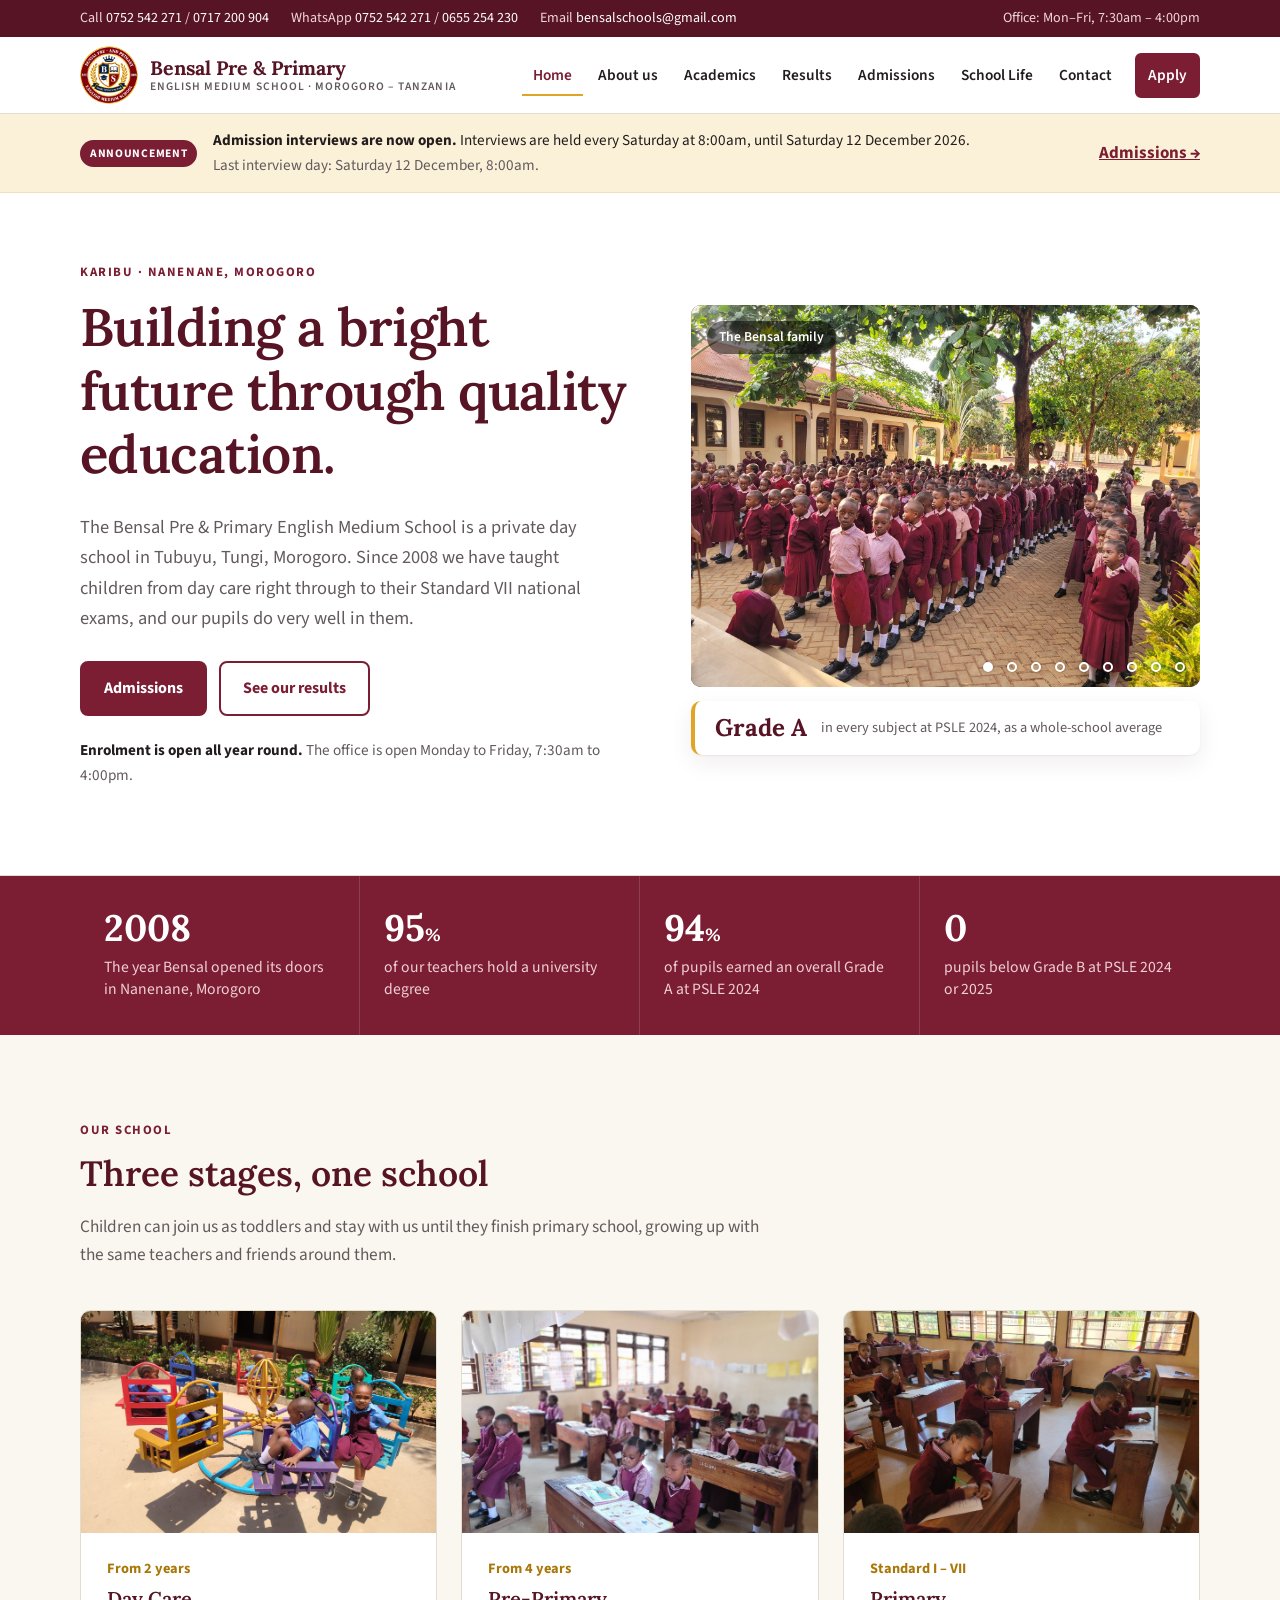
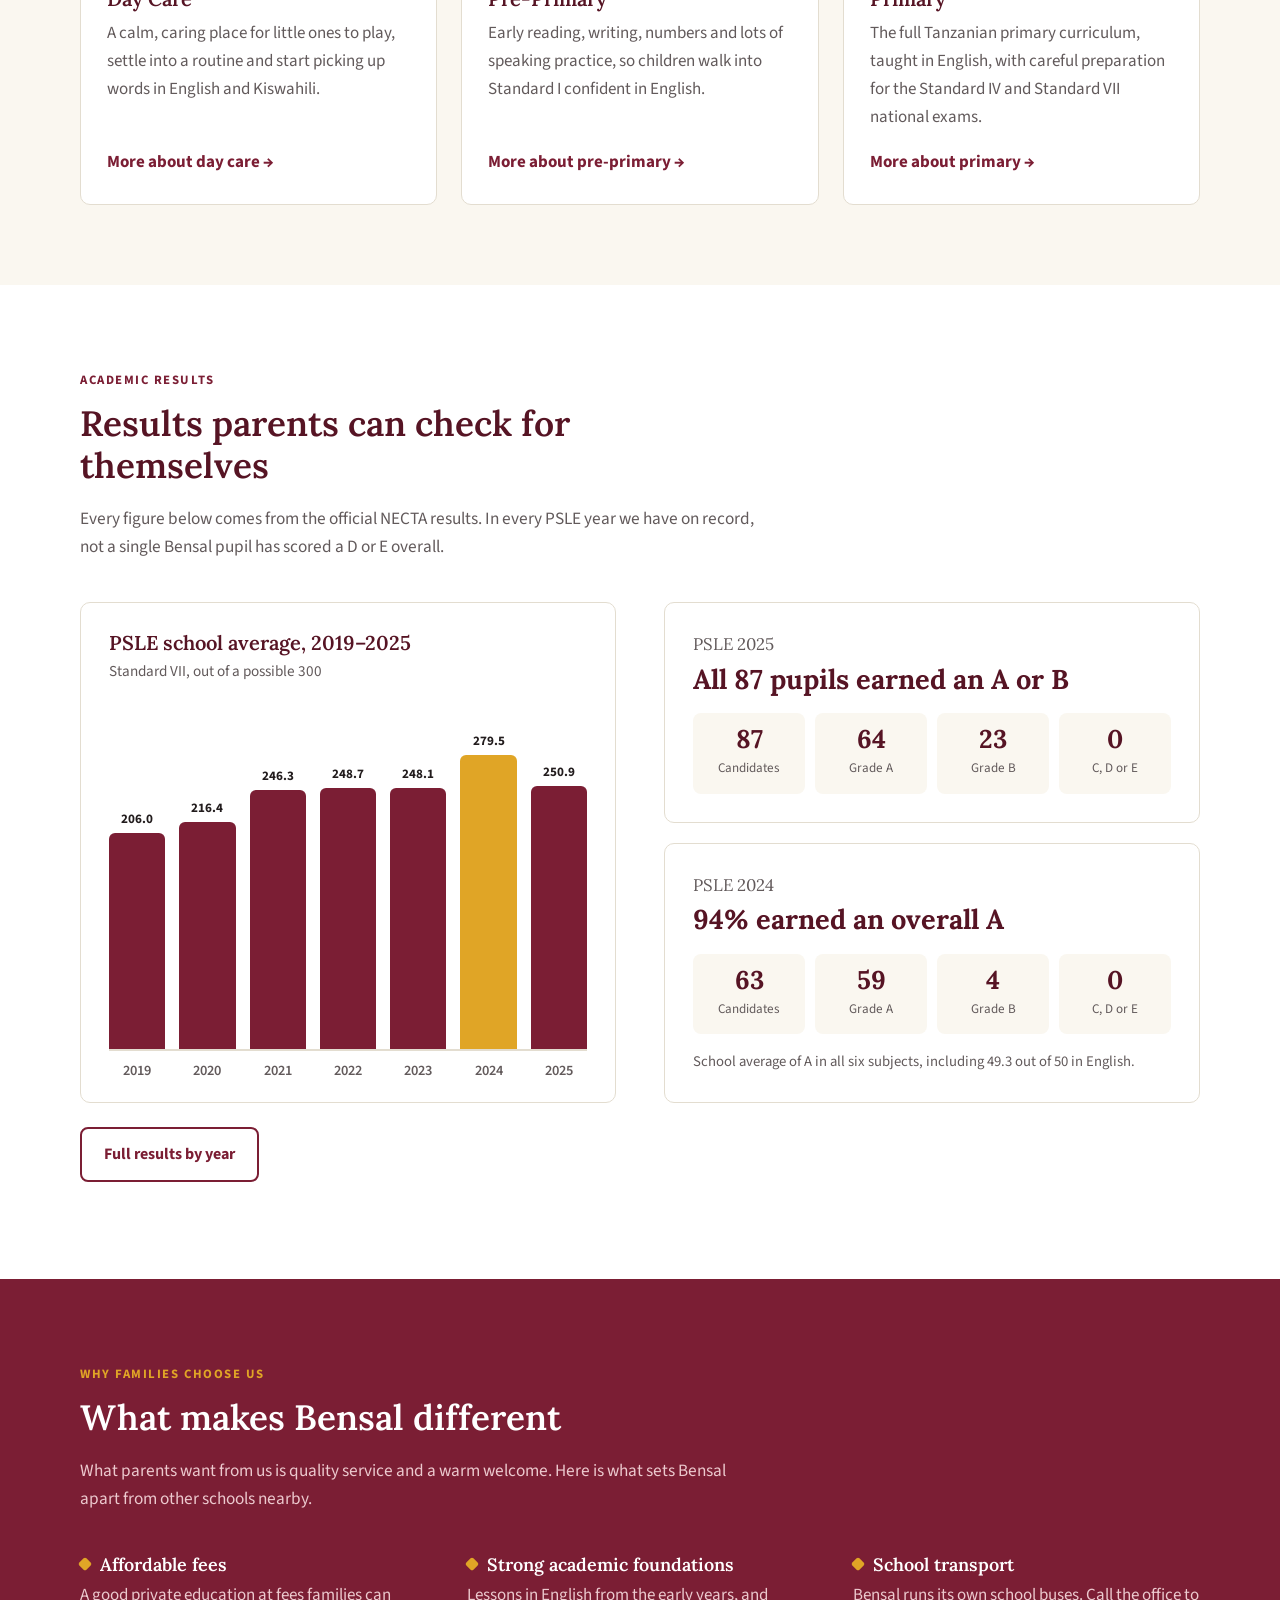
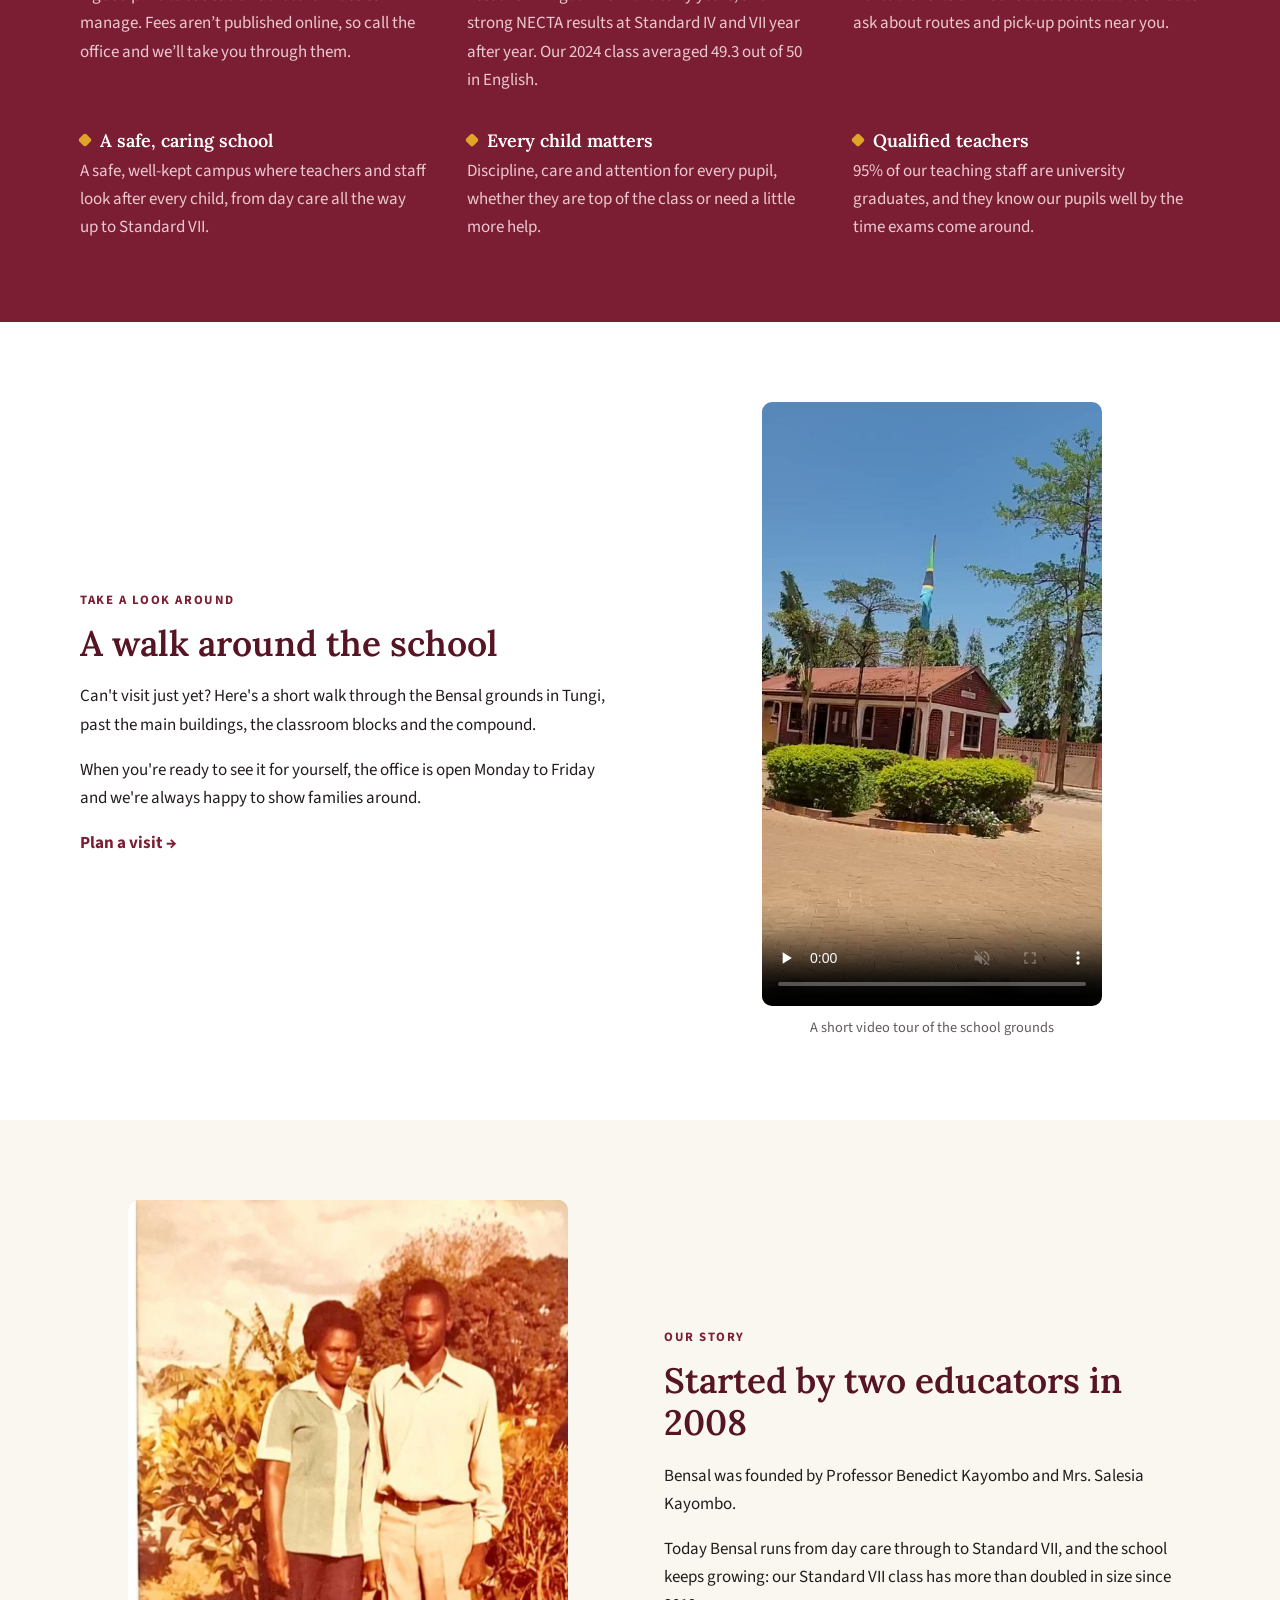
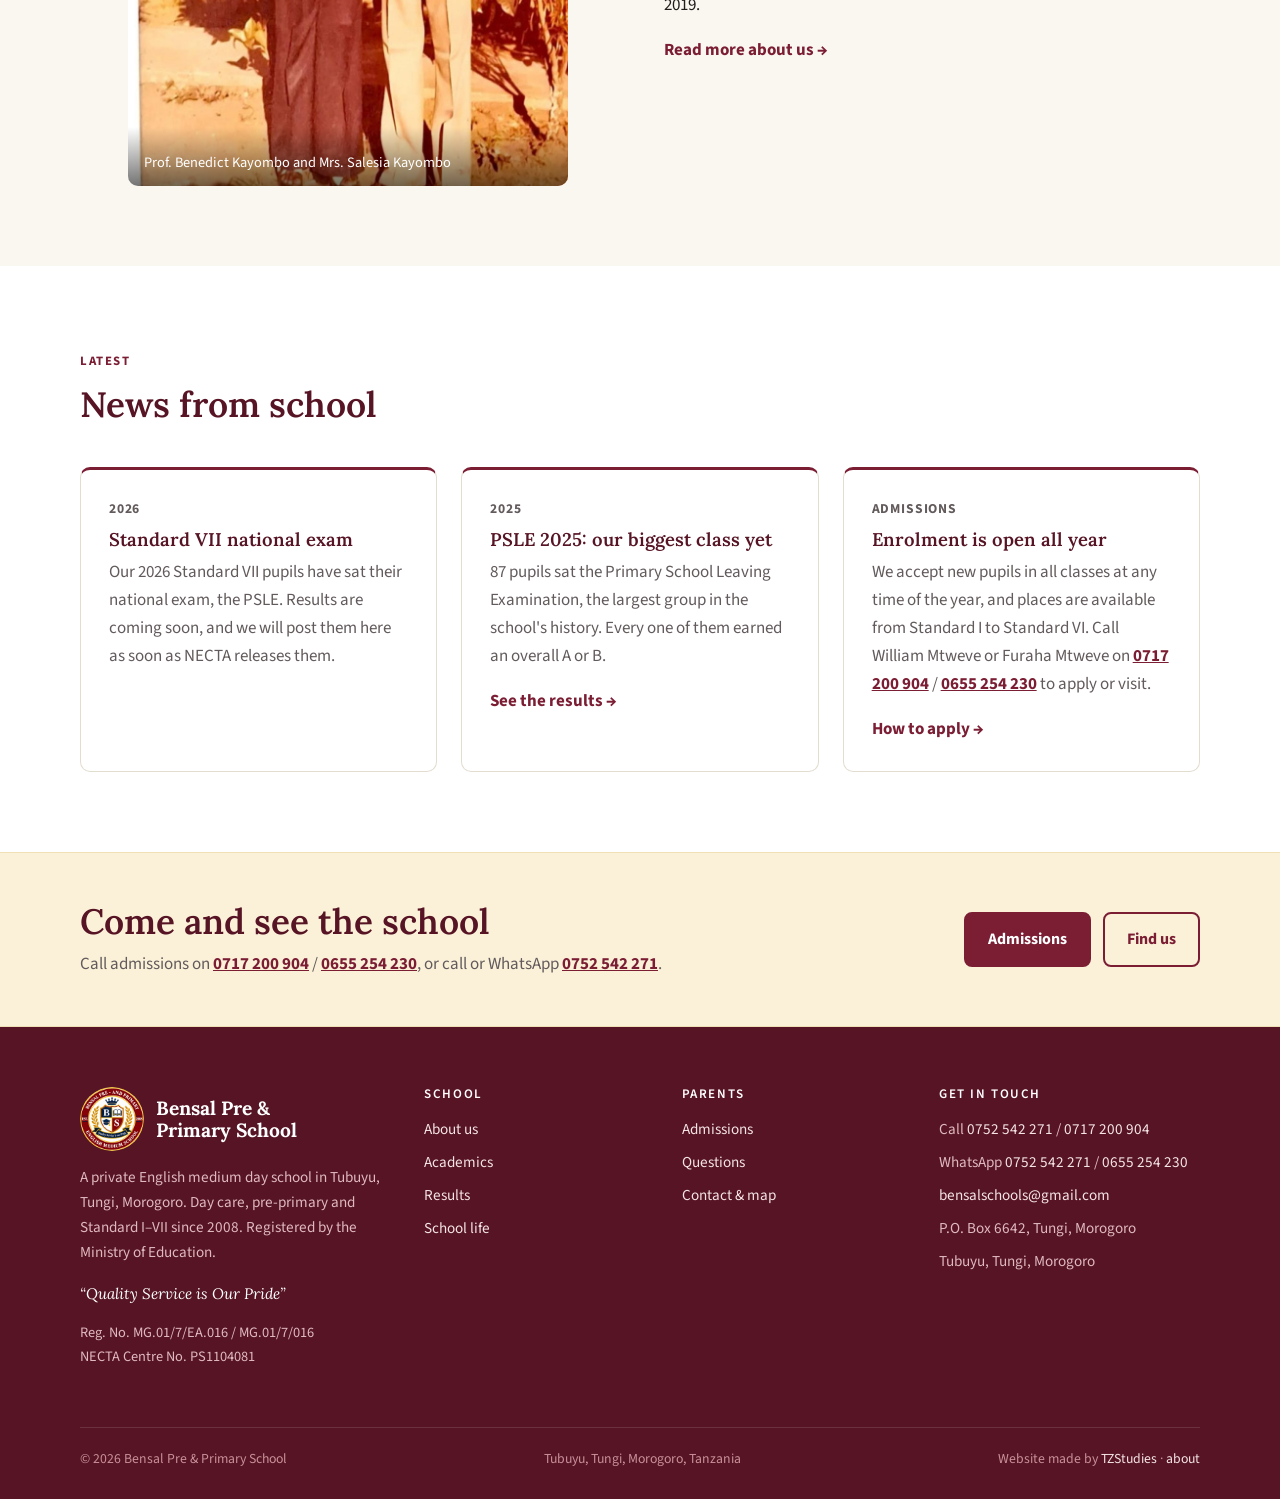
==== index.html @ 7d3d6ee6 "Announce Saturday admission interviews until 12 December 2026 Co-Authored-By: Claude Opus 5.5 <norep" ====
<!doctype html>
<html lang="en">
<head>
  <meta charset="utf-8">
  <meta name="viewport" content="width=device-width, initial-scale=1">
  <title>Bensal Pre &amp; Primary School | English Medium School in Tungi, Morogoro</title>
  <meta name="description" content="Bensal Pre & Primary School is a private English medium day school in Tungi, Morogoro, Tanzania. Day care from age 2, pre-primary and Standard I to VII. Founded 2008.">
  <link rel="icon" href="favicon.ico" sizes="any">
  <link rel="icon" href="images/favicon-32.png" type="image/png" sizes="32x32">
  <link rel="icon" href="images/favicon-192.png" type="image/png" sizes="192x192">
  <link rel="apple-touch-icon" href="images/apple-touch-icon.png">
  <meta name="theme-color" content="#7b1e34">
  <link rel="preconnect" href="https://fonts.googleapis.com">
  <link rel="preconnect" href="https://fonts.gstatic.com" crossorigin>
  <link href="https://fonts.googleapis.com/css2?family=Lora:wght@500;600;700&family=Source+Sans+3:wght@400;600;700&display=swap" rel="stylesheet">
  <link rel="stylesheet" href="css/style.css?v=20261102a">
</head>
<body>
<a class="skip-link" href="#main">Skip to content</a>

<div class="topbar">
  <div class="container">
    <div class="topbar-items">
      <span class="hide-sm">Call <a href="tel:+255752542271">0752 542 271</a> / <a href="tel:+255717200904">0717 200 904</a></span>
      <span class="topbar-phones"><span class="label">Call</span><a href="tel:+255752542271">0752 542 271</a><a href="tel:+255717200904">0717 200 904</a><a href="tel:+255655254230">0655 254 230</a></span>
      <span class="hide-sm">WhatsApp <a href="https://wa.me/255752542271">0752 542 271</a> / <a href="https://wa.me/255655254230">0655 254 230</a></span>
      <span class="hide-md">Email <a href="mailto:bensalschools@gmail.com">bensalschools@gmail.com</a></span>
    </div>
    <span class="hide-sm">Office: Mon&ndash;Fri, 7:30am &ndash; 4:00pm</span>
  </div>
</div>

<header class="site-header">
  <div class="container">
    <a class="brand" href="index.html">
      <img src="images/logo-small.png" alt="Bensal Pre and Primary English Medium School logo" width="180" height="180">
      <span class="brand-name">Bensal Pre &amp; Primary<span class="brand-sub">English Medium School &middot; Morogoro &ndash; Tanzania</span></span>
    </a>
    <button class="nav-toggle" aria-expanded="false" aria-controls="nav"><span class="nav-toggle-bars"></span><span class="nav-toggle-text">Menu</span></button>
    <nav class="main-nav" id="nav" aria-label="Main">
      <ul>
        <li><a href="index.html" aria-current="page">Home</a></li>
        <li><a href="about.html">About us</a></li>
        <li><a href="academics.html">Academics</a></li>
        <li><a href="results.html">Results</a></li>
        <li><a href="admissions.html">Admissions</a></li>
        <li><a href="school-life.html">School Life</a></li>
        <li><a href="contact.html">Contact</a></li>
        <li><a class="btn btn-sm" href="admissions.html#apply">Apply</a></li>
      </ul>
    </nav>
  </div>
</header>

<main id="main">

  <aside class="notice" data-until="2026-12-12" aria-label="Announcement">
    <div class="container notice-inner">
      <span class="notice-tag">Announcement</span>
      <p><strong>Admission interviews are now open.</strong> Interviews are held every Saturday at 8:00am, until Saturday 12 December 2026.<span class="notice-next"></span></p>
      <a class="notice-link" href="admissions.html">Admissions &rarr;</a>
    </div>
  </aside>

  <!-- Hero -->
  <section class="hero">
    <div class="container grid-2">
      <div>
        <span class="eyebrow">Karibu &middot; Nanenane, Morogoro</span>
        <h1>Building a bright future through quality education.</h1>
        <p class="lead">The Bensal Pre &amp; Primary English Medium School is a private day school in Tubuyu, Tungi, Morogoro. Since 2008 we have taught children from day care right through to their Standard VII national exams, and our pupils do very well in them.</p>
        <div class="btn-row">
          <a class="btn" href="admissions.html">Admissions</a>
          <a class="btn btn-outline" href="results.html">See our results</a>
        </div>
        <p class="hero-note"><strong>Enrolment is open all year round.</strong> The office is open Monday to Friday, 7:30am to 4:00pm.</p>
      </div>
      <div class="hero-media">
        <div class="slideshow" data-interval="5000" aria-label="Photos of Bensal school">
          <figure class="slide is-active"><img src="images/photos/assembly.jpg" alt="Bensal pupils in burgundy uniform lined up together in the school compound"><figcaption>The Bensal family</figcaption></figure>
          <figure class="slide"><img src="images/photos/school-building.jpg" alt="The main two-storey Bensal school building and its paved compound" loading="lazy"><figcaption>Our school in Tubuyu, Tungi</figcaption></figure>
          <figure class="slide"><img src="images/photos/exam-time.jpg" alt="Pupils writing at their desks during a test" loading="lazy"><figcaption>Exam time</figcaption></figure>
          <figure class="slide"><img src="images/photos/library-choosing.jpg" alt="A young pupil reaching up to choose a book from the school bookshelves" loading="lazy"><figcaption>Choosing a book</figcaption></figure>
          <figure class="slide"><img src="images/photos/assembly-2.jpg" alt="Rows of pupils lined up in the shaded school compound" loading="lazy"><figcaption>Lined up and ready</figcaption></figure>
          <figure class="slide"><img src="images/photos/class-young.jpg" alt="Young pupils reading at their desks" loading="lazy"><figcaption>Reading time</figcaption></figure>
          <figure class="slide"><img src="images/photos/pupils-lineup.jpg" alt="A row of Bensal pupils in uniform standing in front of the two-storey classroom block" loading="lazy"><figcaption>Our pupils</figcaption></figure>
          <figure class="slide"><img src="images/photos/play-ball.jpg" alt="Pupils playing together in the shade at break time" loading="lazy"><figcaption>Break time</figcaption></figure>
          <figure class="slide"><img src="images/photos/campus-flag.jpg" alt="The Bensal administration block with the Tanzanian flag" loading="lazy"><figcaption>Our school in Tungi</figcaption></figure>
        </div>
        <div class="hero-badge">
          <div class="big">Grade A</div>
          <span>in every subject at PSLE 2024, as a whole-school average</span>
        </div>
      </div>
    </div>
  </section>

  <!-- Key numbers -->
  <section class="stats" aria-label="Bensal at a glance">
    <div class="container grid-4">
      <div class="stat"><div class="num">2008</div><div class="label">The year Bensal opened its doors in Nanenane, Morogoro</div></div>
      <div class="stat"><div class="num">95<small>%</small></div><div class="label">of our teachers hold a university degree</div></div>
      <div class="stat"><div class="num">94<small>%</small></div><div class="label">of pupils earned an overall Grade A at PSLE 2024</div></div>
      <div class="stat"><div class="num">0</div><div class="label">pupils below Grade B at PSLE 2024 or 2025</div></div>
    </div>
  </section>

  <!-- Stages -->
  <section class="section">
    <div class="container">
      <div class="section-head">
        <span class="eyebrow">Our school</span>
        <h2>Three stages, one school</h2>
        <p>Children can join us as toddlers and stay with us until they finish primary school, growing up with the same teachers and friends around them.</p>
      </div>
      <div class="grid-3">
        <article class="card stage reveal">
          <figure class="photo" data-label="Day care photo"><img src="images/photos/daycare.jpg" alt="Day care children in uniform riding the merry-go-round" loading="lazy"></figure>
          <div class="stage-body">
            <div class="stage-age">From 2 years</div>
            <h3>Day Care</h3>
            <p>A calm, caring place for little ones to play, settle into a routine and start picking up words in English and Kiswahili.</p>
            <a class="card-link" href="academics.html#day-care">More about day care &rarr;</a>
          </div>
        </article>
        <article class="card stage reveal">
          <figure class="photo"><img src="images/photos/class-young.jpg" alt="Young pupils reading at their desks" loading="lazy"></figure>
          <div class="stage-body">
            <div class="stage-age">From 4 years</div>
            <h3>Pre-Primary</h3>
            <p>Early reading, writing, numbers and lots of speaking practice, so children walk into Standard I confident in English.</p>
            <a class="card-link" href="academics.html#pre-primary">More about pre-primary &rarr;</a>
          </div>
        </article>
        <article class="card stage reveal">
          <figure class="photo"><img src="images/photos/exam-time.jpg" alt="Primary pupils writing at their desks" loading="lazy"></figure>
          <div class="stage-body">
            <div class="stage-age">Standard I &ndash; VII</div>
            <h3>Primary</h3>
            <p>The full Tanzanian primary curriculum, taught in English, with careful preparation for the Standard IV and Standard VII national exams.</p>
            <a class="card-link" href="academics.html#primary">More about primary &rarr;</a>
          </div>
        </article>
      </div>
    </div>
  </section>

  <!-- Results -->
  <section class="section section-white">
    <div class="container">
      <div class="section-head">
        <span class="eyebrow">Academic results</span>
        <h2>Results parents can check for themselves</h2>
        <p>Every figure below comes from the official NECTA results. In every PSLE year we have on record, not a single Bensal pupil has scored a D or E overall.</p>
      </div>

      <div class="grid-2" style="align-items: stretch;">
        <div class="chart">
          <h3>PSLE school average, 2019&ndash;2025</h3>
          <p class="sub">Standard VII, out of a possible 300</p>
          <div class="bars">
            <div class="bar"><div class="bar-fill" data-h="68.7"><span class="bar-val">206.0</span></div></div>
            <div class="bar"><div class="bar-fill" data-h="72.1"><span class="bar-val">216.4</span></div></div>
            <div class="bar"><div class="bar-fill" data-h="82.1"><span class="bar-val">246.3</span></div></div>
            <div class="bar"><div class="bar-fill" data-h="82.9"><span class="bar-val">248.7</span></div></div>
            <div class="bar"><div class="bar-fill" data-h="82.7"><span class="bar-val">248.1</span></div></div>
            <div class="bar best"><div class="bar-fill" data-h="93.2"><span class="bar-val">279.5</span></div></div>
            <div class="bar"><div class="bar-fill" data-h="83.6"><span class="bar-val">250.9</span></div></div>
          </div>
          <div class="bar-labels"><span>2019</span><span>2020</span><span>2021</span><span>2022</span><span>2023</span><span>2024</span><span>2025</span></div>
        </div>

        <div style="display: grid; gap: 20px;">
          <div class="result-card">
            <div class="year">PSLE 2025</div>
            <div class="headline">All 87 pupils earned an A or B</div>
            <div class="result-row">
              <div><b>87</b><span>Candidates</span></div>
              <div><b>64</b><span>Grade A</span></div>
              <div><b>23</b><span>Grade B</span></div>
              <div><b>0</b><span>C, D or E</span></div>
            </div>
          </div>
          <div class="result-card">
            <div class="year">PSLE 2024</div>
            <div class="headline">94% earned an overall A</div>
            <div class="result-row">
              <div><b>63</b><span>Candidates</span></div>
              <div><b>59</b><span>Grade A</span></div>
              <div><b>4</b><span>Grade B</span></div>
              <div><b>0</b><span>C, D or E</span></div>
            </div>
            <p class="foot">School average of A in all six subjects, including 49.3 out of 50 in English.</p>
          </div>
        </div>
      </div>
      <p class="mt-2"><a class="btn btn-outline" href="results.html">Full results by year</a></p>
    </div>
  </section>

  <!-- Why Bensal -->
  <section class="section section-brand">
    <div class="container">
      <div class="section-head">
        <span class="eyebrow">Why families choose us</span>
        <h2>What makes Bensal different</h2>
        <p>What parents want from us is quality service and a warm welcome. Here is what sets Bensal apart from other schools nearby.</p>
      </div>
      <div class="features">
        <div class="feature">
          <h3>Affordable fees</h3>
          <p>A good private education at fees families can manage. Fees aren&rsquo;t published online, so call the office and we&rsquo;ll take you through them.</p>
        </div>
        <div class="feature">
          <h3>Strong academic foundations</h3>
          <p>Lessons in English from the early years, and strong NECTA results at Standard IV and VII year after year. Our 2024 class averaged 49.3 out of 50 in English.</p>
        </div>
        <div class="feature">
          <h3>School transport</h3>
          <p>Bensal runs its own school buses. Call the office to ask about routes and pick-up points near you.</p>
        </div>
        <div class="feature">
          <h3>A safe, caring school</h3>
          <p>A safe, well-kept campus where teachers and staff look after every child, from day care all the way up to Standard VII.</p>
        </div>
        <div class="feature">
          <h3>Every child matters</h3>
          <p>Discipline, care and attention for every pupil, whether they are top of the class or need a little more help.</p>
        </div>
        <div class="feature">
          <h3>Qualified teachers</h3>
          <p>95% of our teaching staff are university graduates, and they know our pupils well by the time exams come around.</p>
        </div>
      </div>
    </div>
  </section>

  <!-- Video tour -->
  <section class="section section-white">
    <div class="container grid-2">
      <div>
        <span class="eyebrow">Take a look around</span>
        <h2>A walk around the school</h2>
        <p>Can't visit just yet? Here's a short walk through the Bensal grounds in Tungi, past the main buildings, the classroom blocks and the compound.</p>
        <p>When you're ready to see it for yourself, the office is open Monday to Friday and we're always happy to show families around.</p>
        <a class="card-link" href="contact.html">Plan a visit &rarr;</a>
      </div>
      <figure class="video-frame">
        <video controls muted preload="none" playsinline poster="videos/campus-tour-poster.jpg">
          <source src="videos/campus-tour.mp4" type="video/mp4">
        </video>
        <figcaption>A short video tour of the school grounds</figcaption>
      </figure>
    </div>
  </section>

  <!-- Founders -->
  <section class="section">
    <div class="container grid-2">
      <figure class="photo portrait">
        <img src="images/photos/founders.jpg" alt="Prof. Benedict Kayombo and Mrs. Salesia Kayombo, founders of Bensal" loading="lazy">
        <figcaption>Prof. Benedict Kayombo and Mrs. Salesia Kayombo</figcaption>
      </figure>
      <div>
        <span class="eyebrow">Our story</span>
        <h2>Started by two educators in 2008</h2>
        <p>Bensal was founded by Professor Benedict Kayombo and Mrs. Salesia Kayombo.</p>
        <p>Today Bensal runs from day care through to Standard VII, and the school keeps growing: our Standard VII class has more than doubled in size since 2019.</p>
        <a class="card-link" href="about.html">Read more about us &rarr;</a>
      </div>
    </div>
  </section>

  <!-- Latest -->
  <section class="section section-white">
    <div class="container">
      <div class="section-head">
        <span class="eyebrow">Latest</span>
        <h2>News from school</h2>
      </div>
      <div class="grid-3">
        <article class="card news-item">
          <div class="date">2026</div>
          <h3>Standard VII national exam</h3>
          <p>Our 2026 Standard VII pupils have sat their national exam, the PSLE. Results are coming soon, and we will post them here as soon as NECTA releases them.</p>
        </article>
        <article class="card news-item">
          <div class="date">2025</div>
          <h3>PSLE 2025: our biggest class yet</h3>
          <p>87 pupils sat the Primary School Leaving Examination, the largest group in the school's history. Every one of them earned an overall A or B.</p>
          <a class="card-link" href="results.html">See the results &rarr;</a>
        </article>
        <article class="card news-item">
          <div class="date">Admissions</div>
          <h3>Enrolment is open all year</h3>
          <p>We accept new pupils in all classes at any time of the year, and places are available from Standard I to Standard VI. Call William Mtweve or Furaha Mtweve on <a href="tel:+255717200904"><strong>0717 200 904</strong></a> / <a href="tel:+255655254230"><strong>0655 254 230</strong></a> to apply or visit.</p>
          <a class="card-link" href="admissions.html">How to apply &rarr;</a>
        </article>
      </div>
    </div>
  </section>

  <!-- CTA -->
  <section class="cta-band">
    <div class="container">
      <div>
        <h2>Come and see the school</h2>
        <p>Call admissions on <a href="tel:+255717200904"><strong>0717 200 904</strong></a> / <a href="tel:+255655254230"><strong>0655 254 230</strong></a>, or call or WhatsApp <a href="tel:+255752542271"><strong>0752 542 271</strong></a>.</p>
      </div>
      <div class="btn-row">
        <a class="btn" href="admissions.html">Admissions</a>
        <a class="btn btn-outline" href="contact.html">Find us</a>
      </div>
    </div>
  </section>

</main>

<footer class="site-footer">
  <div class="container">
    <div class="footer-grid">
      <div>
        <div class="footer-brand"><img src="images/logo-small.png" alt="Bensal Pre and Primary English Medium School logo" width="180" height="180"><span>Bensal Pre &amp;<br>Primary School</span></div>
        <p>A private English medium day school in Tubuyu, Tungi, Morogoro. Day care, pre-primary and Standard I&ndash;VII since 2008. Registered by the Ministry of Education.</p>
        <p class="footer-motto">&ldquo;Quality Service is Our Pride&rdquo;</p>
        <p class="small">Reg. No. MG.01/7/EA.016 / MG.01/7/016<br>NECTA Centre No. PS1104081</p>
      </div>
      <div>
        <h4>School</h4>
        <ul>
          <li><a href="about.html">About us</a></li>
          <li><a href="academics.html">Academics</a></li>
          <li><a href="results.html">Results</a></li>
          <li><a href="school-life.html">School life</a></li>
        </ul>
      </div>
      <div>
        <h4>Parents</h4>
        <ul>
          <li><a href="admissions.html">Admissions</a></li>
          <li><a href="admissions.html#faq">Questions</a></li>
          <li><a href="contact.html">Contact &amp; map</a></li>
        </ul>
      </div>
      <div>
        <h4>Get in touch</h4>
        <ul>
          <li>Call <a href="tel:+255752542271">0752 542 271</a> / <a href="tel:+255717200904">0717 200 904</a></li>
          <li>WhatsApp <a href="https://wa.me/255752542271">0752 542 271</a> / <a href="https://wa.me/255655254230">0655 254 230</a></li>
          <li><a href="mailto:bensalschools@gmail.com">bensalschools@gmail.com</a></li>
          <li>P.O. Box 6642, Tungi, Morogoro</li>
          <li>Tubuyu, Tungi, Morogoro</li>
        </ul>
      </div>
    </div>
    <div class="footer-bottom">
      <span>&copy; <span id="year">2026</span> Bensal Pre &amp; Primary School</span>
      <span>Tubuyu, Tungi, Morogoro, Tanzania</span>
      <span class="footer-credit">Website made by <a href="https://mytzstudies.com" target="_blank" rel="noopener">TZStudies</a> &middot; <a href="about.html#website">about</a></span>
    </div>
  </div>
</footer>

<script src="js/main.js?v=20261102a"></script>
</body>
</html>
---- css/style.css ----
/* Bensal Pre & Primary School — main stylesheet */

:root {
  --brand: #7b1e34;      /* burgundy, matched to the school sweaters */
  --brand-dark: #561424;
  --brand-soft: #f6e8ec;
  --gold: #e0a526;
  --gold-soft: #fbf1d9;
  --cream: #faf7f0;
  --white: #ffffff;
  --ink: #221c1d;
  --muted: #625a5b;
  --line: #e3ddd0;
  --radius: 10px;
  --shadow: 0 1px 2px rgba(60, 10, 18, .06), 0 8px 24px rgba(60, 10, 18, .07);
  --max: 1160px;
  --serif: "Lora", Georgia, "Times New Roman", serif;
  --sans: "Source Sans 3", "Segoe UI", Roboto, Helvetica, Arial, sans-serif;
}

*, *::before, *::after { box-sizing: border-box; }

html { scroll-behavior: smooth; }

body {
  margin: 0;
  font-family: var(--sans);
  font-size: 17px;
  line-height: 1.65;
  color: var(--ink);
  background: var(--cream);
  -webkit-font-smoothing: antialiased;
}

img { max-width: 100%; display: block; }

a { color: var(--brand); }
a:hover { color: var(--brand-dark); }

h1, h2, h3, h4 {
  font-family: var(--serif);
  color: var(--brand-dark);
  line-height: 1.2;
  margin: 0 0 .5em;
  font-weight: 600;
}
h1 { font-size: clamp(2.1rem, 4.6vw, 3.3rem); letter-spacing: -.01em; }
h2 { font-size: clamp(1.6rem, 3vw, 2.2rem); }
h3 { font-size: 1.25rem; }
p { margin: 0 0 1em; }

.container {
  width: 100%;
  max-width: var(--max);
  margin: 0 auto;
  padding: 0 20px;
}

.skip-link {
  position: absolute; left: -999px; top: 0;
  background: var(--gold); color: var(--ink); padding: 8px 14px; z-index: 100;
}
.skip-link:focus { left: 12px; top: 12px; }

/* ---------- Top bar ---------- */
.topbar {
  background: var(--brand-dark);
  color: #f0d6da;
  font-size: .88rem;
}
.topbar .container {
  display: flex; justify-content: space-between; align-items: center;
  gap: 16px; padding-top: 7px; padding-bottom: 7px;
}
.topbar a { color: #fff; text-decoration: none; }
.topbar a:hover { text-decoration: underline; color: #fff; }
.topbar-items { display: flex; gap: 22px; flex-wrap: wrap; }
@media (max-width: 1000px) { .topbar .hide-md { display: none; } }
/* On phones the top bar shows just the three phone numbers, evenly spaced */
.topbar-phones { display: none; }
@media (max-width: 560px) {
  .topbar .container { justify-content: center; }
  .topbar-items { justify-content: center; width: 100%; }
  .topbar-phones { display: flex; flex-wrap: wrap; justify-content: center; align-items: center; column-gap: 10px; row-gap: 2px; }
  .topbar-phones a { font-weight: 600; white-space: nowrap; }
  .topbar-phones a + a::before { content: "|"; color: #c99099; margin-right: 10px; font-weight: 400; }
}
@media (max-width: 400px) {
  .topbar { font-size: .8rem; }
  .topbar-phones { column-gap: 7px; }
  .topbar-phones a + a::before { margin-right: 7px; }
}
@media (max-width: 350px) { .topbar-phones .label { display: none; } }

/* ---------- Header / nav ---------- */
.site-header {
  background: var(--white);
  border-bottom: 1px solid var(--line);
  position: sticky; top: 0; z-index: 50;
}
.site-header .container {
  display: flex; align-items: center; justify-content: space-between;
  gap: 20px; min-height: 76px;
}
.brand {
  display: flex; align-items: center; gap: 12px;
  text-decoration: none; color: var(--brand-dark);
}
.brand img { width: 58px; height: 58px; border-radius: 50%; }
.brand-name {
  font-family: var(--serif); font-weight: 700; font-size: 1.22rem; line-height: 1.1;
}
.brand-sub {
  display: block; font-family: var(--sans); font-weight: 600;
  font-size: .72rem; letter-spacing: .09em; text-transform: uppercase; color: var(--muted);
  margin-top: 3px;
}

.main-nav ul {
  list-style: none; margin: 0; padding: 0;
  display: flex; align-items: center; gap: 4px;
}
.main-nav a {
  display: block; padding: 8px 11px; border-radius: 6px;
  text-decoration: none; color: var(--ink); font-weight: 600; font-size: .96rem;
}
.main-nav a:hover { background: var(--brand-soft); color: var(--brand-dark); }
.main-nav a[aria-current="page"] { color: var(--brand); box-shadow: inset 0 -2px 0 var(--gold); border-radius: 0; }
.main-nav .btn { margin-left: 8px; }
.main-nav a.btn:hover { background: var(--brand-dark); color: #fff; }

.nav-toggle {
  display: none;
  background: none; border: 1px solid var(--line); border-radius: 8px;
  padding: 9px 11px; cursor: pointer; color: var(--brand-dark);
  font: 600 .95rem var(--sans);
  align-items: center; gap: 8px;
}
.nav-toggle-bars, .nav-toggle-bars::before, .nav-toggle-bars::after {
  display: block; width: 18px; height: 2px; background: currentColor; border-radius: 2px;
  position: relative; content: "";
}
.nav-toggle-bars::before { position: absolute; top: -6px; }
.nav-toggle-bars::after { position: absolute; top: 6px; }

@media (max-width: 480px) {
  .site-header .container { min-height: 66px; gap: 10px; }
  .brand { gap: 9px; }
  .brand img { width: 46px; height: 46px; }
  .brand-name { font-size: 1.04rem; white-space: nowrap; }
  .brand-sub { font-size: .6rem; letter-spacing: .07em; }
  .nav-toggle { padding: 10px; min-width: 46px; min-height: 46px; justify-content: center; align-items: center; }
  .nav-toggle-text { display: none; }
}

@media (max-width: 1040px) {
  .nav-toggle { display: inline-flex; align-items: center; min-height: 44px; }
  .main-nav {
    position: absolute; left: 0; right: 0; top: 100%;
    background: var(--white); border-bottom: 1px solid var(--line);
    box-shadow: 0 12px 24px rgba(0,0,0,.08);
    display: none;
  }
  .main-nav.open { display: block; }
  .main-nav ul { flex-direction: column; align-items: stretch; padding: 10px 20px 20px; gap: 2px; }
  .main-nav a { padding: 12px 10px; font-size: 1.02rem; }
  .main-nav a[aria-current="page"] { box-shadow: inset 3px 0 0 var(--gold); background: var(--brand-soft); }
  .main-nav .btn { margin: 10px 0 0; text-align: center; }
}

/* ---------- Buttons ---------- */
.btn {
  display: inline-block;
  background: var(--brand); color: #fff !important;
  padding: 12px 22px; border-radius: 8px;
  font-weight: 700; text-decoration: none; font-size: 1rem;
  border: 2px solid var(--brand);
  transition: background .15s, border-color .15s;
}
.btn:hover { background: var(--brand-dark); border-color: var(--brand-dark); }
.btn-gold { background: var(--gold); border-color: var(--gold); color: var(--ink) !important; }
.btn-gold:hover { background: #c98f17; border-color: #c98f17; }
.btn-outline { background: transparent; color: var(--brand) !important; }
.btn-outline:hover { background: var(--brand); color: #fff !important; }
.btn-light { background: transparent; border-color: rgba(255,255,255,.6); }
.btn-light:hover { background: rgba(255,255,255,.12); border-color: #fff; }
.btn-sm { padding: 8px 16px; font-size: .93rem; }
.btn-row { display: flex; flex-wrap: wrap; gap: 12px; }

/* ---------- Sections ---------- */
.section { padding: 80px 0; }
.section-tight { padding: 56px 0; }
.section-white { background: var(--white); }
.section-brand { background: var(--brand); color: #f5e4e6; }
.section-brand h2, .section-brand h3 { color: #fff; }

.eyebrow {
  display: inline-block;
  font-size: .8rem; font-weight: 700; letter-spacing: .12em; text-transform: uppercase;
  color: var(--brand); margin-bottom: 12px;
}
.section-brand .eyebrow { color: var(--gold); }

.section-head { max-width: 680px; margin-bottom: 40px; }
.section-head p { color: var(--muted); font-size: 1.08rem; }
.section-head-center { margin-left: auto; margin-right: auto; text-align: center; }
.section-head-center .value-chips { justify-content: center; }
.section-brand .section-head p { color: #ecc9ce; }
.center { text-align: center; margin-left: auto; margin-right: auto; }

.lead { font-size: 1.15rem; color: var(--muted); }

.grid-2 { display: grid; grid-template-columns: repeat(2, 1fr); gap: 48px; align-items: center; }
.grid-3 { display: grid; grid-template-columns: repeat(3, 1fr); gap: 24px; }
.grid-4 { display: grid; grid-template-columns: repeat(4, 1fr); gap: 20px; }
@media (max-width: 900px) {
  .grid-2 { grid-template-columns: 1fr; gap: 32px; }
  .grid-3 { grid-template-columns: 1fr; }
  .grid-4 { grid-template-columns: repeat(2, 1fr); }
}
@media (max-width: 520px) {
  .grid-4 { grid-template-columns: 1fr; }
  .section { padding: 60px 0; }
}

/* ---------- Cards ---------- */
.card {
  background: var(--white);
  border: 1px solid var(--line);
  border-radius: var(--radius);
  padding: 28px;
}
.card h3 { margin-bottom: .4em; }
.card p:last-child { margin-bottom: 0; }
.card .tag {
  display: inline-block; background: var(--gold-soft); color: #7a5608;
  font-size: .8rem; font-weight: 700; padding: 3px 10px; border-radius: 99px; margin-bottom: 14px;
}
.card-link { font-weight: 700; text-decoration: none; }
.card-link:hover { text-decoration: underline; }

/* ---------- Photos (placeholder until real images are added) ---------- */
.photo {
  margin: 0;
  position: relative;
  border-radius: var(--radius);
  overflow: hidden;
  background-color: #f0e2e6;
  background-image:
    repeating-linear-gradient(135deg, rgba(123,30,52,.06) 0 12px, transparent 12px 24px);
  aspect-ratio: 4 / 3;
}
.photo.tall { aspect-ratio: 4 / 5; }
.photo.wide { aspect-ratio: 16 / 9; }
.photo.portrait { aspect-ratio: 3 / 4; max-width: 440px; width: 100%; margin: 0 auto; }
.photo.portrait img { object-position: center 20%; }
/* Full photo at its own shape, never cropped (used for wide group photos) */
.photo.full { aspect-ratio: auto; background: none; }
.photo.full img { height: auto; display: block; }
.photo.full figcaption { position: static; background: none; color: var(--muted); padding: 10px 2px 0; }

/* ---------- Home slideshow (auto-advances, see main.js) ---------- */
.slideshow {
  position: relative; overflow: hidden;
  border-radius: var(--radius); background: #2a1415;
  aspect-ratio: 4 / 3;
}
.slide {
  position: absolute; inset: 0; margin: 0;
  opacity: 0; transition: opacity 1.1s ease;
}
.slide.is-active { opacity: 1; z-index: 1; }
/* The whole photo is always shown (nobody gets cut off at the edges).
   Any leftover space is filled with a blurred copy of the same photo. */
.slide::before {
  content: ""; position: absolute; inset: -30px;
  background: var(--bg) center / cover no-repeat;
  filter: blur(22px) brightness(.75);
  transform: scale(1.08); transition: transform 6s ease-out;
}
.slide.is-active::before { transform: scale(1); }
.slide img { position: relative; width: 100%; height: 100%; object-fit: contain; }
.slide figcaption {
  position: absolute; top: 16px; left: 16px;
  background: rgba(0,0,0,.5); color: #fff; font-size: .85rem; font-weight: 600;
  padding: 5px 12px; border-radius: 99px;
}
.slide-dots {
  position: absolute; right: 8px; bottom: 6px; z-index: 2;
  display: flex; gap: 0;
}
/* The button is a comfortable finger-sized target; the dot inside stays small */
.slide-dots button {
  width: 24px; height: 28px; padding: 0; cursor: pointer;
  border: 0; background: none; display: grid; place-items: center;
}
.slide-dots button::before {
  content: ""; width: 10px; height: 10px; border-radius: 50%;
  border: 2px solid #fff; box-sizing: border-box; box-shadow: 0 0 3px rgba(0,0,0,.35);
}
.slide-dots button[aria-current="true"]::before { background: #fff; }

/* ---------- Videos (portrait phone clips) ---------- */
.video-frame { margin: 0 auto; max-width: 340px; width: 100%; }
.video-frame video {
  display: block; width: 100%; aspect-ratio: 9 / 16; object-fit: cover;
  border-radius: var(--radius); background: #000;
}
.video-frame figcaption { margin-top: 10px; font-size: .9rem; color: var(--muted); text-align: center; }
/* two clips in one player (School Life); wide clips get a wider frame */
.video-playlist.wide { max-width: 100%; }
.video-playlist.wide video { aspect-ratio: 16 / 9; }
.clip-list { display: flex; flex-wrap: wrap; justify-content: center; gap: 8px; margin-top: 12px; }
.clip-list button {
  font: inherit; font-size: .88rem; font-weight: 600; cursor: pointer;
  padding: 7px 14px; border-radius: 99px; border: 1px solid var(--line);
  background: var(--white); color: var(--brand);
}
.clip-list button[aria-current="true"] { background: var(--brand); border-color: var(--brand); color: #fff; }

/* sports photos (School Life) */
.sports-grid { display: grid; grid-template-columns: repeat(3, 1fr); gap: 16px; }
.sports-grid .photo { aspect-ratio: 4 / 3; }
.sports-grid .sports-wide { grid-column: span 2; grid-row: span 2; aspect-ratio: auto; }
@media (max-width: 760px) {
  .sports-grid { grid-template-columns: 1fr; }
  .sports-grid .sports-wide { grid-column: auto; grid-row: auto; aspect-ratio: 4 / 3; }
}

/* website credit (About page) */
.credit { display: grid; grid-template-columns: 220px minmax(0, 560px); justify-content: center; align-items: center; gap: 40px; }
.credit h2 { margin-bottom: 12px; }
.credit .btn-row { margin-top: 6px; }
.credit-video { max-width: 220px; }
@media (max-width: 760px) {
  .credit { grid-template-columns: 1fr; gap: 24px; }
  .credit-video { max-width: 200px; }
}
.photo img { width: 100%; height: 100%; object-fit: cover; position: relative; z-index: 1; }
.photo::after {
  content: attr(data-label);
  position: absolute; left: 50%; top: 50%; transform: translate(-50%, -50%);
  font-size: .85rem; font-weight: 600; color: var(--brand);
  background: rgba(255,255,255,.75); padding: 6px 12px; border-radius: 99px;
  white-space: nowrap;
}
.photo figcaption {
  position: absolute; left: 0; right: 0; bottom: 0; z-index: 2;
  padding: 24px 16px 12px; font-size: .9rem; color: #fff;
  background: linear-gradient(transparent, rgba(0,0,0,.55));
}

/* ---------- Home hero ---------- */
/* announcement strip (Home, Admissions) */
.notice { background: var(--gold-soft); border-bottom: 1px solid #f0e0b5; }
.notice-inner { display: flex; flex-wrap: wrap; align-items: center; gap: 8px 16px; padding-top: 14px; padding-bottom: 14px; }
.notice-tag {
  background: var(--brand); color: #fff; font-size: .72rem; font-weight: 700;
  letter-spacing: .06em; text-transform: uppercase; padding: 4px 10px; border-radius: 99px;
}
.notice p { margin: 0; flex: 1 1 320px; font-size: .95rem; color: var(--ink); }
.notice-next { display: block; color: var(--muted); }
.notice-link { font-weight: 700; color: var(--brand); white-space: nowrap; }

.hero { background: var(--white); padding: 64px 0 72px; border-bottom: 1px solid var(--line); }
.hero .grid-2 { grid-template-columns: 1.05fr .95fr; }
.hero p.lead { max-width: 540px; margin-bottom: 28px; }
.hero-note { margin-top: 22px; font-size: .95rem; color: var(--muted); }
.hero-note strong { color: var(--ink); }
.hero-media { position: relative; }
/* Sits under the slideshow, never on top of a photo */
.hero-badge {
  display: flex; align-items: center; gap: 14px; margin-top: 14px;
  background: var(--white); border-radius: var(--radius); box-shadow: var(--shadow);
  padding: 14px 20px; border-left: 4px solid var(--gold);
}
.hero-badge .big { font-family: var(--serif); font-size: 1.5rem; font-weight: 700; color: var(--brand-dark); line-height: 1.1; }
.hero-badge .big { flex: none; }
.hero-badge span { display: block; font-size: .9rem; color: var(--muted); }
@media (max-width: 900px) {
  .hero .grid-2 { grid-template-columns: 1fr; }
}

/* ---------- Stat strip ---------- */
.stats { background: var(--brand); color: #fff; }
.stats .grid-4 { gap: 0; }
.stat { padding: 34px 24px; border-right: 1px solid rgba(255,255,255,.14); }
.stat:last-child { border-right: 0; }
.stat .num { font-family: var(--serif); font-size: 2.3rem; font-weight: 700; line-height: 1; color: #fff; }
.stat .num small { font-size: 1.1rem; font-weight: 600; }
.stat .label { margin-top: 10px; color: #f0cfd4; font-size: .98rem; line-height: 1.4; }
@media (max-width: 900px) {
  .stat:nth-child(2) { border-right: 0; }
  .stat:nth-child(-n+2) { border-bottom: 1px solid rgba(255,255,255,.14); }
}
@media (max-width: 520px) {
  .stat { border-right: 0; border-bottom: 1px solid rgba(255,255,255,.14); padding: 24px 4px; }
  .stat:last-child { border-bottom: 0; }
}

/* ---------- Stage cards ---------- */
.stage { display: flex; flex-direction: column; padding: 0; overflow: hidden; }
.stage .photo { border-radius: 0; aspect-ratio: 16 / 10; }
.stage-body { padding: 24px 26px 28px; flex: 1; display: flex; flex-direction: column; }
.stage-body p { color: var(--muted); }
.stage-age { font-weight: 700; color: var(--gold); color: #a87708; font-size: .9rem; margin-bottom: 6px; }
.stage-body .card-link { margin-top: auto; }

/* ---------- Feature list ---------- */
.features { display: grid; grid-template-columns: repeat(3, 1fr); gap: 36px 40px; }
.feature h3 { font-size: 1.12rem; margin-bottom: .35em; display: flex; align-items: center; gap: 10px; }
.feature h3::before {
  content: ""; width: 10px; height: 10px; border-radius: 2px; background: var(--gold); flex: none;
  transform: rotate(45deg);
}
.feature p { color: var(--muted); margin: 0; }
.section-brand .feature p { color: #ecc9ce; }
@media (max-width: 900px) { .features { grid-template-columns: 1fr 1fr; } }
@media (max-width: 600px) { .features { grid-template-columns: 1fr; } }

/* ---------- Results ---------- */
.result-card { background: var(--white); border: 1px solid var(--line); border-radius: var(--radius); padding: 28px; }
.result-card .year { font-family: var(--serif); font-size: 1.05rem; color: var(--muted); }
.result-card .headline { font-family: var(--serif); font-size: 1.7rem; font-weight: 700; color: var(--brand-dark); margin: 4px 0 18px; line-height: 1.2; }
.result-row { display: grid; grid-template-columns: repeat(4, 1fr); gap: 10px; text-align: center; }
.result-row div { background: var(--cream); border-radius: 8px; padding: 12px 6px; }
.result-row b { display: block; font-family: var(--serif); font-size: 1.6rem; color: var(--brand-dark); line-height: 1.1; }
.result-row span { font-size: .82rem; color: var(--muted); }
.result-card .foot { margin-top: 16px; font-size: .92rem; color: var(--muted); margin-bottom: 0; }

/* Bar chart */
.chart {
  background: var(--white); border: 1px solid var(--line); border-radius: var(--radius); padding: 28px 28px 20px;
  display: flex; flex-direction: column;
}
.chart h3 { margin-bottom: 4px; }
.chart .sub { color: var(--muted); font-size: .95rem; margin-bottom: 22px; }
.bars {
  display: flex; align-items: stretch; gap: 14px;
  flex: 1; min-height: 240px; padding-top: 28px;
  border-bottom: 2px solid var(--line);
  position: relative;
}
.bar { flex: 1; display: flex; flex-direction: column; align-items: center; justify-content: flex-end; }
.bar-fill {
  width: 100%; max-width: 70px; background: var(--brand); border-radius: 6px 6px 0 0;
  height: 0; transition: height 1s cubic-bezier(.2,.7,.2,1);
  position: relative;
}
.bar.best .bar-fill { background: var(--gold); }
.bar-val {
  position: absolute; top: -24px; left: 50%; transform: translateX(-50%);
  font-size: .82rem; font-weight: 700; color: var(--ink); white-space: nowrap;
  opacity: 0; transition: opacity .4s .6s;
}
.chart.in .bar-val { opacity: 1; }
.bar-labels { display: flex; gap: 14px; margin-top: 8px; }
.bar-labels span { flex: 1; text-align: center; font-size: .9rem; font-weight: 600; color: var(--muted); }

/* Stacked grade bars */
.stack-list { display: grid; gap: 12px; }
.stack-item { display: grid; grid-template-columns: 52px 1fr 70px; align-items: center; gap: 12px; font-size: .92rem; }
.stack-item .yr { font-weight: 700; }
.stack-item .n { color: var(--muted); text-align: right; }
.stack { display: flex; height: 26px; border-radius: 5px; overflow: hidden; background: var(--cream); }
.stack span {
  display: flex; align-items: center; justify-content: center;
  color: #fff; font-size: .78rem; font-weight: 700; width: 0;
  transition: width 1s cubic-bezier(.2,.7,.2,1);
  white-space: nowrap; overflow: hidden;
}
.stack .a { background: var(--brand); }
.stack .b { background: #c56b78; }
.stack .c { background: var(--gold); color: var(--ink); }
.legend { display: flex; gap: 18px; flex-wrap: wrap; font-size: .88rem; color: var(--muted); margin-top: 16px; }
.legend i { display: inline-block; width: 12px; height: 12px; border-radius: 3px; margin-right: 6px; vertical-align: -1px; }

/* ---------- Tables ---------- */
.table-wrap { overflow-x: auto; border: 1px solid var(--line); border-radius: var(--radius); background: var(--white); }
table { width: 100%; border-collapse: collapse; font-size: .96rem; }
th, td { padding: 13px 16px; text-align: left; border-bottom: 1px solid var(--line); }
th { background: var(--brand-soft); color: var(--brand-dark); font-weight: 700; white-space: nowrap; }
tbody tr:last-child td { border-bottom: 0; }
td.num, th.num { text-align: right; font-variant-numeric: tabular-nums; }
.grade {
  display: inline-block; min-width: 26px; text-align: center;
  padding: 1px 8px; border-radius: 4px; font-weight: 700; font-size: .85rem;
  background: var(--brand-soft); color: var(--brand-dark);
}
.grade.b { background: #fbf0f1; color: #8a3a46; }
.table-note { font-size: .9rem; color: var(--muted); margin-top: 12px; }

/* ---------- Inner page hero ---------- */
.page-hero {
  background: var(--brand);
  background-image: radial-gradient(circle at 85% 20%, rgba(255,255,255,.08), transparent 45%);
  color: #f5e1e4; padding: 64px 0 60px;
}
.page-hero h1 { color: #fff; margin-bottom: .3em; }
.page-hero p { max-width: 640px; font-size: 1.12rem; margin: 0; color: #f0cfd4; }
.crumbs { font-size: .88rem; margin-bottom: 14px; color: #e2b1b9; }
.crumbs a { color: #fff; text-decoration: none; }
.crumbs a:hover { text-decoration: underline; }

/* ---------- Prose ---------- */
.prose { max-width: 720px; }
.prose p { font-size: 1.06rem; }
.prose h2 { margin-top: 1.4em; }
.prose h2:first-child { margin-top: 0; }

.facts { border: 1px solid var(--line); border-radius: var(--radius); background: var(--white); overflow: hidden; }
.facts dl { margin: 0; }
.facts div { display: grid; grid-template-columns: 170px 1fr; gap: 16px; padding: 14px 22px; border-bottom: 1px solid var(--line); }
.facts div:last-child { border-bottom: 0; }
.facts dt { font-weight: 700; color: var(--brand-dark); }
.facts dd { margin: 0; color: var(--ink); }
@media (max-width: 560px) { .facts div { grid-template-columns: 1fr; gap: 2px; } }

/* "Ben" + "Sal" name story on the About page */


/* ---------- Enrolment dates (Admissions) ---------- */
.enrol-banner {
  display: flex; align-items: center; justify-content: space-between; gap: 20px; flex-wrap: wrap;
  background: var(--brand); color: #fff; border-radius: var(--radius);
  padding: 26px 30px; margin-bottom: 48px; border-left: 6px solid var(--gold);
}
.enrol-banner .eyebrow { color: #f6d9a0; }
.enrol-banner h2 { color: #fff; margin: 4px 0 6px; }
.enrol-banner p { margin: 0; color: rgba(255,255,255,.9); }
.enrol-banner .btn { background: #fff; border-color: #fff; color: var(--brand) !important; }
.enrol-banner .btn:hover { background: var(--gold); border-color: var(--gold); color: var(--ink) !important; }

/* ---------- Mission, vision, values (About) ---------- */
.mvv { display: grid; grid-template-columns: 1fr 1fr; gap: 24px; }
.mvv-values { grid-column: 1 / -1; }
.mvv-card h3 { margin-top: 14px; }
.mvv-card p:last-of-type { margin-bottom: 0; }
.mvv-icon {
  display: grid; place-items: center; width: 52px; height: 52px; border-radius: 50%;
  background: var(--brand); color: #fff;
}
.mvv-icon svg { width: 28px; height: 28px; fill: none; stroke: currentColor; stroke-width: 1.8; stroke-linejoin: round; }
.mvv-icon svg .fill { fill: currentColor; }
.value-chips { list-style: none; padding: 0; margin: 18px 0 0; display: flex; flex-wrap: wrap; gap: 8px; }
.value-chips li {
  background: var(--brand-soft); color: var(--brand-dark); font-weight: 700; font-size: .92rem;
  padding: 7px 14px; border-radius: 99px; border: 1px solid #e9cdd5;
}
.grid-cards { align-items: stretch; gap: 24px; }
@media (max-width: 760px) { .mvv { grid-template-columns: 1fr; gap: 16px; } }


.logo-display { background: var(--white); border: 1px solid var(--line); border-radius: var(--radius); padding: 28px; }
.logo-display img { width: 100%; max-width: 300px; height: auto; margin: 0 auto; }
@media (max-width: 560px) { .logo-display { padding: 18px; } .logo-display img { max-width: 180px; } }

.quote {
  border-left: 4px solid var(--gold); padding: 6px 0 6px 22px; margin: 28px 0;
  font-family: var(--serif); font-size: 1.25rem; color: var(--brand-dark); font-style: italic;
}

/* ---------- Steps ---------- */
.steps { counter-reset: step; display: grid; gap: 18px; list-style: none; padding: 0; margin: 0; }
.steps li {
  counter-increment: step; position: relative;
  background: var(--white); border: 1px solid var(--line); border-radius: var(--radius);
  padding: 22px 24px 22px 80px;
}
.steps li::before {
  content: counter(step);
  position: absolute; left: 22px; top: 20px;
  width: 40px; height: 40px; border-radius: 50%;
  background: var(--brand); color: #fff; font-family: var(--serif); font-weight: 700; font-size: 1.15rem;
  display: flex; align-items: center; justify-content: center;
}
.steps h3 { font-size: 1.12rem; margin-bottom: .25em; }
.steps p { margin: 0; color: var(--muted); }
.steps .step-btn { margin-top: 12px; }

/* ---------- FAQ ---------- */
.faq details { background: var(--white); border: 1px solid var(--line); border-radius: var(--radius); margin-bottom: 10px; }
.faq summary {
  cursor: pointer; padding: 18px 54px 18px 22px; font-weight: 700; color: var(--brand-dark);
  list-style: none; position: relative;
}
.faq summary::-webkit-details-marker { display: none; }
.faq summary::after {
  content: "+"; position: absolute; right: 22px; top: 50%; transform: translateY(-50%);
  font-size: 1.5rem; font-weight: 400; color: var(--brand);
}
.faq details[open] summary::after { content: "\2013"; }
.faq details p { padding: 0 22px 18px; margin: 0; color: var(--muted); }

/* ---------- Contact ---------- */
.contact-card { display: flex; flex-direction: column; gap: 4px; }
.contact-card .role { font-size: .82rem; font-weight: 700; letter-spacing: .08em; text-transform: uppercase; color: #a87708; }
.contact-card .name { font-family: var(--serif); font-size: 1.25rem; font-weight: 600; color: var(--brand-dark); }
.contact-card .phone { font-size: 1.15rem; font-weight: 700; text-decoration: none; margin-top: 6px; overflow-wrap: anywhere; }
.contact-grid { display: grid; grid-template-columns: repeat(3, minmax(0, 360px)); justify-content: center; gap: 20px; }
.contact-grid .contact-card { padding: 24px; }
.contact-grid-2 { grid-template-columns: repeat(2, minmax(0, 360px)); }
.contact-grid .contact-card .phone { font-size: 1.02rem; }
.contact-person { display: flex; flex-direction: column; align-items: flex-start; }
.contact-person + .contact-person { margin-top: 18px; padding-top: 18px; border-top: 1px dashed var(--line); }
.contact-line { display: flex; flex-wrap: wrap; align-items: baseline; column-gap: 10px; }
.contact-line .phone { margin-top: 0; white-space: nowrap; }
.contact-person .btn { margin-top: 10px; }
@media (max-width: 900px) {
  .contact-grid, .contact-grid-2 { grid-template-columns: minmax(0, 480px); }
}
.contact-card .btn { margin-top: 14px; align-self: flex-start; }

.map { border: 1px solid var(--line); border-radius: var(--radius); overflow: hidden; background: var(--brand-soft); }
.map iframe { width: 100%; height: 420px; border: 0; display: block; }

.hours { list-style: none; padding: 0; margin: 0; }
.hours li { display: flex; justify-content: space-between; padding: 10px 0; border-bottom: 1px dashed var(--line); }
.hours li:last-child { border-bottom: 0; }

/* ---------- CTA band ---------- */
.cta-band { background: var(--gold-soft); border-top: 1px solid #f0e0b5; border-bottom: 1px solid #f0e0b5; }
.cta-band .container { display: flex; align-items: center; justify-content: space-between; gap: 28px; flex-wrap: wrap; padding-top: 48px; padding-bottom: 48px; }
.cta-band h2 { margin-bottom: .2em; }
.cta-band p { margin: 0; color: var(--muted); }

/* ---------- News ---------- */
.news-item { border-top: 3px solid var(--brand); }
.news-item .date { font-size: .85rem; font-weight: 700; color: var(--muted); text-transform: uppercase; letter-spacing: .06em; }
.news-item h3 { margin-top: 8px; font-size: 1.15rem; }
.news-item p { color: var(--muted); }

/* ---------- Gallery ---------- */
/* Photos keep their own shape (tall or wide), so nothing is cropped */
.gallery { columns: 3 240px; column-gap: 14px; }
.gallery .photo { aspect-ratio: auto; margin: 0 0 14px; break-inside: avoid; background: none; }
.gallery .photo img { height: auto; display: block; }
.gallery .photo.span-all { column-span: all; }
@media (max-width: 560px) { .gallery { columns: 2; column-gap: 10px; } .gallery .photo { margin-bottom: 10px; } }

/* ---------- Organisation chart (About page) ---------- */
.org { --org-line: #c9a9ab; text-align: center; }
.org-box {
  display: inline-block; background: var(--white); border: 1px solid var(--line);
  border-radius: 10px; padding: 12px 18px; min-width: 210px; max-width: 100%;
  box-shadow: 0 1px 2px rgba(0,0,0,.04);
}
.org-box .title { display: block; font-size: .78rem; font-weight: 700; color: var(--brand); text-transform: uppercase; letter-spacing: .05em; }
.org-box .who { display: block; font-family: "Lora", Georgia, serif; font-weight: 600; font-size: 1.05rem; margin-top: 2px; }
.org-box.top { background: var(--brand); border-color: var(--brand); color: #fff; }
.org-box.top .title { color: #f6d9a0; }
.org-box.role { padding: 9px 16px; min-width: 0; }
.org-box.role .title { color: var(--ink); text-transform: none; letter-spacing: 0; font-size: .95rem; font-weight: 600; }
.org-line { width: 2px; height: 22px; background: var(--org-line); margin: 0 auto; }
.org-depts { --gap: 18px; display: grid; grid-template-columns: repeat(3, 1fr); gap: var(--gap); position: relative; padding-top: 22px; }
.org-depts::before { /* the bar joining the three departments, from the middle of the first to the middle of the last */
  content: ""; position: absolute; top: 0;
  left: calc((100% - 2 * var(--gap)) / 6); right: calc((100% - 2 * var(--gap)) / 6);
  height: 2px; background: var(--org-line);
}
.org-dept { position: relative; display: flex; flex-direction: column; align-items: center; }
.org-dept::before { content: ""; position: absolute; top: -22px; left: 50%; width: 2px; height: 22px; background: var(--org-line); }
.org-dept .org-box { width: 100%; }
.org-dept .org-box.role { width: auto; }
.org-masters { display: flex; flex-wrap: wrap; justify-content: center; gap: 8px; }
.org-dept-name { font-size: .8rem; font-weight: 700; color: var(--muted); text-transform: uppercase; letter-spacing: .08em; margin-bottom: 8px; }
/* Phones and tablets: the same tree as on a laptop, just more compact */
@media (max-width: 860px) {
  .org-depts { --gap: 8px; }
  .org-box { min-width: 0; padding: 8px 6px; border-radius: 8px; }
  .org-box .title { font-size: .62rem; letter-spacing: .02em; }
  .org-box .who { font-size: .82rem; line-height: 1.25; }
  .org > .org-box { min-width: 200px; padding: 10px 16px; }
  .org > .org-box .title { font-size: .7rem; }
  .org > .org-box .who { font-size: .95rem; }
  .org-box.role { padding: 7px 6px; }
  .org-box.role .title { font-size: .76rem; line-height: 1.2; }
  .org-dept .org-box.role { width: 100%; }
  .org-dept-name { font-size: .62rem; letter-spacing: .04em; margin-bottom: 6px; }
  .org-masters { flex-direction: column; gap: 6px; width: 100%; }
  .org-line { height: 16px; }
}

/* ---------- Notice box ---------- */
.note {
  background: var(--white); border: 1px solid var(--line); border-left: 4px solid var(--brand);
  border-radius: 8px; padding: 16px 20px; font-size: .96rem; color: var(--muted);
}
.note strong { color: var(--ink); }

/* ---------- Footer ---------- */
.site-footer { background: var(--brand-dark); color: #e0b9bf; font-size: .95rem; }
.site-footer .container { padding-top: 60px; padding-bottom: 28px; }
.footer-grid { display: grid; grid-template-columns: 1.4fr 1fr 1fr 1.2fr; gap: 40px; }
.site-footer h4 { color: #fff; font-family: var(--sans); font-size: .82rem; letter-spacing: .12em; text-transform: uppercase; margin-bottom: 14px; }
.site-footer ul { list-style: none; padding: 0; margin: 0; }
.site-footer li { margin-bottom: 8px; }
.site-footer a { color: #f5e4e6; text-decoration: none; }
.site-footer a:hover { color: #fff; text-decoration: underline; }
.footer-brand { display: flex; align-items: center; gap: 12px; margin-bottom: 14px; }
.footer-brand img { width: 64px; height: 64px; border-radius: 50%; }
.footer-motto { font-family: var(--serif); font-style: italic; color: #fff; }
.footer-brand span { font-family: var(--serif); font-size: 1.2rem; font-weight: 700; color: #fff; line-height: 1.15; }
.footer-bottom {
  border-top: 1px solid rgba(255,255,255,.12); margin-top: 44px; padding-top: 20px;
  display: flex; justify-content: space-between; flex-wrap: wrap; gap: 10px; font-size: .86rem; color: #c99099;
}
@media (max-width: 900px) { .footer-grid { grid-template-columns: 1fr 1fr; } }
@media (max-width: 560px) {
  .footer-grid { grid-template-columns: 1fr; gap: 28px; }
  .topbar .hide-sm { display: none; }
}

/* ---------- Utilities ---------- */
.mt-0 { margin-top: 0; }
.mt-2 { margin-top: 24px; }
.mt-3 { margin-top: 40px; }
.muted { color: var(--muted); }
.small { font-size: .9rem; }

.reveal { opacity: 0; transform: translateY(14px); transition: opacity .6s ease, transform .6s ease; }
.reveal.in { opacity: 1; transform: none; }
@media (prefers-reduced-motion: reduce) {
  .reveal { opacity: 1; transform: none; transition: none; }
  .slide, .slide::before { transition: none; transform: none; }
  .bar-fill, .stack span { transition: none; }
}
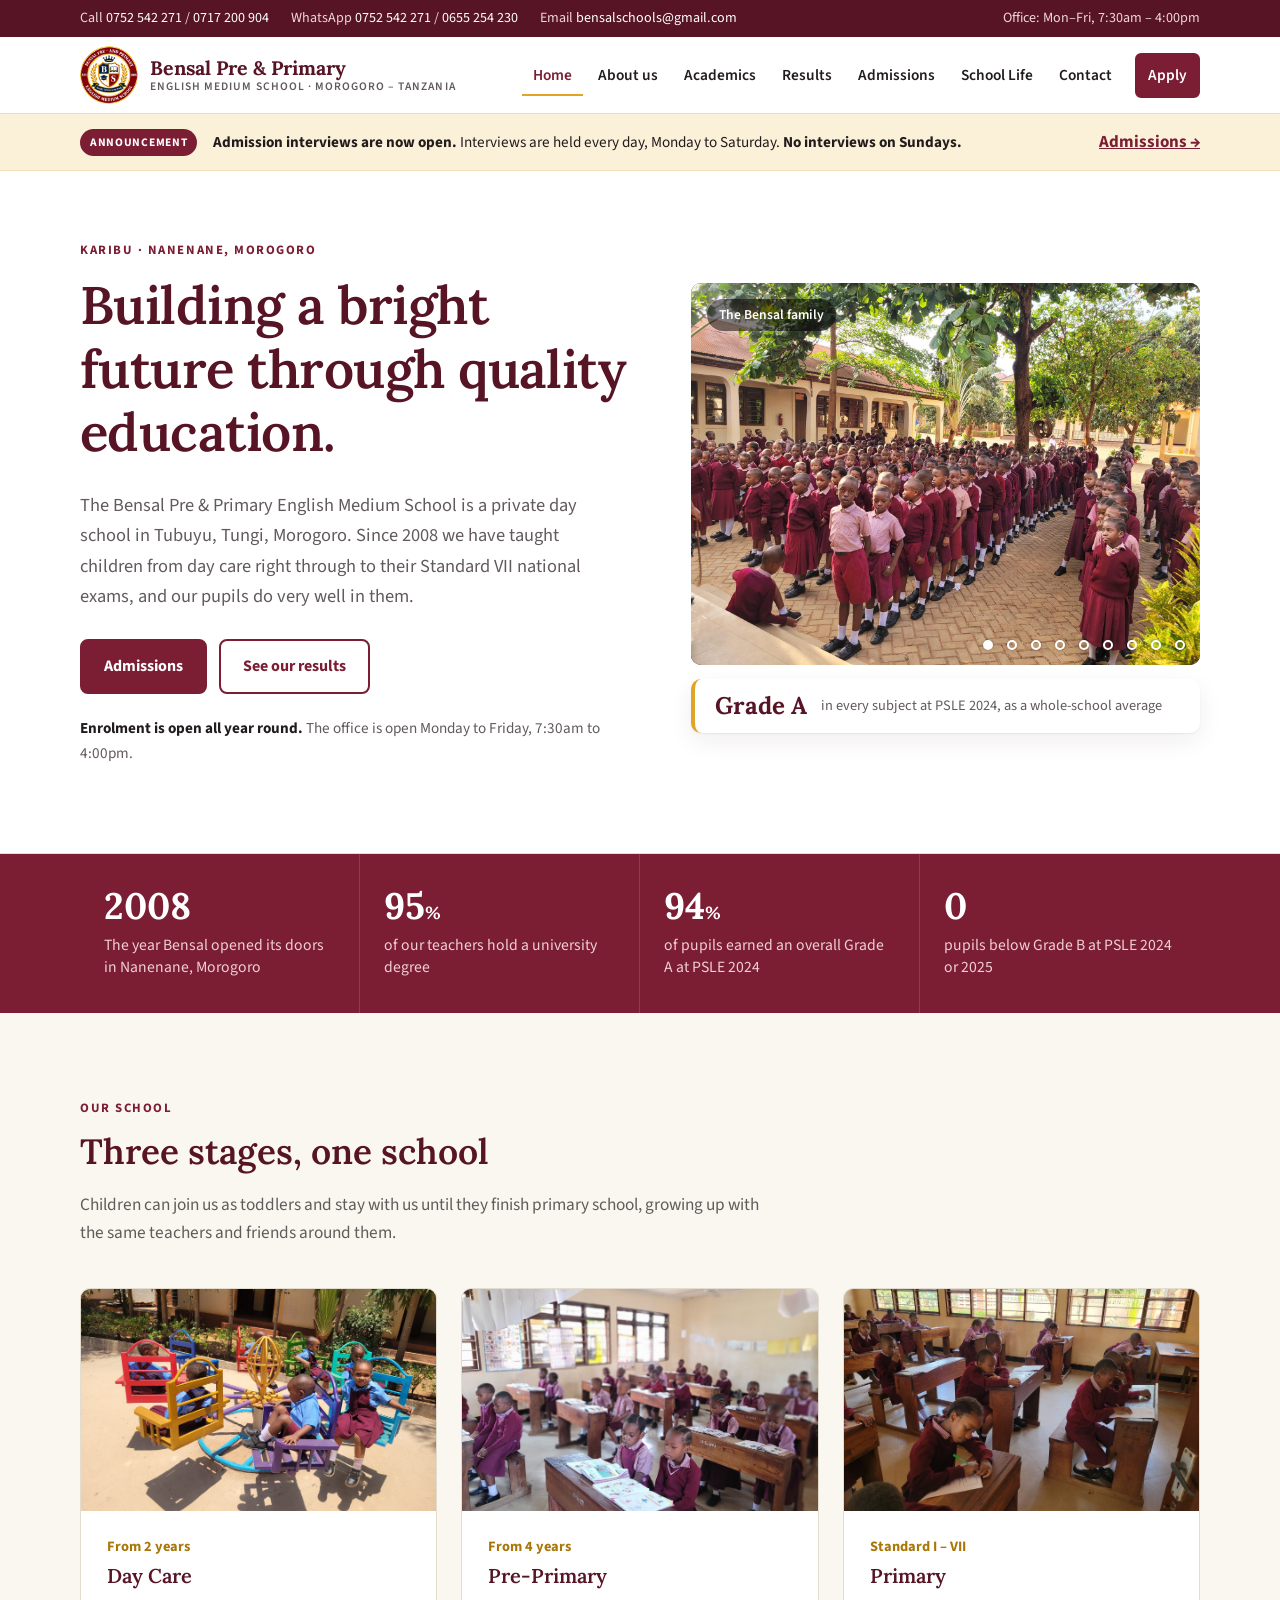
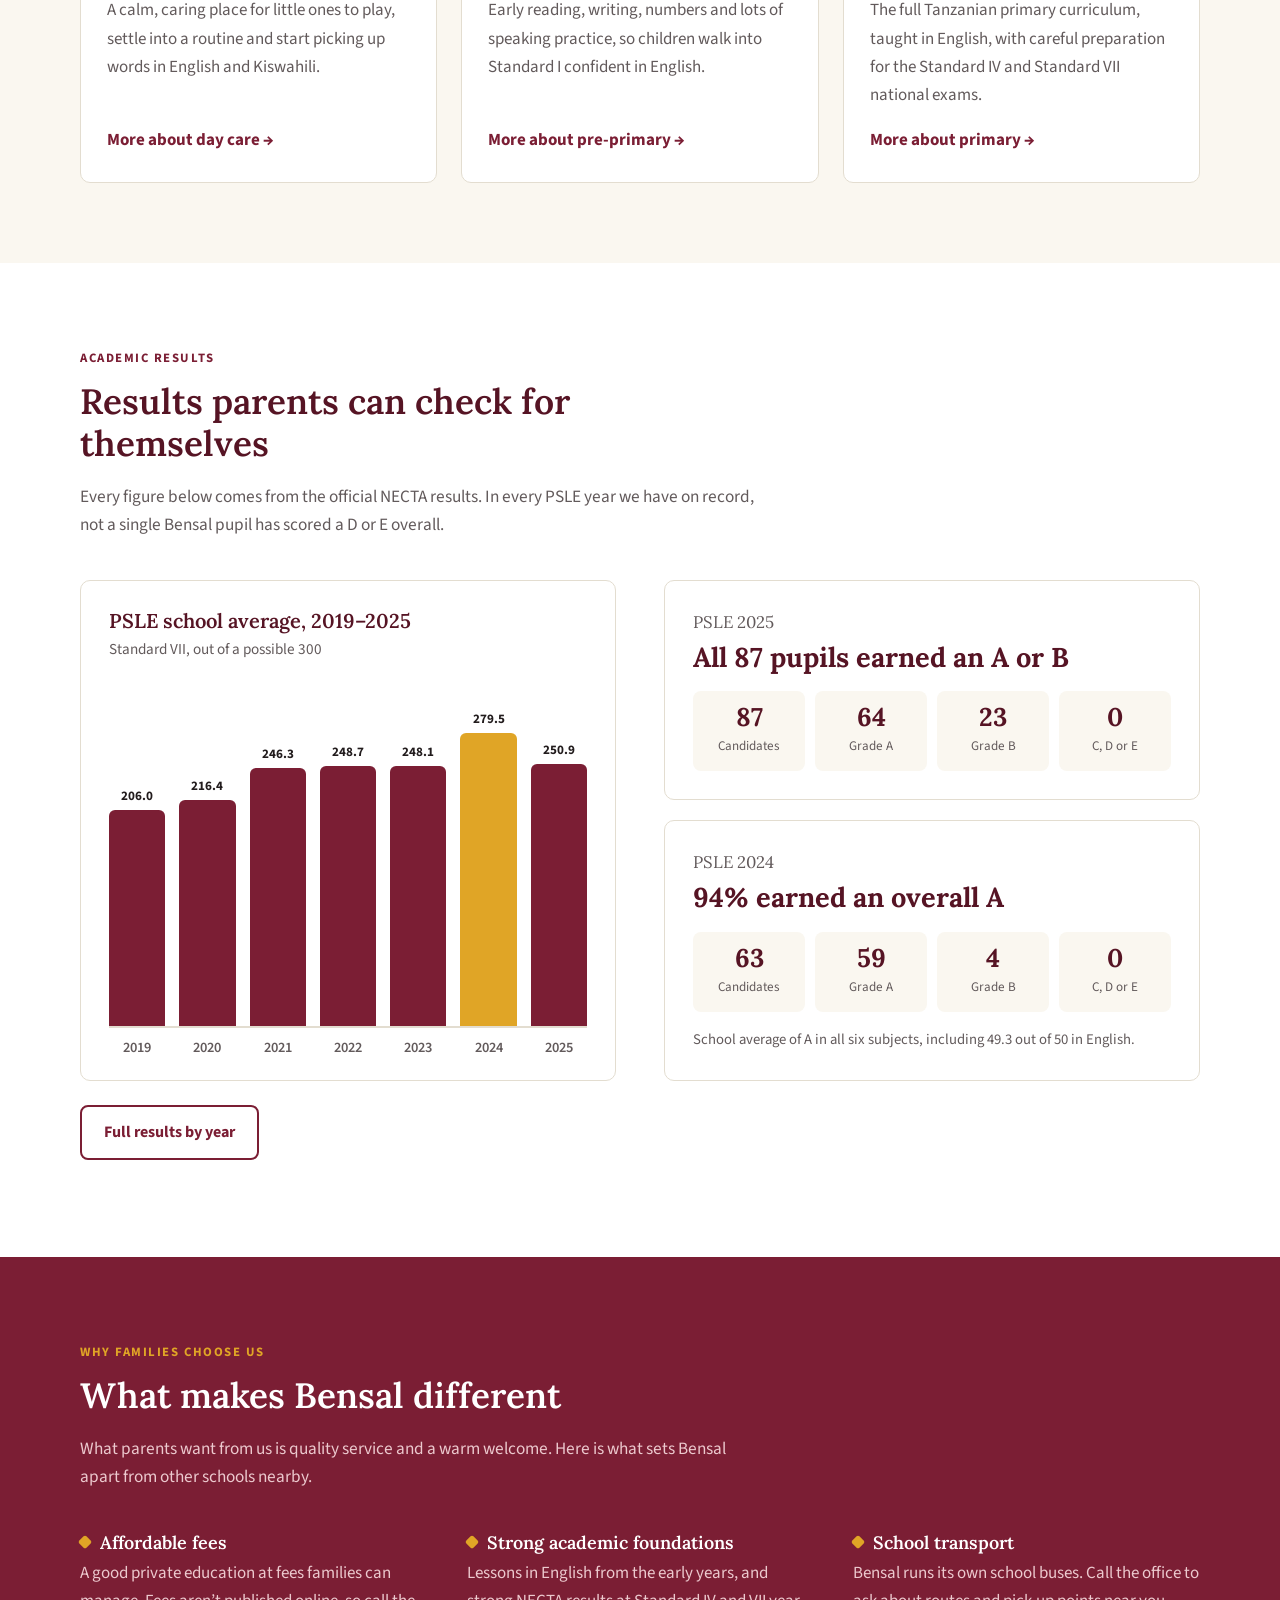
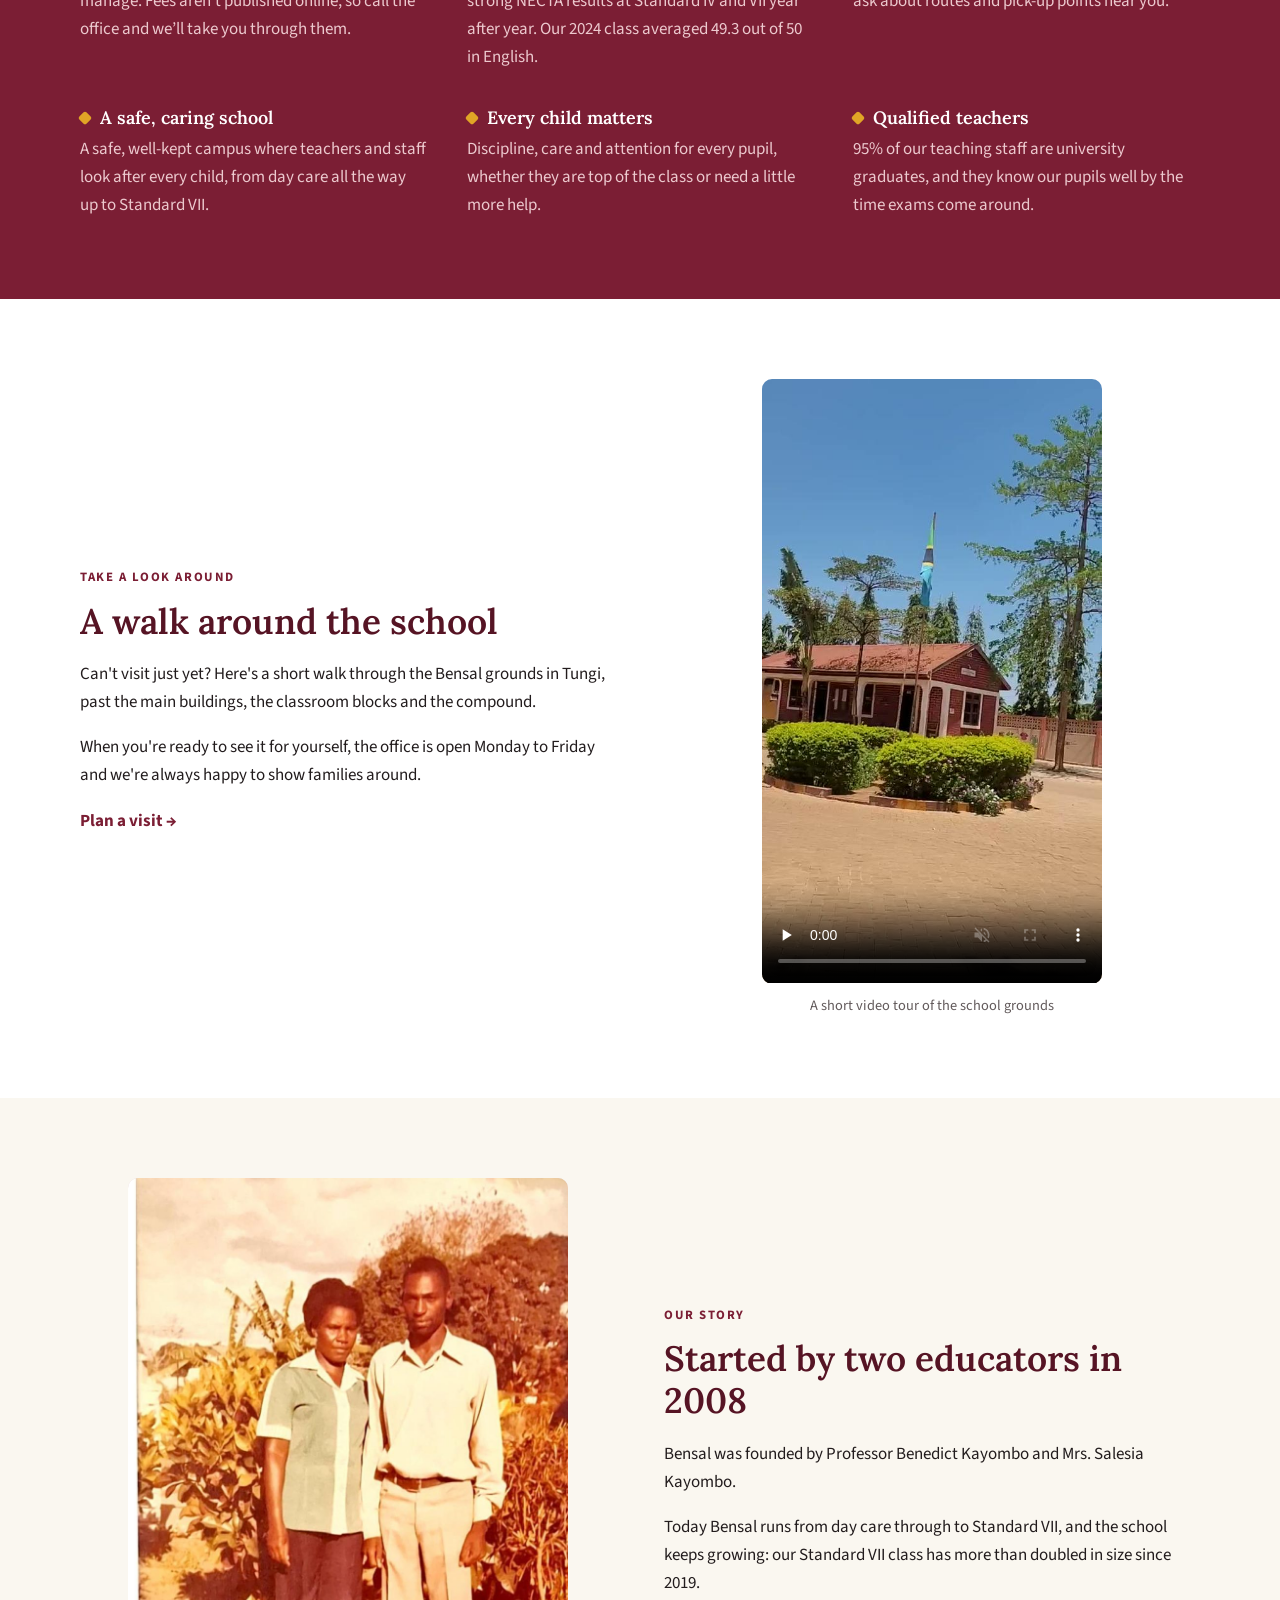
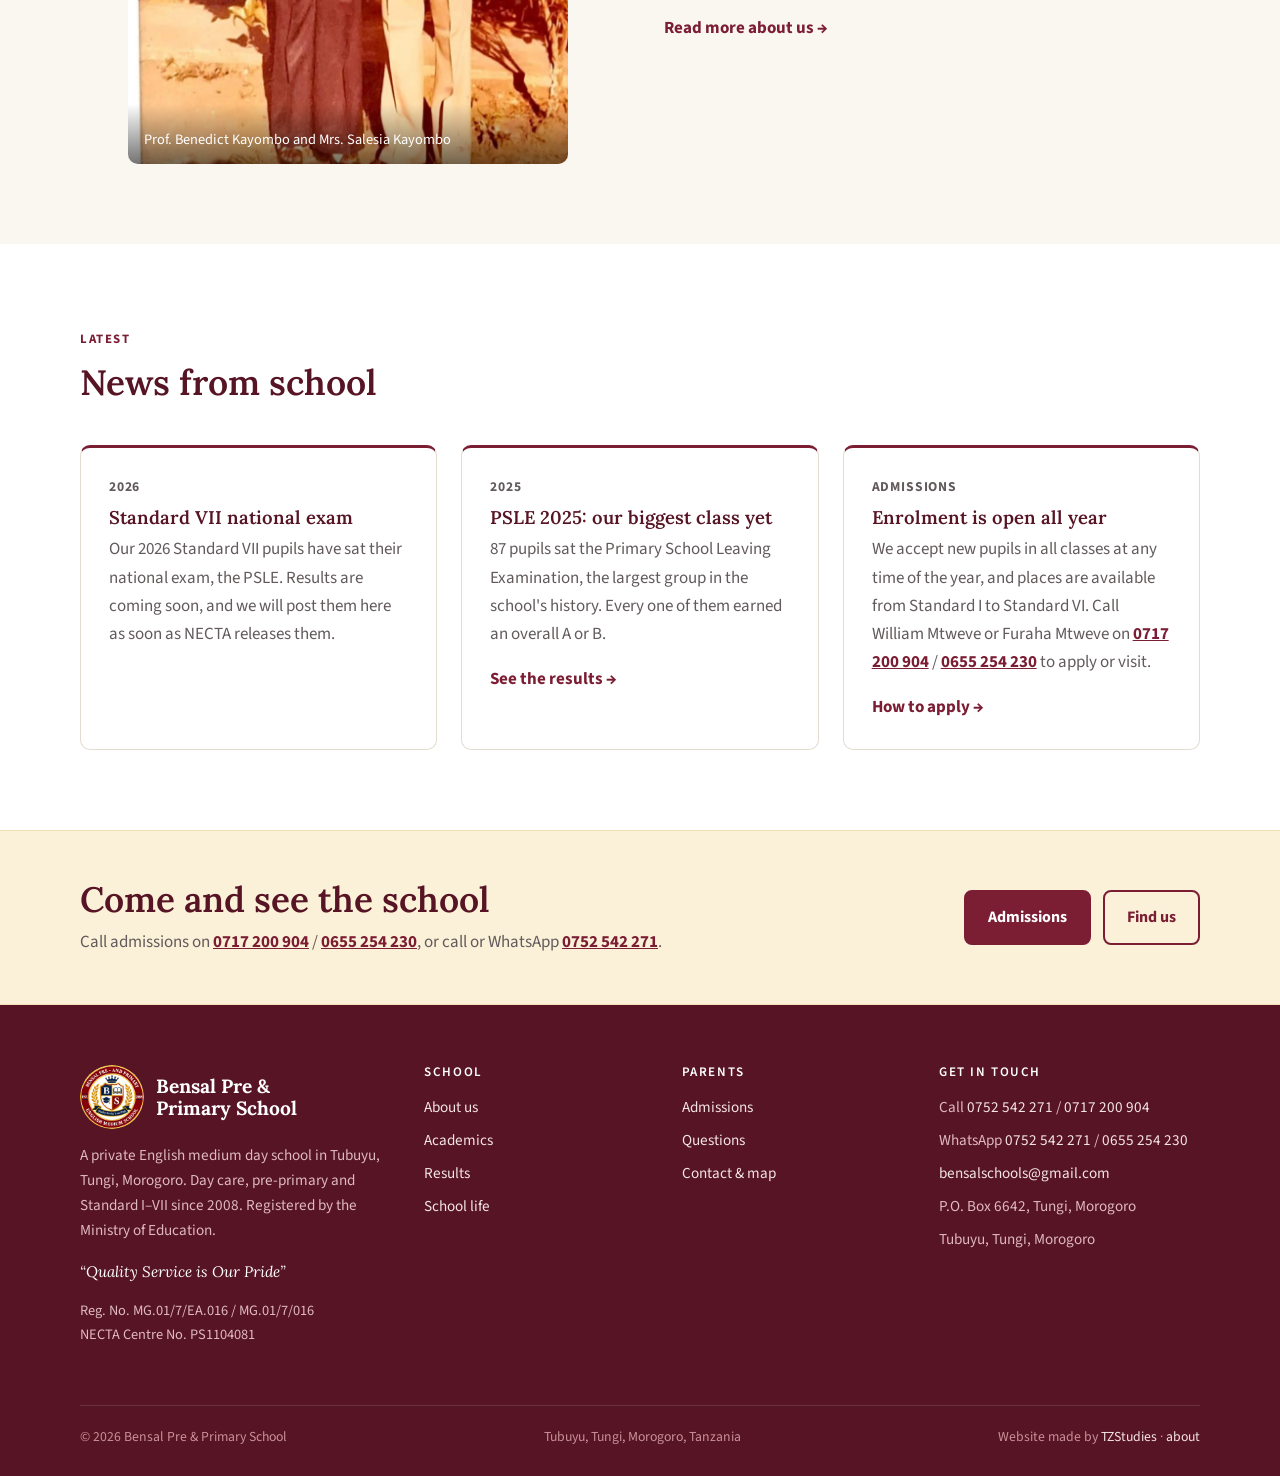
==== commit 770f1e3f: "Announcement: Saturdays 7 and 14 Nov, then Monday to Saturday from 16 Nov Co-Authored-By: Claude Opu" ====
--- a/index.html
+++ b/index.html
@@ -13,7 +13,7 @@
   <link rel="preconnect" href="https://fonts.googleapis.com">
   <link rel="preconnect" href="https://fonts.gstatic.com" crossorigin>
   <link href="https://fonts.googleapis.com/css2?family=Lora:wght@500;600;700&family=Source+Sans+3:wght@400;600;700&display=swap" rel="stylesheet">
-  <link rel="stylesheet" href="css/style.css?v=20261102a">
+  <link rel="stylesheet" href="css/style.css?v=20261102b">
 </head>
 <body>
 <a class="skip-link" href="#main">Skip to content</a>
@@ -54,10 +54,10 @@
 
 <main id="main">
 
-  <aside class="notice" data-until="2026-12-12" aria-label="Announcement">
+  <aside class="notice" aria-label="Announcement">
     <div class="container notice-inner">
       <span class="notice-tag">Announcement</span>
-      <p><strong>Admission interviews are now open.</strong> Interviews are held every Saturday at 8:00am, until Saturday 12 December 2026.<span class="notice-next"></span></p>
+      <p><strong>Admission interviews are now open.</strong> <span data-until="2026-11-14">Interviews are on Saturday 7 and Saturday 14 November at 8:00am. From Monday 16 November, interviews</span><span data-from="2026-11-15" hidden>Interviews</span> are held every day, Monday to Saturday. <strong>No interviews on Sundays.</strong></p>
       <a class="notice-link" href="admissions.html">Admissions &rarr;</a>
     </div>
   </aside>
@@ -361,6 +361,6 @@
   </div>
 </footer>
 
-<script src="js/main.js?v=20261102a"></script>
+<script src="js/main.js?v=20261102b"></script>
 </body>
 </html>
--- a/css/style.css
+++ b/css/style.css
@@ -359,7 +359,6 @@
   letter-spacing: .06em; text-transform: uppercase; padding: 4px 10px; border-radius: 99px;
 }
 .notice p { margin: 0; flex: 1 1 320px; font-size: .95rem; color: var(--ink); }
-.notice-next { display: block; color: var(--muted); }
 .notice-link { font-weight: 700; color: var(--brand); white-space: nowrap; }
 
 .hero { background: var(--white); padding: 64px 0 72px; border-bottom: 1px solid var(--line); }
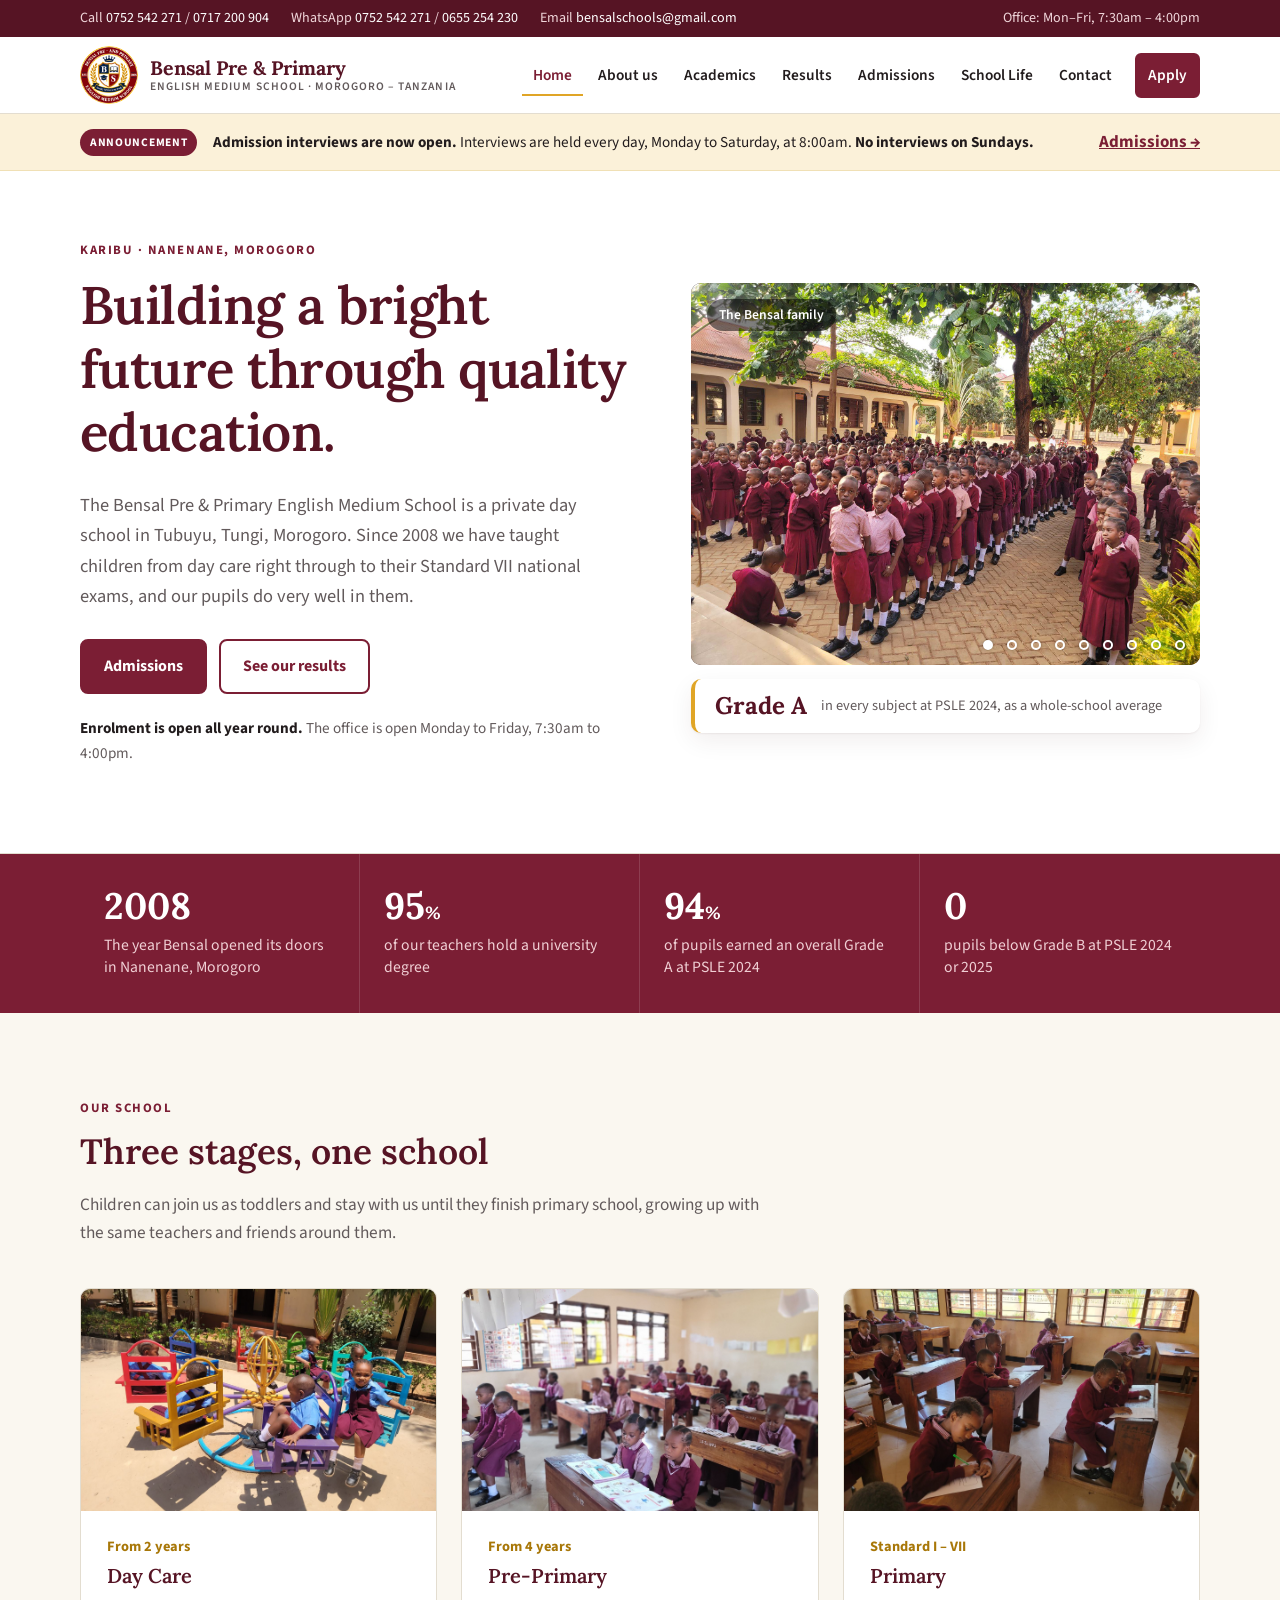
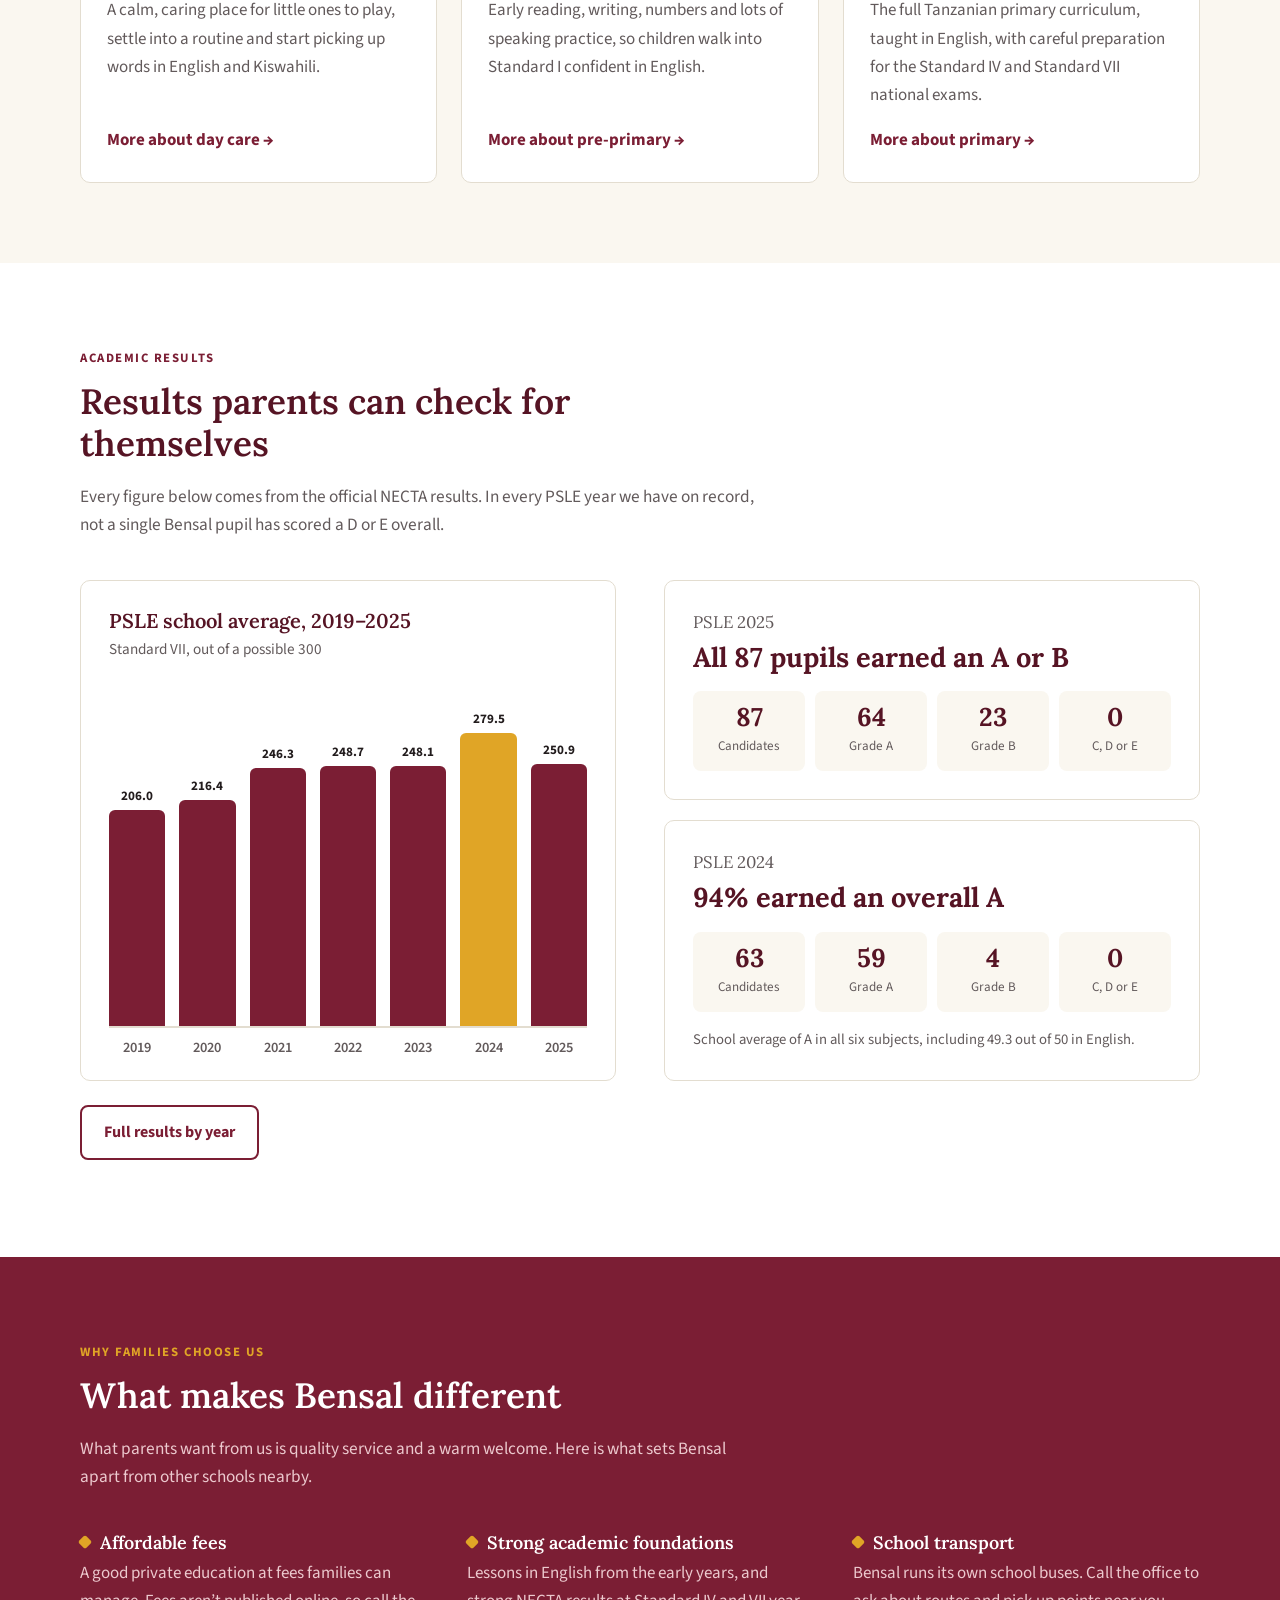
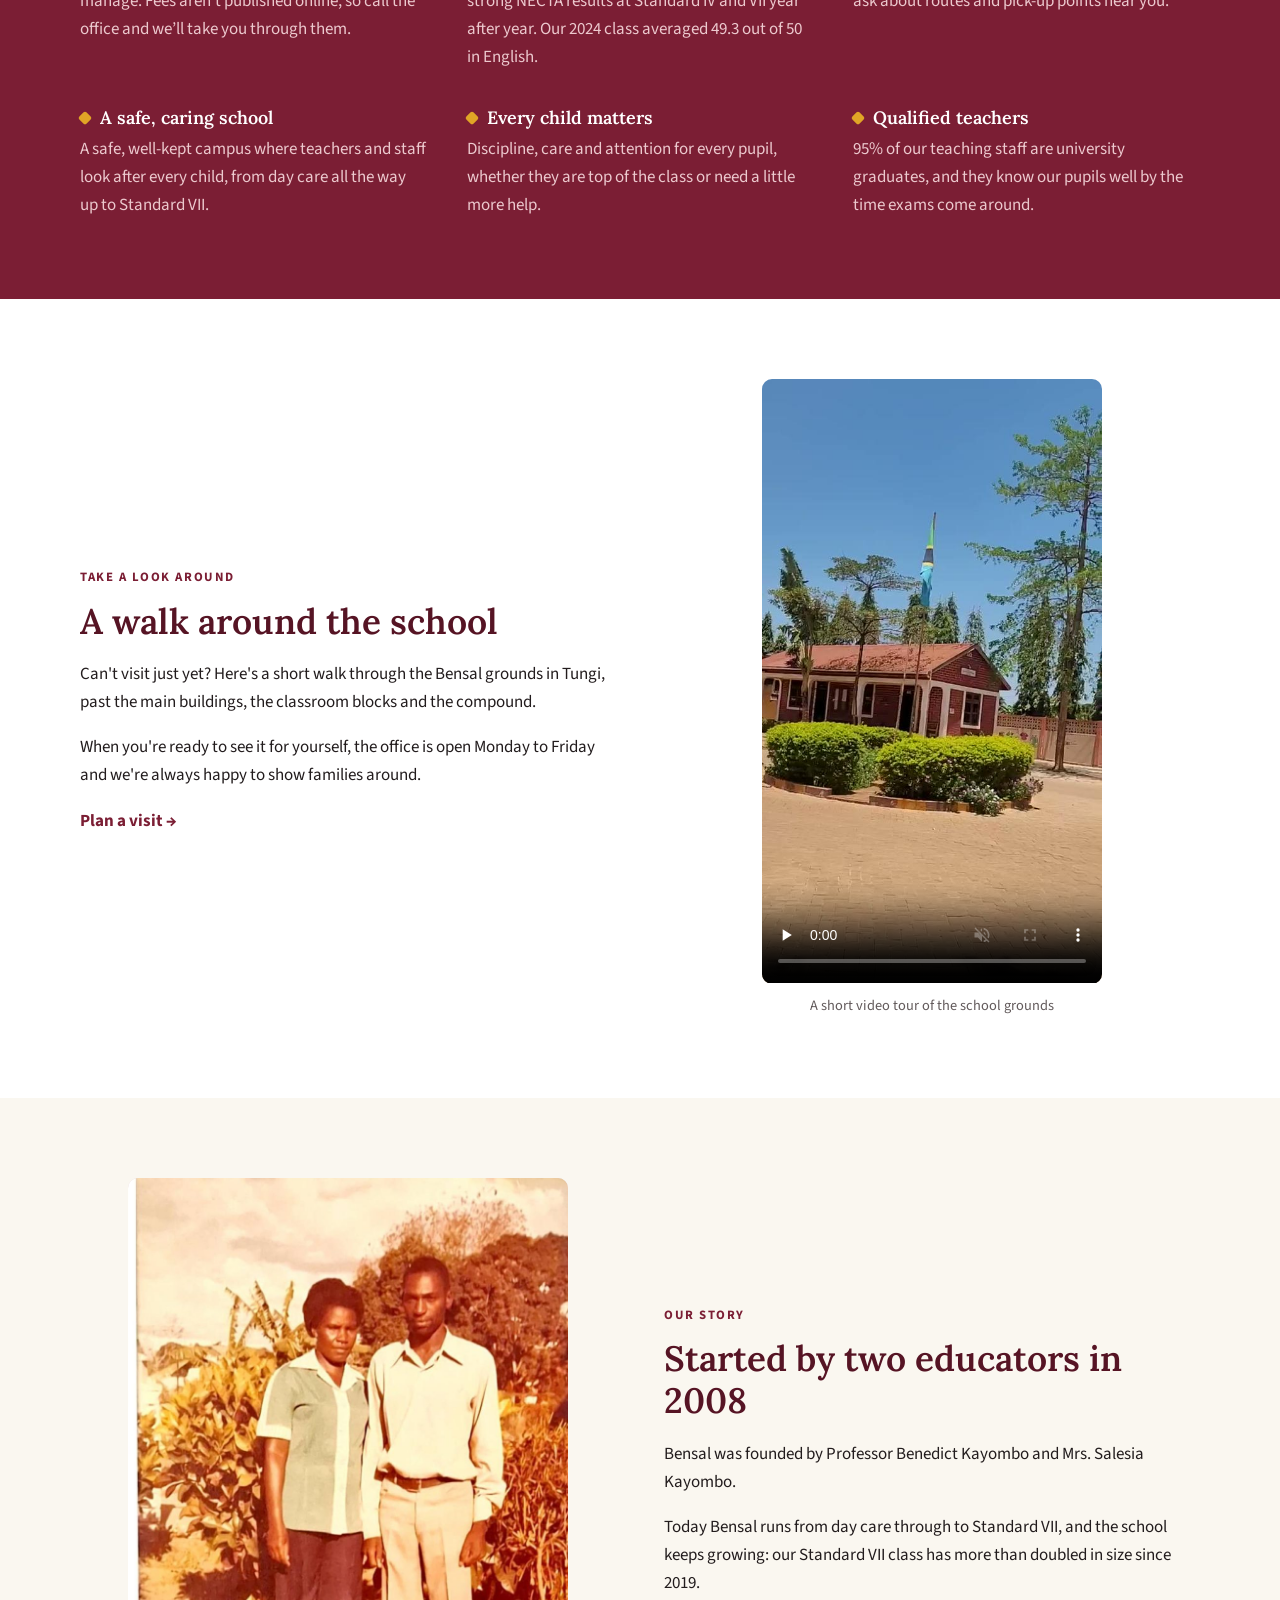
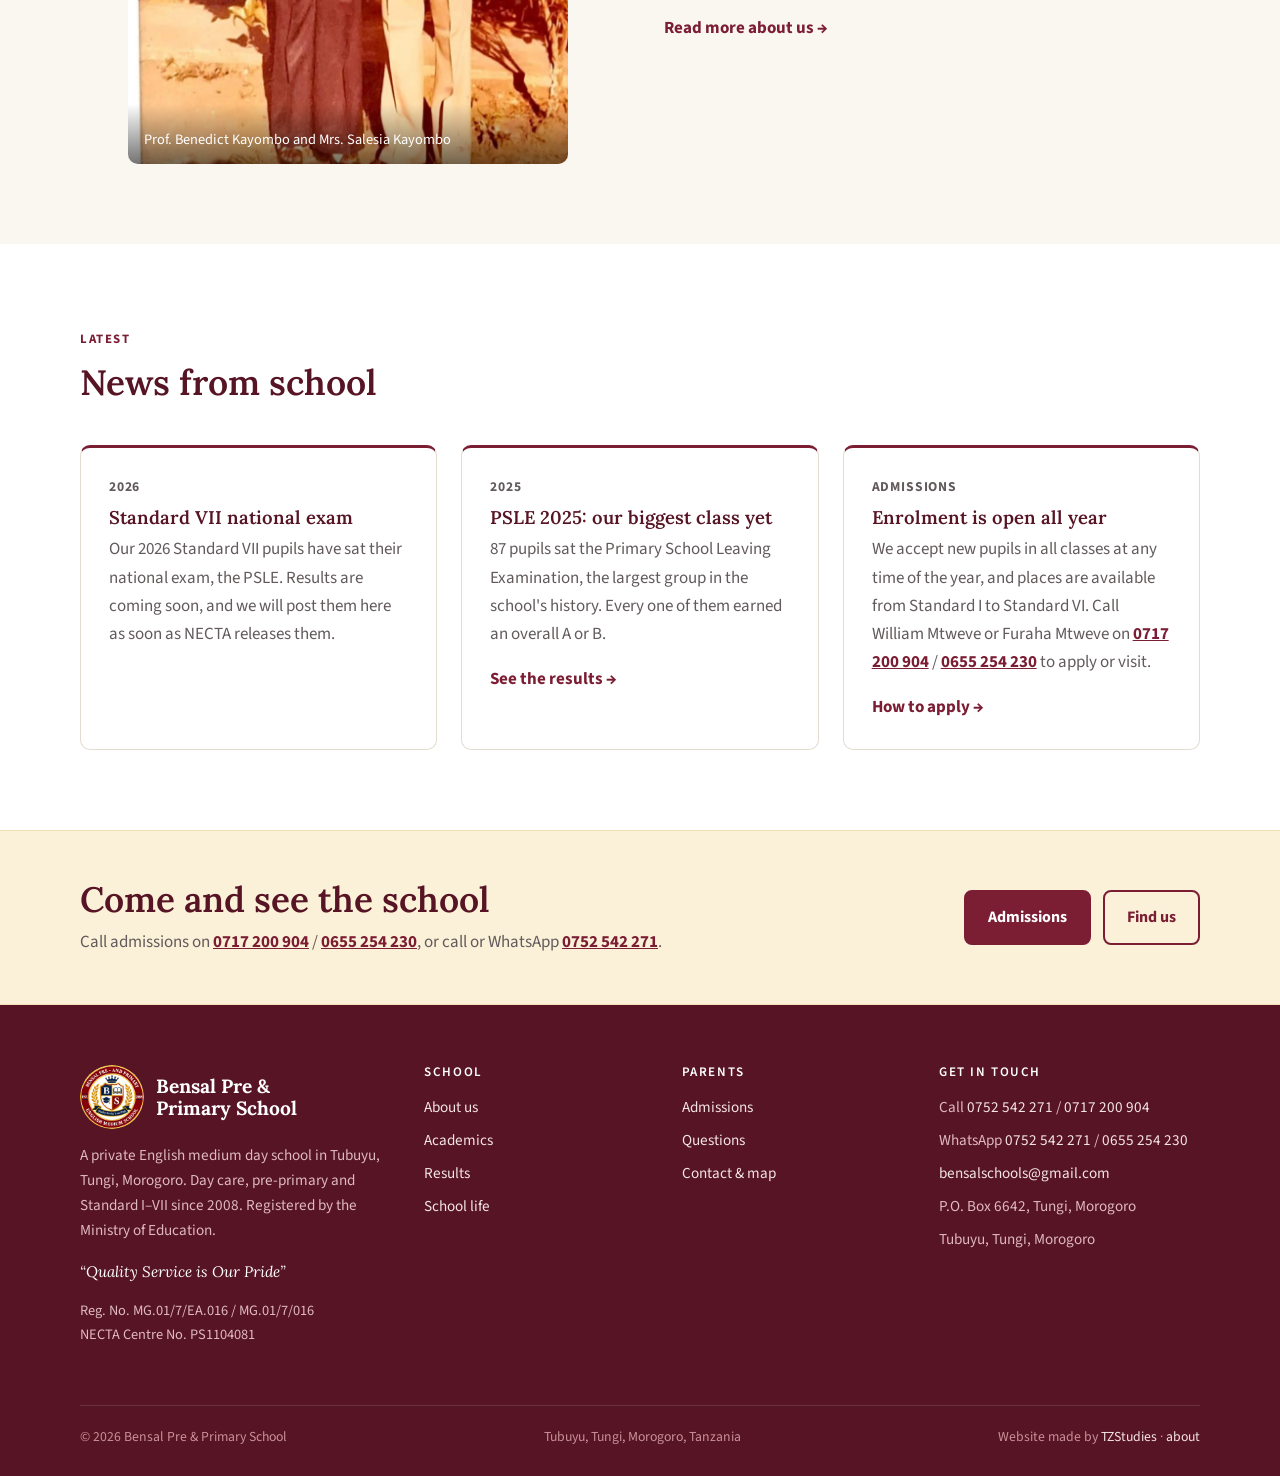
==== commit ab933c03: "Announcement: daily interviews at 8:00am Co-Authored-By: Claude Opus 5.5 <noreply@anthropic.com>" ====
--- a/index.html
+++ b/index.html
@@ -57,7 +57,7 @@
   <aside class="notice" aria-label="Announcement">
     <div class="container notice-inner">
       <span class="notice-tag">Announcement</span>
-      <p><strong>Admission interviews are now open.</strong> <span data-until="2026-11-14">Interviews are on Saturday 7 and Saturday 14 November at 8:00am. From Monday 16 November, interviews</span><span data-from="2026-11-15" hidden>Interviews</span> are held every day, Monday to Saturday. <strong>No interviews on Sundays.</strong></p>
+      <p><strong>Admission interviews are now open.</strong> <span data-until="2026-11-14">Interviews are on Saturday 7 and Saturday 14 November at 8:00am. From Monday 16 November, interviews</span><span data-from="2026-11-15" hidden>Interviews</span> are held every day, Monday to Saturday, at 8:00am. <strong>No interviews on Sundays.</strong></p>
       <a class="notice-link" href="admissions.html">Admissions &rarr;</a>
     </div>
   </aside>
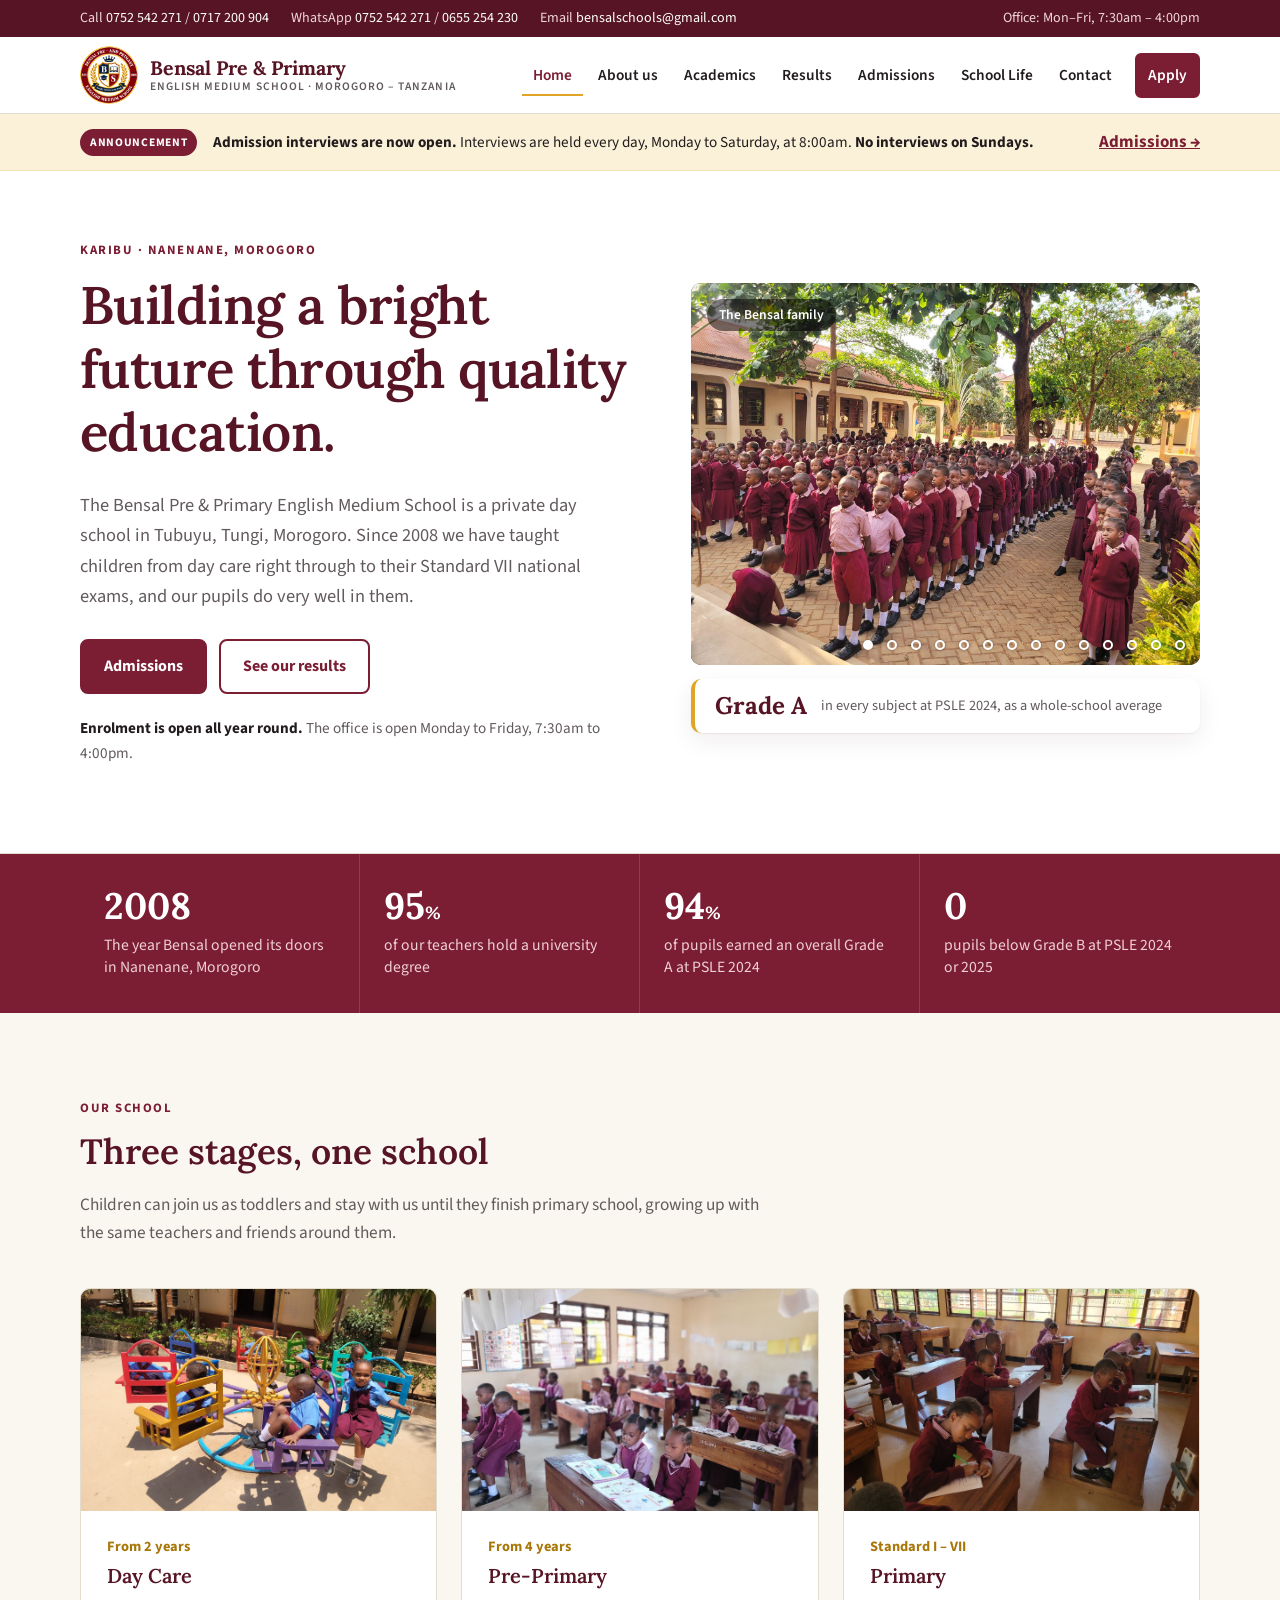
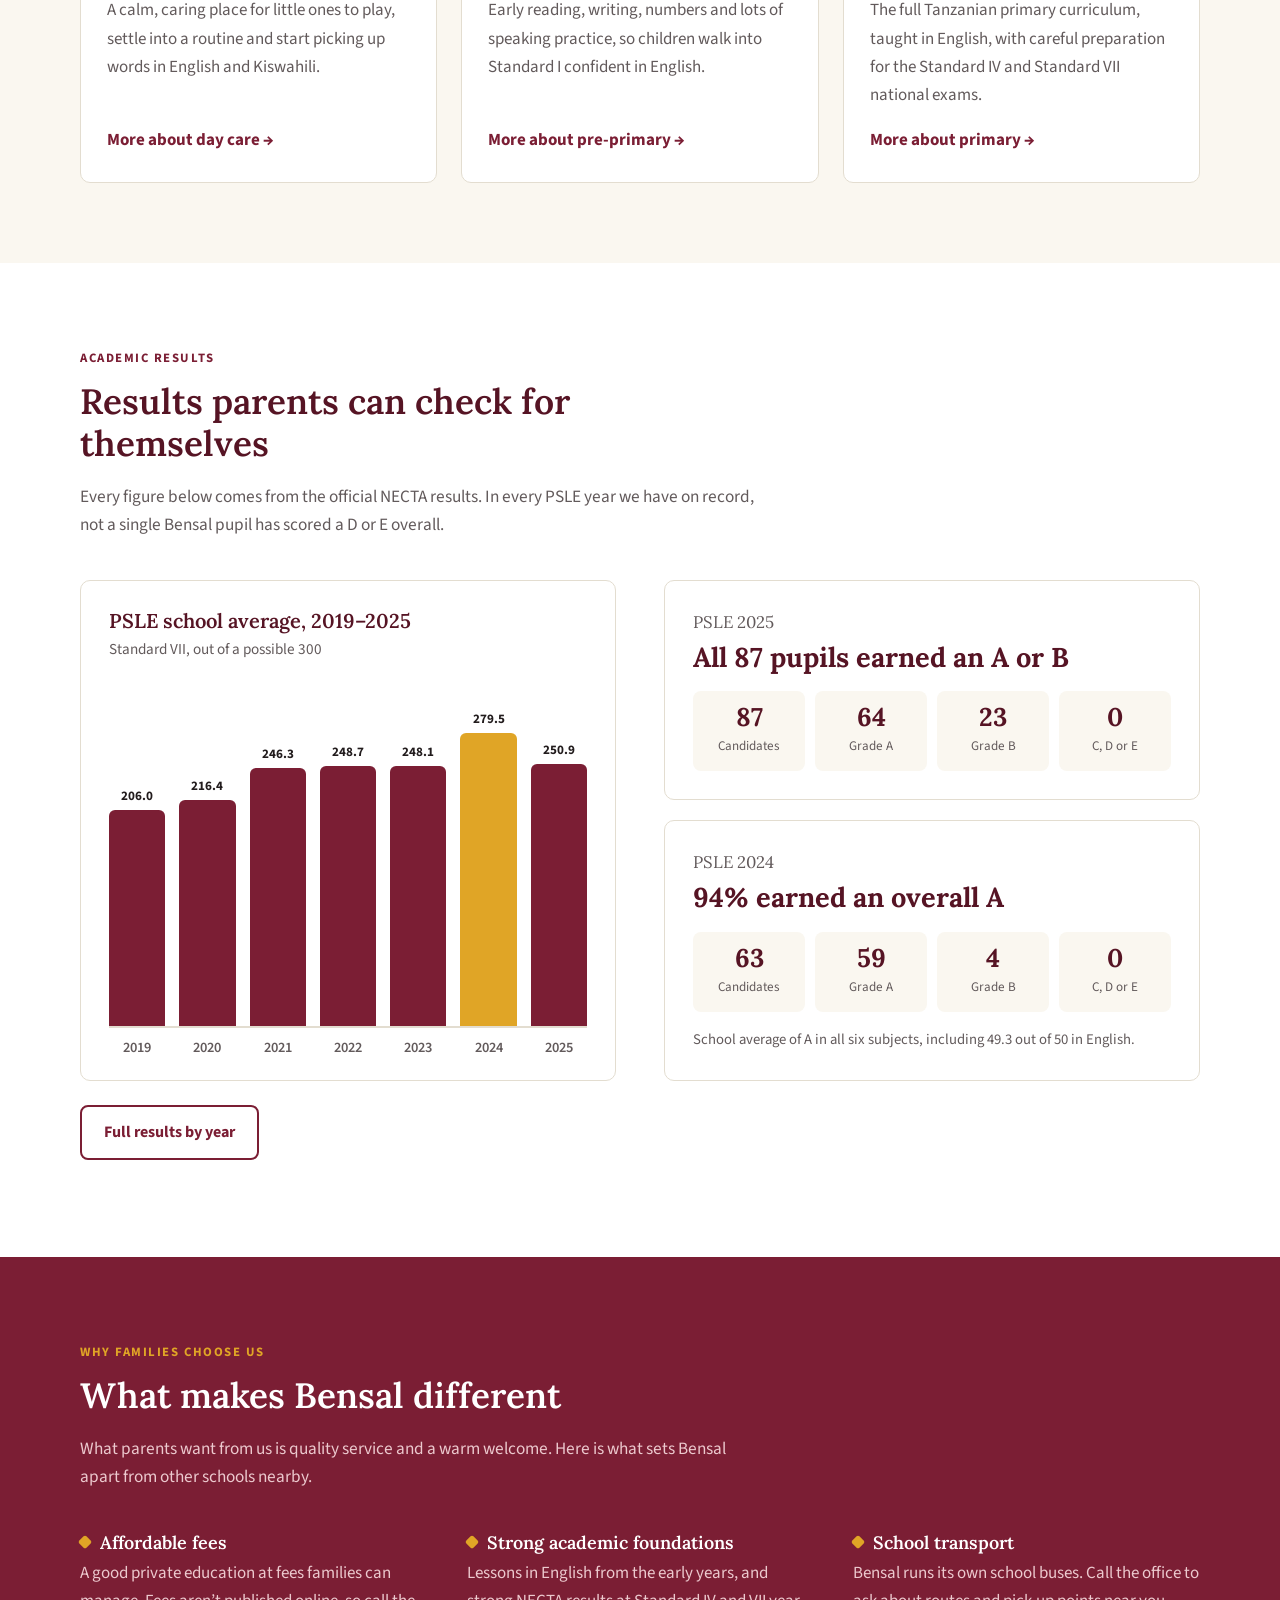
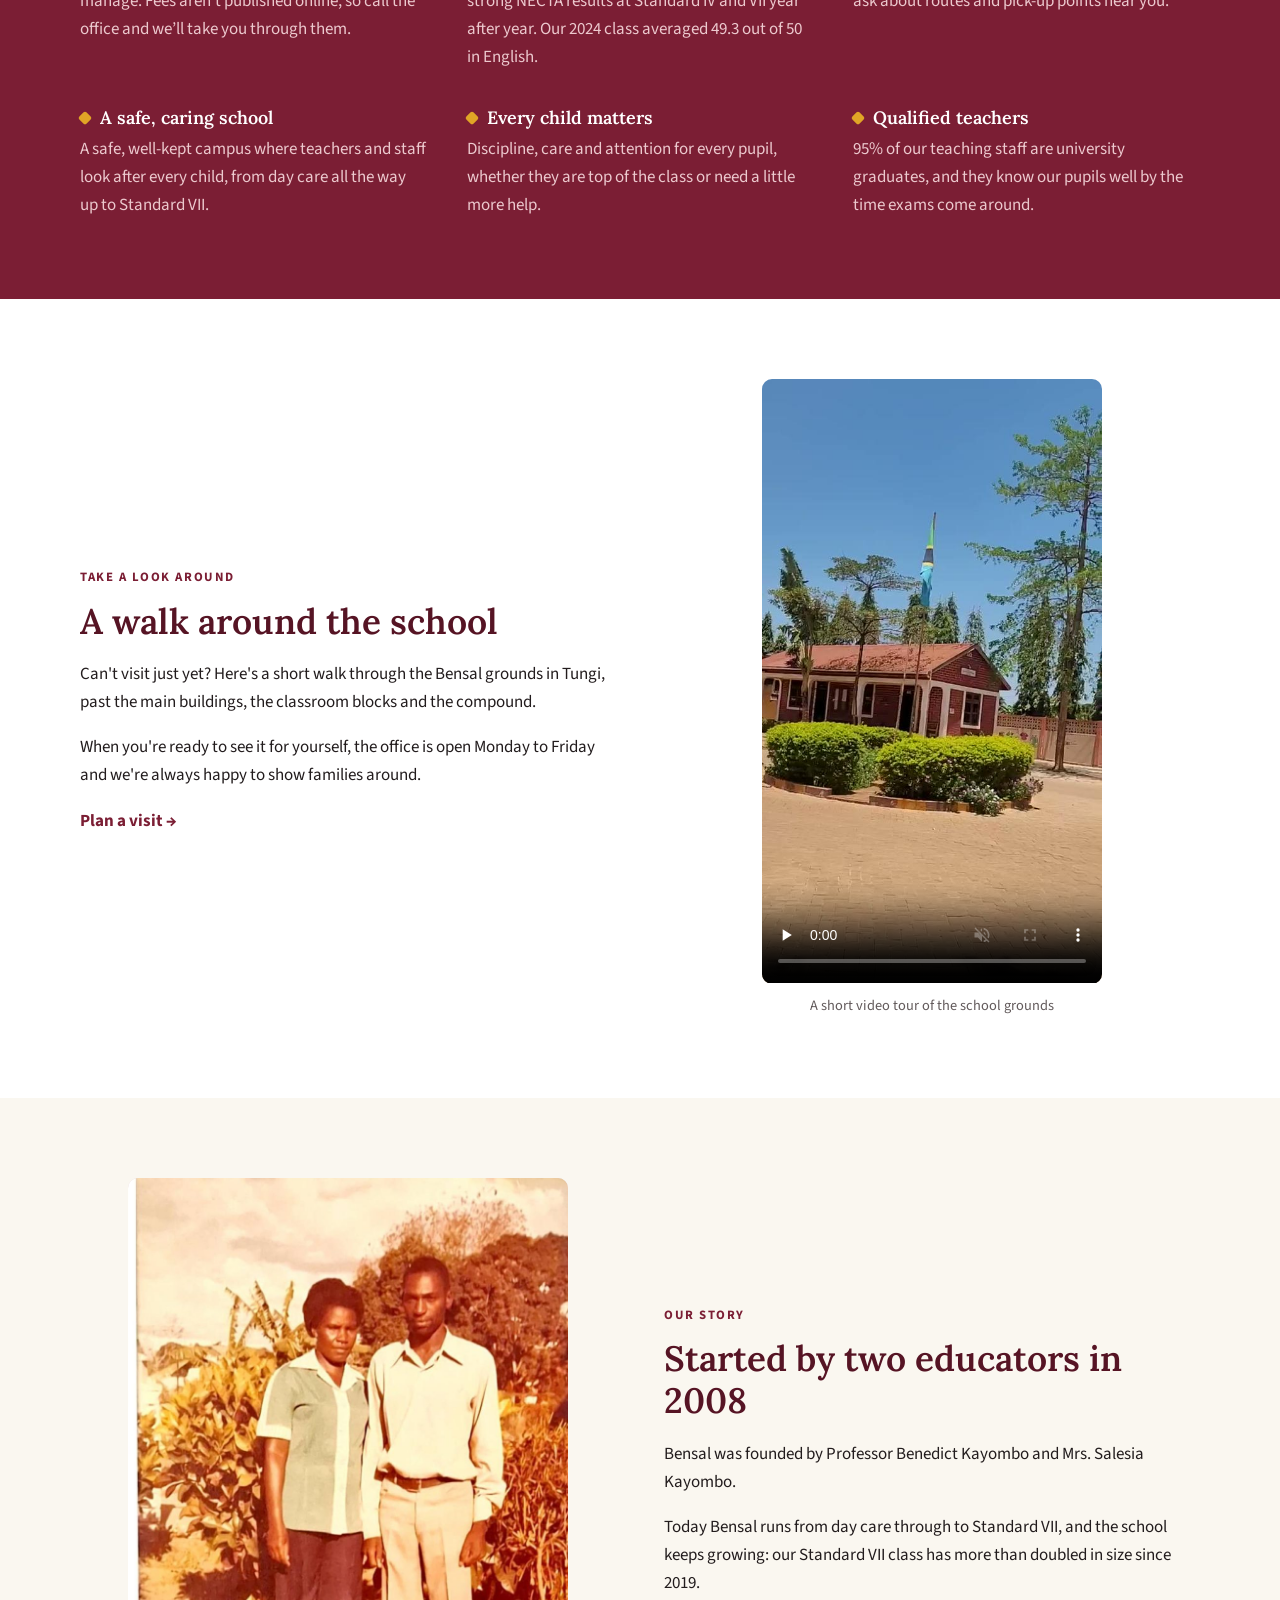
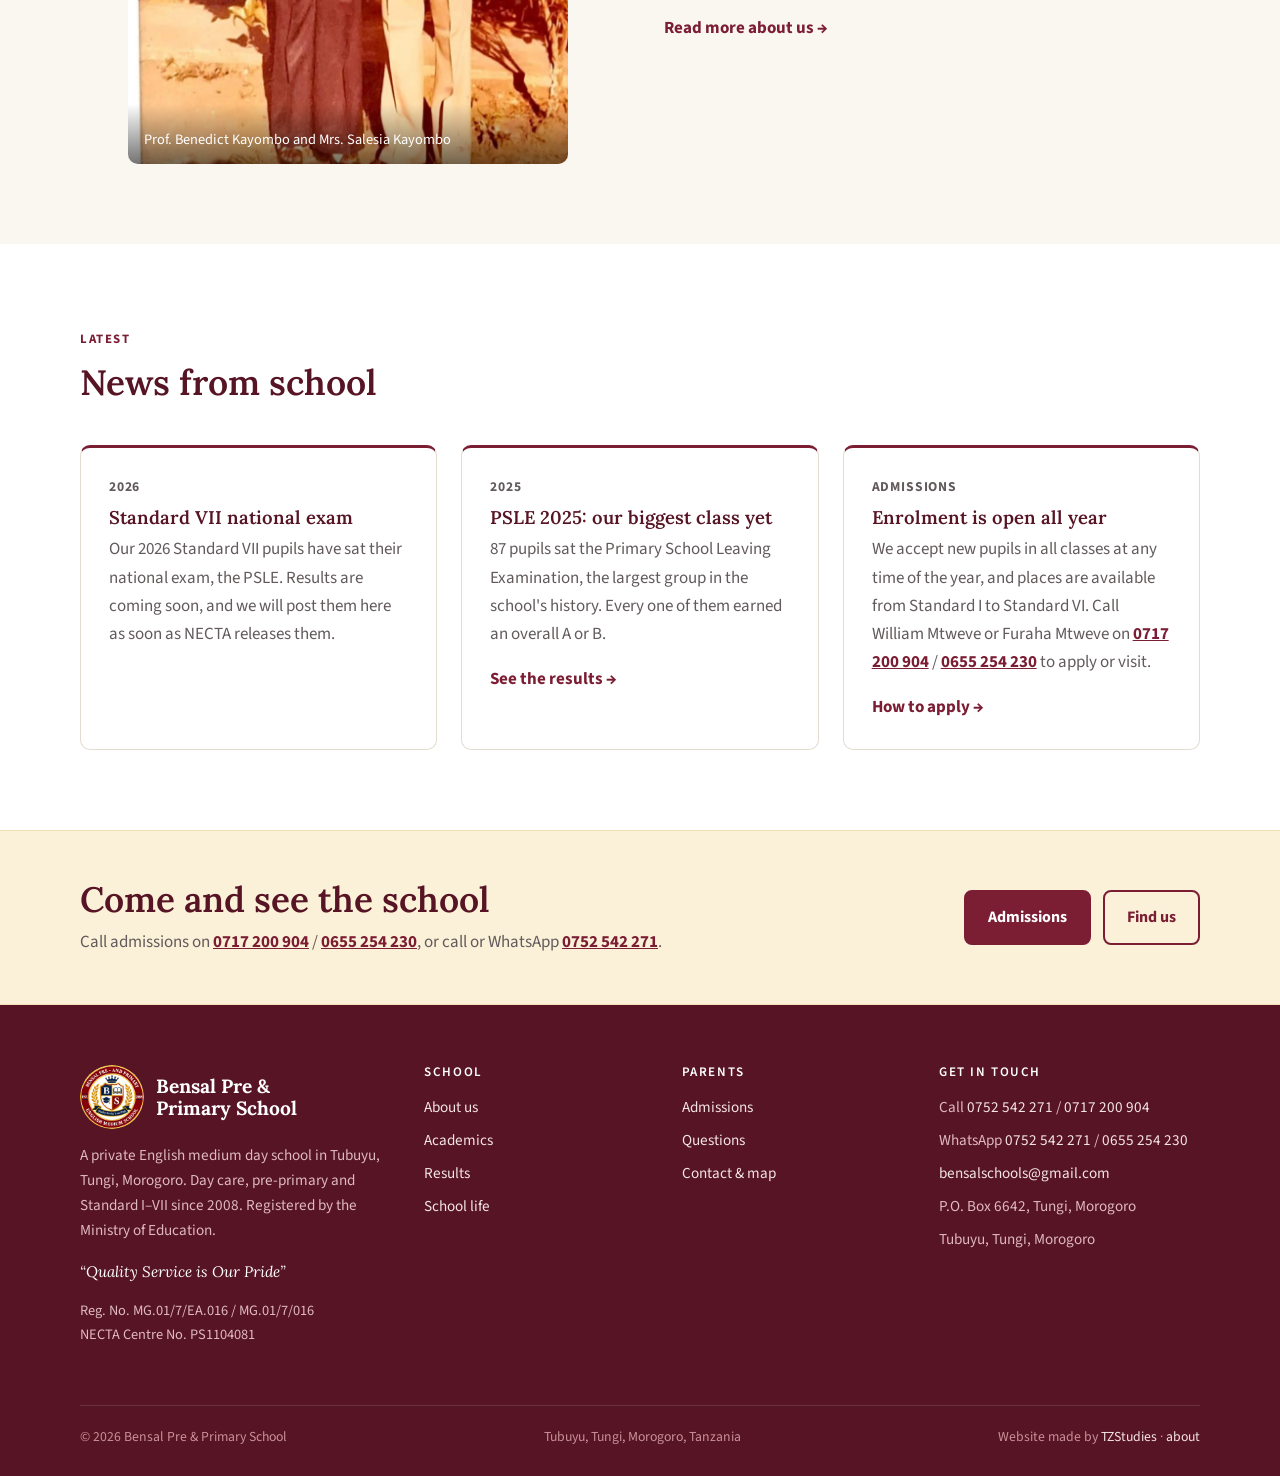
==== commit 903f95d7: "Add computer lab photos to the home slideshow and School Life Co-Authored-By: Claude Opus 5.5 <norep" ====
--- a/index.html
+++ b/index.html
@@ -13,7 +13,7 @@
   <link rel="preconnect" href="https://fonts.googleapis.com">
   <link rel="preconnect" href="https://fonts.gstatic.com" crossorigin>
   <link href="https://fonts.googleapis.com/css2?family=Lora:wght@500;600;700&family=Source+Sans+3:wght@400;600;700&display=swap" rel="stylesheet">
-  <link rel="stylesheet" href="css/style.css?v=20261102b">
+  <link rel="stylesheet" href="css/style.css?v=20261102c">
 </head>
 <body>
 <a class="skip-link" href="#main">Skip to content</a>
@@ -79,12 +79,17 @@
         <div class="slideshow" data-interval="5000" aria-label="Photos of Bensal school">
           <figure class="slide is-active"><img src="images/photos/assembly.jpg" alt="Bensal pupils in burgundy uniform lined up together in the school compound"><figcaption>The Bensal family</figcaption></figure>
           <figure class="slide"><img src="images/photos/school-building.jpg" alt="The main two-storey Bensal school building and its paved compound" loading="lazy"><figcaption>Our school in Tubuyu, Tungi</figcaption></figure>
+          <figure class="slide"><img src="images/photos/computer-lab-1.jpg" alt="Pupils in uniform working at a row of computers along the windows of the computer lab" loading="lazy"><figcaption>Our computer lab</figcaption></figure>
           <figure class="slide"><img src="images/photos/exam-time.jpg" alt="Pupils writing at their desks during a test" loading="lazy"><figcaption>Exam time</figcaption></figure>
           <figure class="slide"><img src="images/photos/library-choosing.jpg" alt="A young pupil reaching up to choose a book from the school bookshelves" loading="lazy"><figcaption>Choosing a book</figcaption></figure>
+          <figure class="slide"><img src="images/photos/computer-lab-3.jpg" alt="A teacher leaning over to point at a computer screen while pupils watch" loading="lazy"><figcaption>Help from a teacher in the computer lab</figcaption></figure>
           <figure class="slide"><img src="images/photos/assembly-2.jpg" alt="Rows of pupils lined up in the shaded school compound" loading="lazy"><figcaption>Lined up and ready</figcaption></figure>
+          <figure class="slide"><img src="images/photos/computer-lab-2.jpg" alt="Three pupils sharing a computer, one typing on the keyboard" loading="lazy"><figcaption>Working together at the computer</figcaption></figure>
           <figure class="slide"><img src="images/photos/class-young.jpg" alt="Young pupils reading at their desks" loading="lazy"><figcaption>Reading time</figcaption></figure>
           <figure class="slide"><img src="images/photos/pupils-lineup.jpg" alt="A row of Bensal pupils in uniform standing in front of the two-storey classroom block" loading="lazy"><figcaption>Our pupils</figcaption></figure>
+          <figure class="slide"><img src="images/photos/computer-lab-5.jpg" alt="Three pupils at a computer with Scratch loading on the screen" loading="lazy"><figcaption>Starting up Scratch</figcaption></figure>
           <figure class="slide"><img src="images/photos/play-ball.jpg" alt="Pupils playing together in the shade at break time" loading="lazy"><figcaption>Break time</figcaption></figure>
+          <figure class="slide"><img src="images/photos/computer-lab-4.jpg" alt="A row of pupils seen from behind, working at the computers under the lab windows" loading="lazy"><figcaption>Computer time</figcaption></figure>
           <figure class="slide"><img src="images/photos/campus-flag.jpg" alt="The Bensal administration block with the Tanzanian flag" loading="lazy"><figcaption>Our school in Tungi</figcaption></figure>
         </div>
         <div class="hero-badge">
@@ -361,6 +366,6 @@
   </div>
 </footer>
 
-<script src="js/main.js?v=20261102b"></script>
+<script src="js/main.js?v=20261102c"></script>
 </body>
 </html>
--- a/css/style.css
+++ b/css/style.css
@@ -317,6 +317,14 @@
   background: var(--white); color: var(--brand);
 }
 .clip-list button[aria-current="true"] { background: var(--brand); border-color: var(--brand); color: #fff; }
+
+/* computer lab photos (School Life): portrait photos in one row, two per row on phones */
+.lab-grid { display: grid; grid-template-columns: repeat(5, 1fr); gap: 14px; }
+.lab-grid .photo { aspect-ratio: 3 / 4; }
+@media (max-width: 760px) {
+  .lab-grid { grid-template-columns: 1fr 1fr; gap: 10px; }
+  .lab-grid .photo:last-child { grid-column: 1 / -1; aspect-ratio: 4 / 3; }
+}
 
 /* sports photos (School Life) */
 .sports-grid { display: grid; grid-template-columns: repeat(3, 1fr); gap: 16px; }
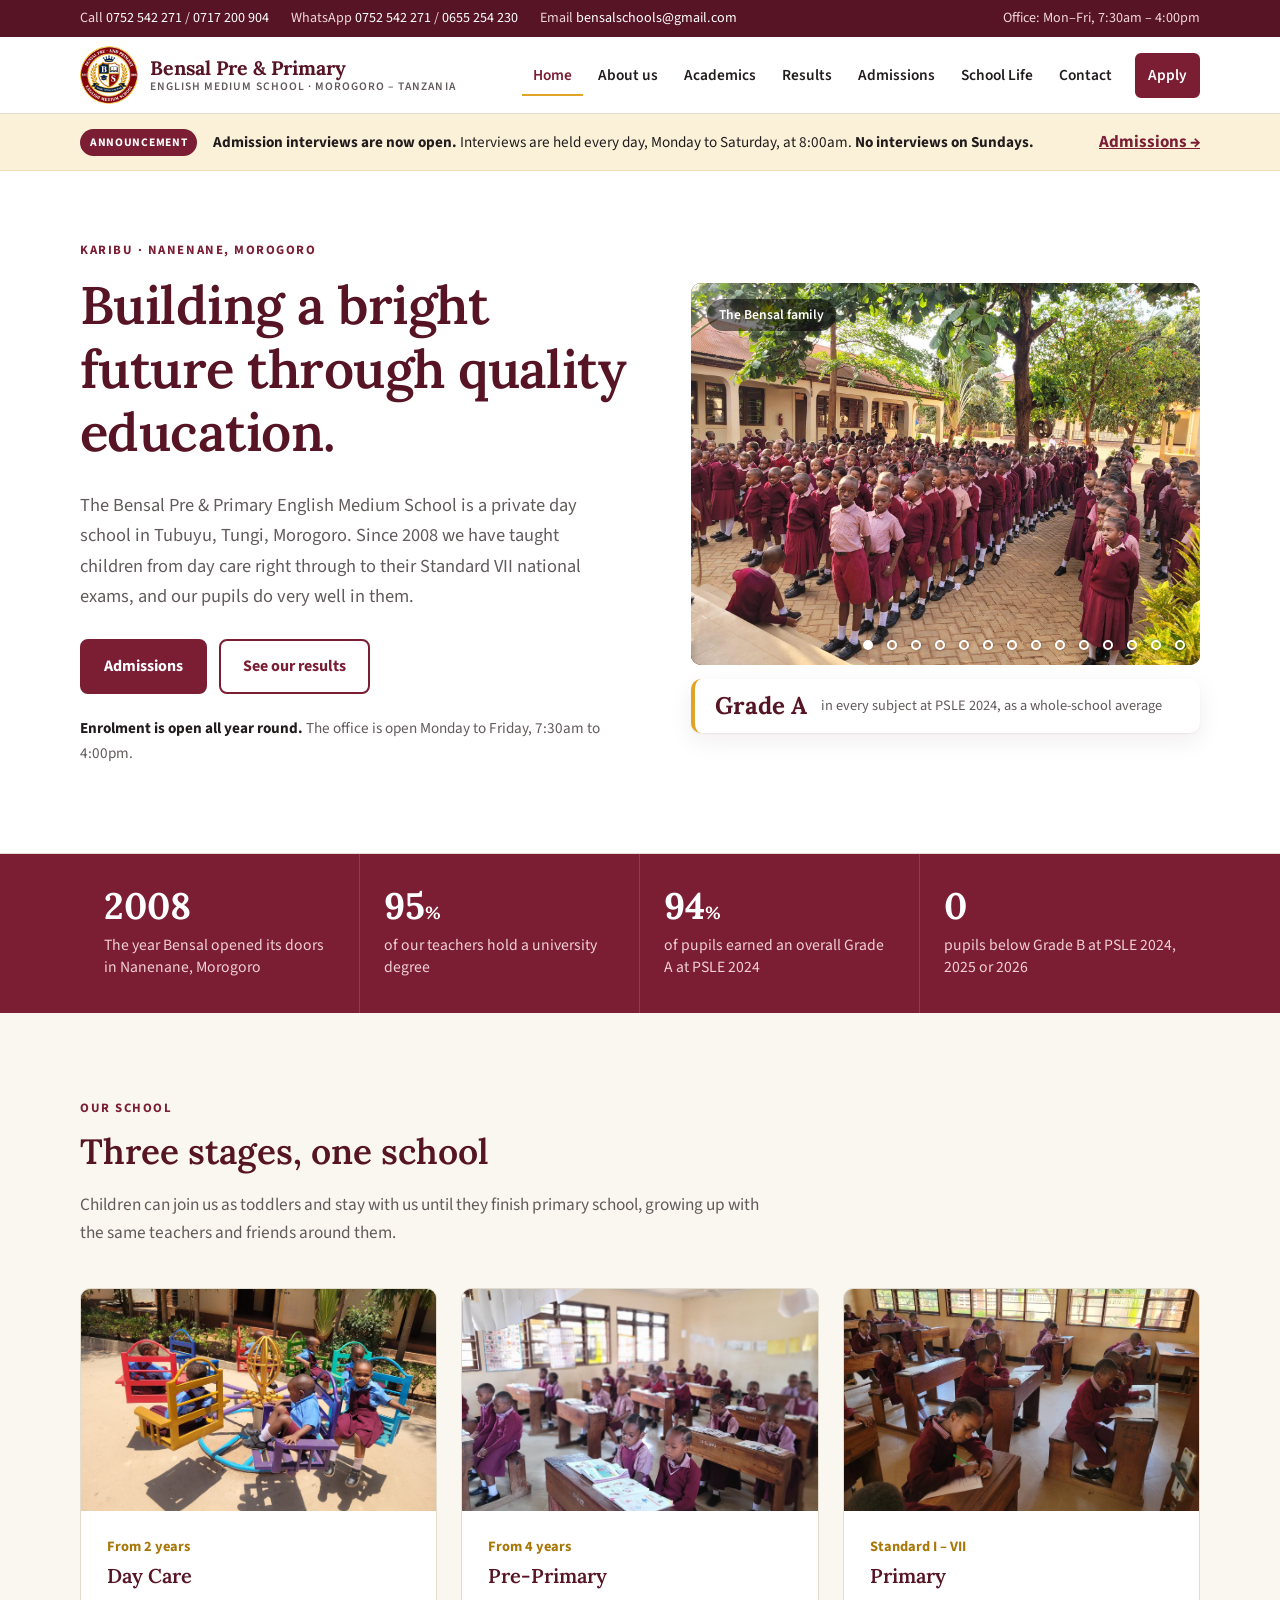
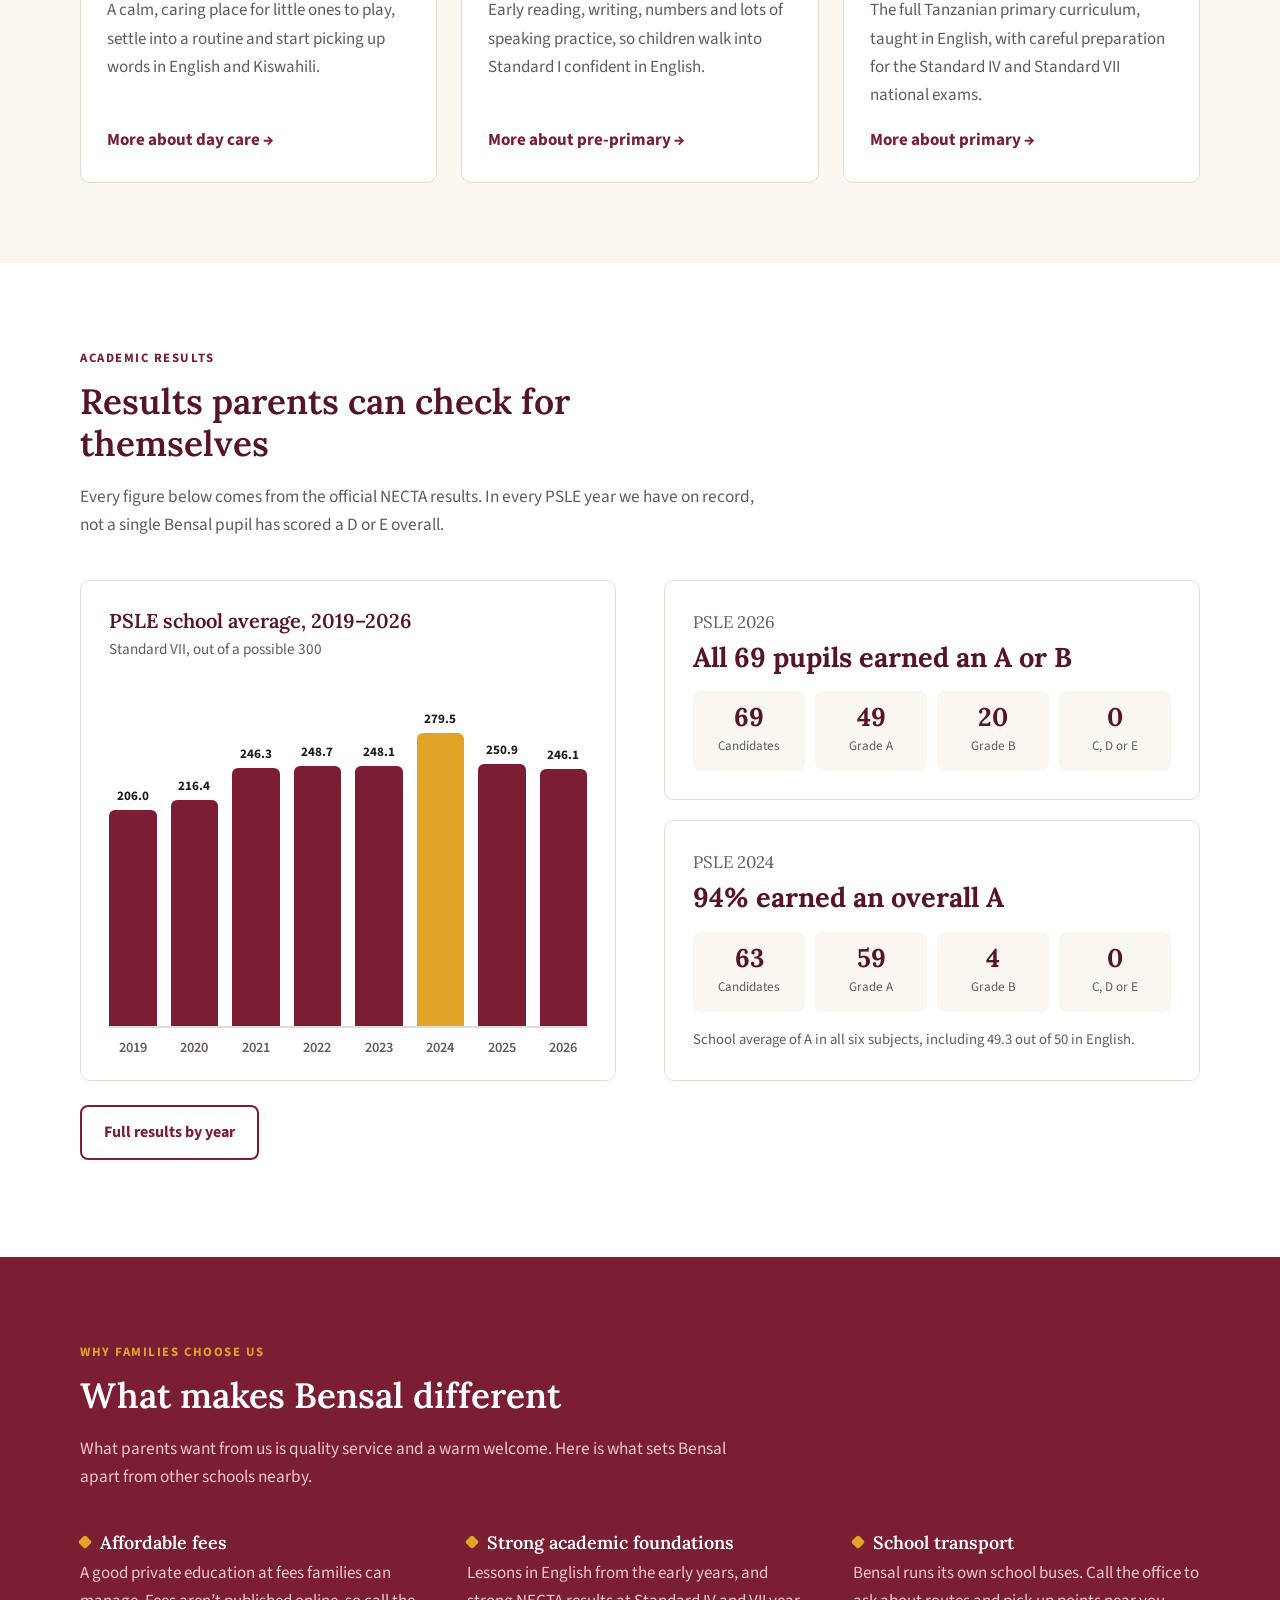
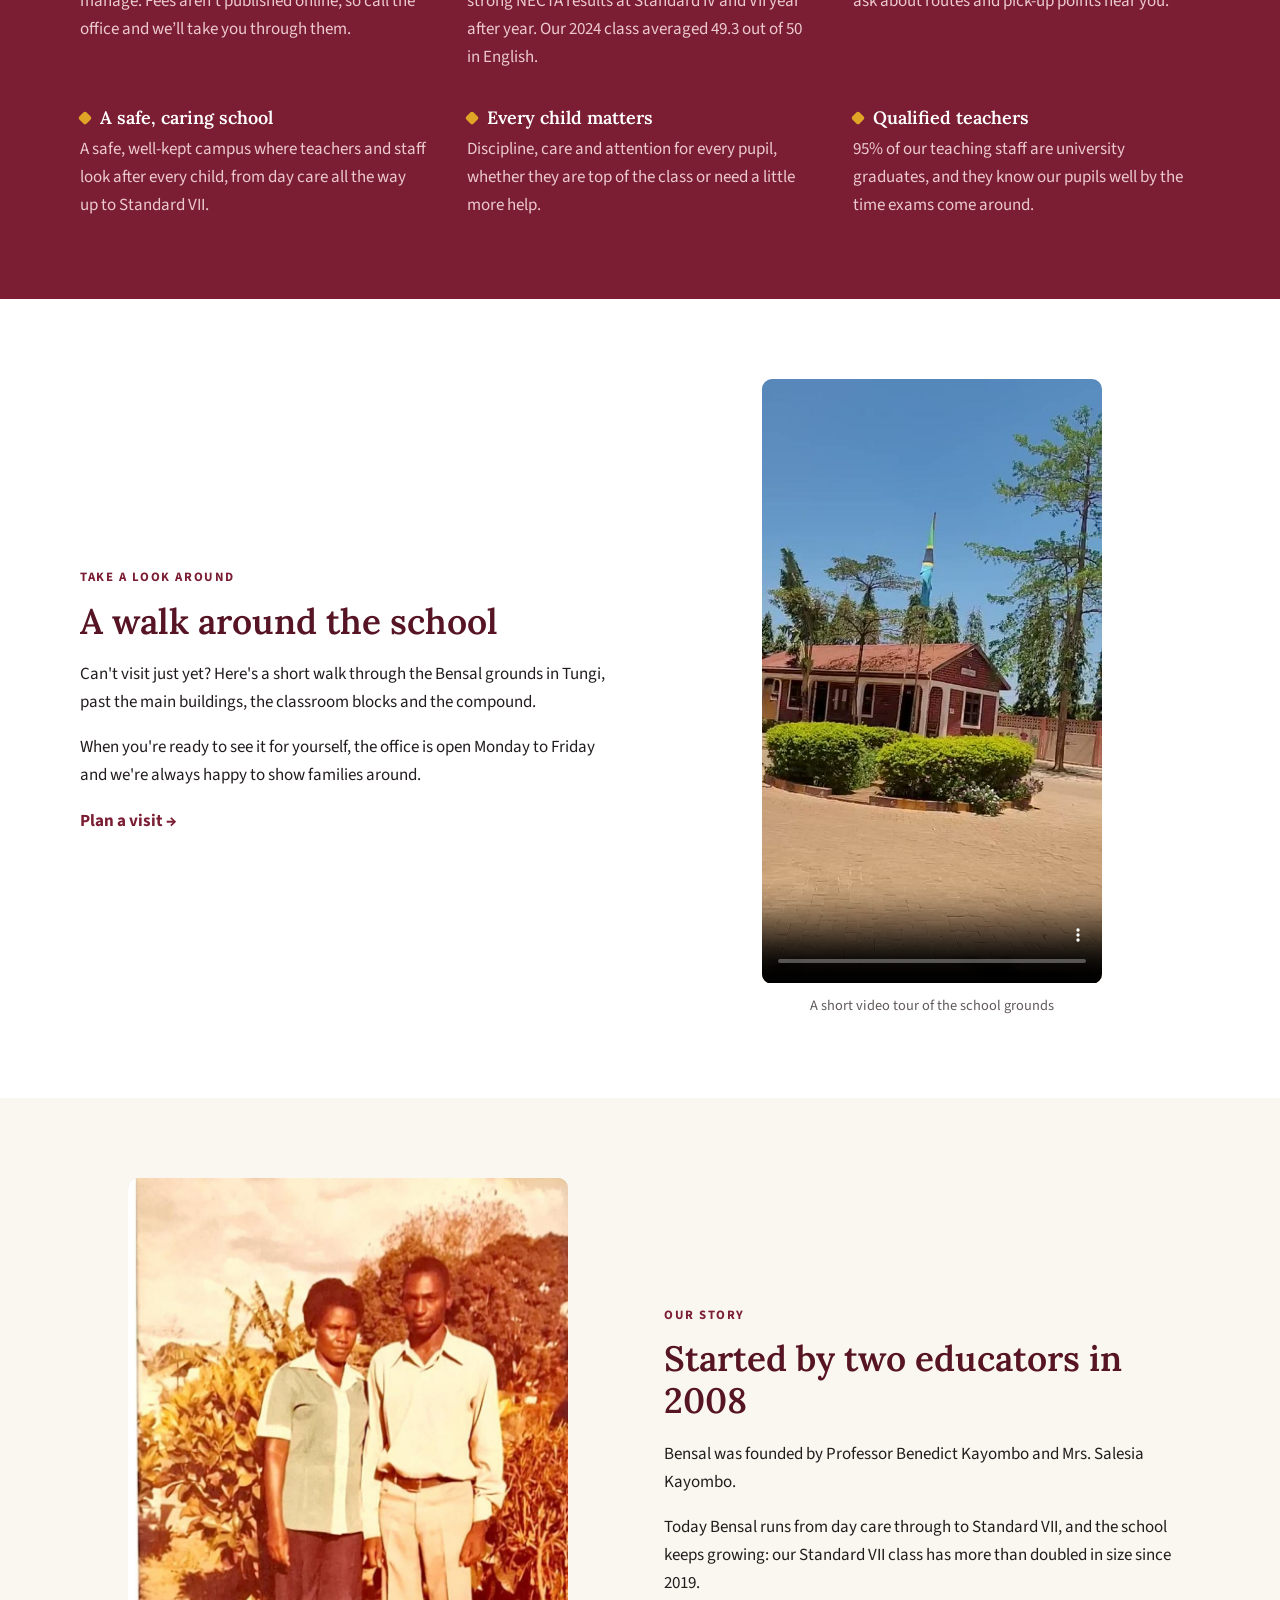
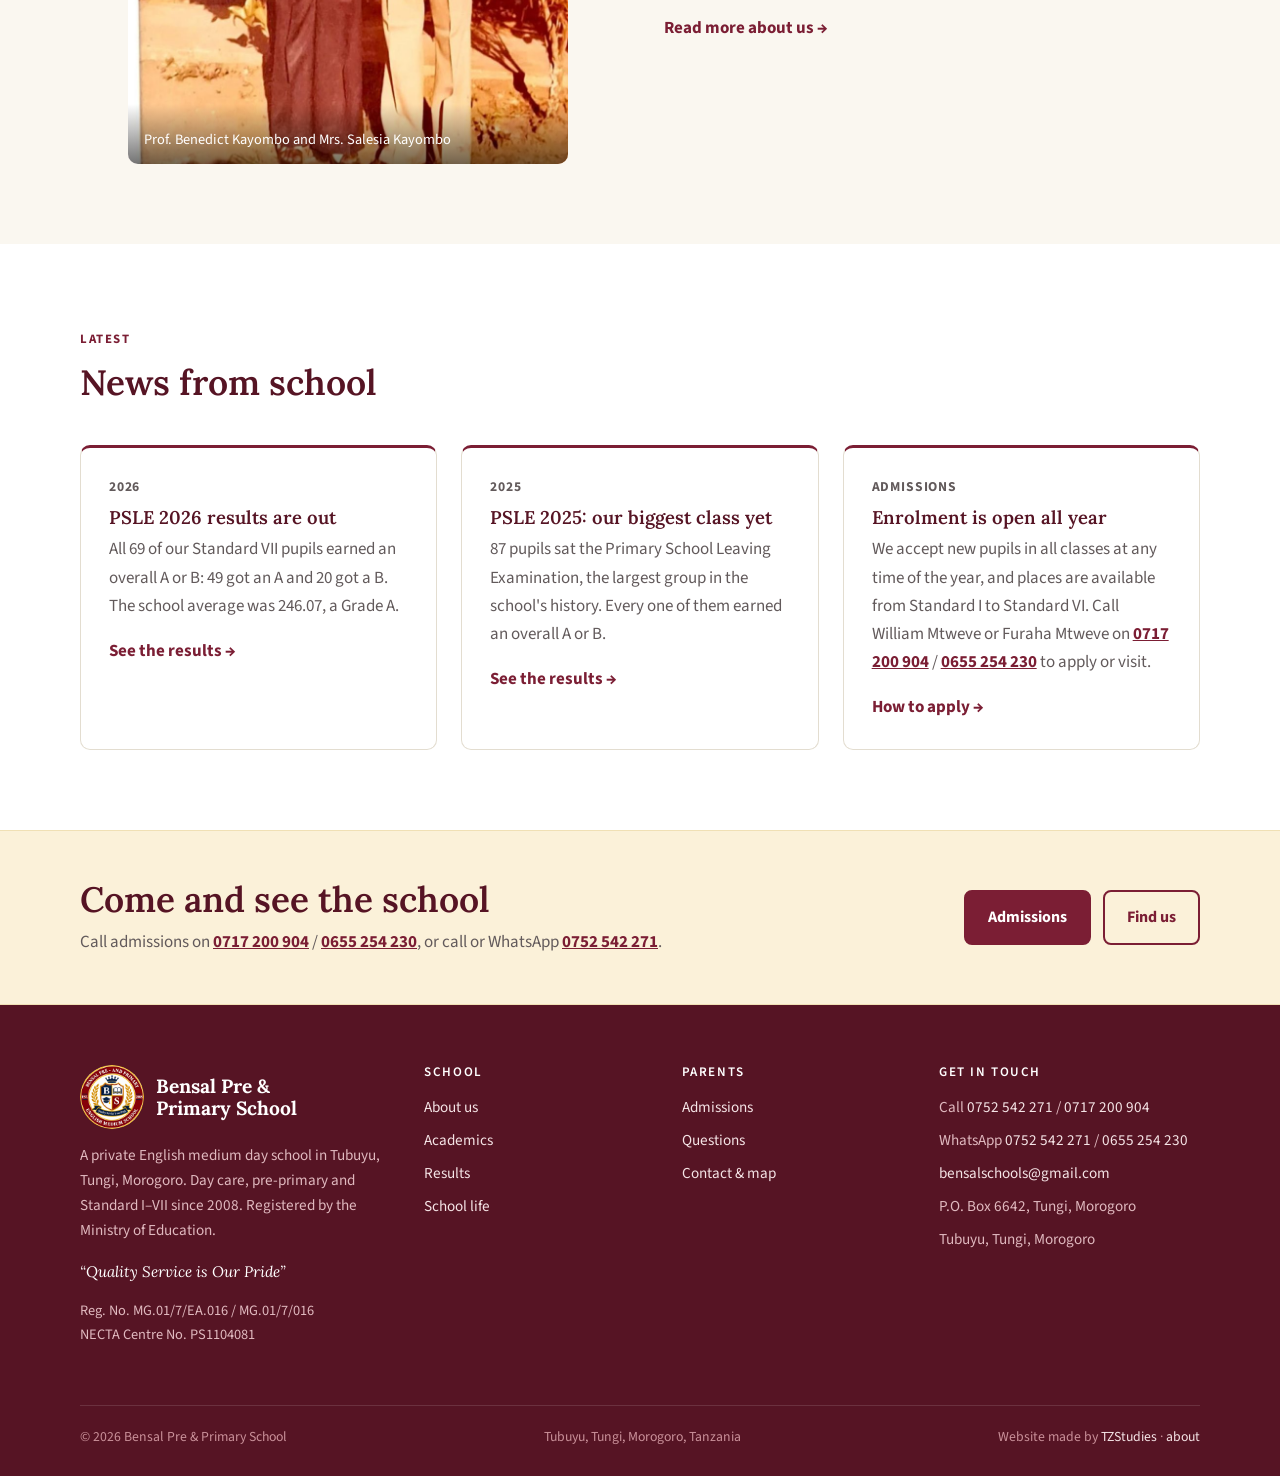
==== commit 2b596720: "Add PSLE 2026 results (69 candidates, 49 A, 20 B, average 246.07) Source: NECTA results page for cen" ====
--- a/index.html
+++ b/index.html
@@ -13,7 +13,7 @@
   <link rel="preconnect" href="https://fonts.googleapis.com">
   <link rel="preconnect" href="https://fonts.gstatic.com" crossorigin>
   <link href="https://fonts.googleapis.com/css2?family=Lora:wght@500;600;700&family=Source+Sans+3:wght@400;600;700&display=swap" rel="stylesheet">
-  <link rel="stylesheet" href="css/style.css?v=20261102c">
+  <link rel="stylesheet" href="css/style.css?v=20261103a">
 </head>
 <body>
 <a class="skip-link" href="#main">Skip to content</a>
@@ -106,7 +106,7 @@
       <div class="stat"><div class="num">2008</div><div class="label">The year Bensal opened its doors in Nanenane, Morogoro</div></div>
       <div class="stat"><div class="num">95<small>%</small></div><div class="label">of our teachers hold a university degree</div></div>
       <div class="stat"><div class="num">94<small>%</small></div><div class="label">of pupils earned an overall Grade A at PSLE 2024</div></div>
-      <div class="stat"><div class="num">0</div><div class="label">pupils below Grade B at PSLE 2024 or 2025</div></div>
+      <div class="stat"><div class="num">0</div><div class="label">pupils below Grade B at PSLE 2024, 2025 or 2026</div></div>
     </div>
   </section>
 
@@ -161,7 +161,7 @@
 
       <div class="grid-2" style="align-items: stretch;">
         <div class="chart">
-          <h3>PSLE school average, 2019&ndash;2025</h3>
+          <h3>PSLE school average, 2019&ndash;2026</h3>
           <p class="sub">Standard VII, out of a possible 300</p>
           <div class="bars">
             <div class="bar"><div class="bar-fill" data-h="68.7"><span class="bar-val">206.0</span></div></div>
@@ -171,18 +171,19 @@
             <div class="bar"><div class="bar-fill" data-h="82.7"><span class="bar-val">248.1</span></div></div>
             <div class="bar best"><div class="bar-fill" data-h="93.2"><span class="bar-val">279.5</span></div></div>
             <div class="bar"><div class="bar-fill" data-h="83.6"><span class="bar-val">250.9</span></div></div>
-          </div>
-          <div class="bar-labels"><span>2019</span><span>2020</span><span>2021</span><span>2022</span><span>2023</span><span>2024</span><span>2025</span></div>
+            <div class="bar"><div class="bar-fill" data-h="82.0"><span class="bar-val">246.1</span></div></div>
+          </div>
+          <div class="bar-labels"><span>2019</span><span>2020</span><span>2021</span><span>2022</span><span>2023</span><span>2024</span><span>2025</span><span>2026</span></div>
         </div>
 
         <div style="display: grid; gap: 20px;">
           <div class="result-card">
-            <div class="year">PSLE 2025</div>
-            <div class="headline">All 87 pupils earned an A or B</div>
+            <div class="year">PSLE 2026</div>
+            <div class="headline">All 69 pupils earned an A or B</div>
             <div class="result-row">
-              <div><b>87</b><span>Candidates</span></div>
-              <div><b>64</b><span>Grade A</span></div>
-              <div><b>23</b><span>Grade B</span></div>
+              <div><b>69</b><span>Candidates</span></div>
+              <div><b>49</b><span>Grade A</span></div>
+              <div><b>20</b><span>Grade B</span></div>
               <div><b>0</b><span>C, D or E</span></div>
             </div>
           </div>
@@ -286,8 +287,9 @@
       <div class="grid-3">
         <article class="card news-item">
           <div class="date">2026</div>
-          <h3>Standard VII national exam</h3>
-          <p>Our 2026 Standard VII pupils have sat their national exam, the PSLE. Results are coming soon, and we will post them here as soon as NECTA releases them.</p>
+          <h3>PSLE 2026 results are out</h3>
+          <p>All 69 of our Standard VII pupils earned an overall A or B: 49 got an A and 20 got a B. The school average was 246.07, a Grade A.</p>
+          <a class="card-link" href="results.html">See the results &rarr;</a>
         </article>
         <article class="card news-item">
           <div class="date">2025</div>
@@ -366,6 +368,6 @@
   </div>
 </footer>
 
-<script src="js/main.js?v=20261102c"></script>
+<script src="js/main.js?v=20261103a"></script>
 </body>
 </html>
--- a/css/style.css
+++ b/css/style.css
@@ -463,6 +463,14 @@
 .chart.in .bar-val { opacity: 1; }
 .bar-labels { display: flex; gap: 14px; margin-top: 8px; }
 .bar-labels span { flex: 1; text-align: center; font-size: .9rem; font-weight: 600; color: var(--muted); }
+/* eight years of bars must still fit a phone screen */
+@media (max-width: 480px) {
+  .chart { padding: 22px 16px 16px; }
+  .bars, .bar-labels { gap: 6px; }
+  .bar, .bar-labels span { min-width: 0; }
+  .bar-val { font-size: .68rem; }
+  .bar-labels span { font-size: .75rem; }
+}
 
 /* Stacked grade bars */
 .stack-list { display: grid; gap: 12px; }
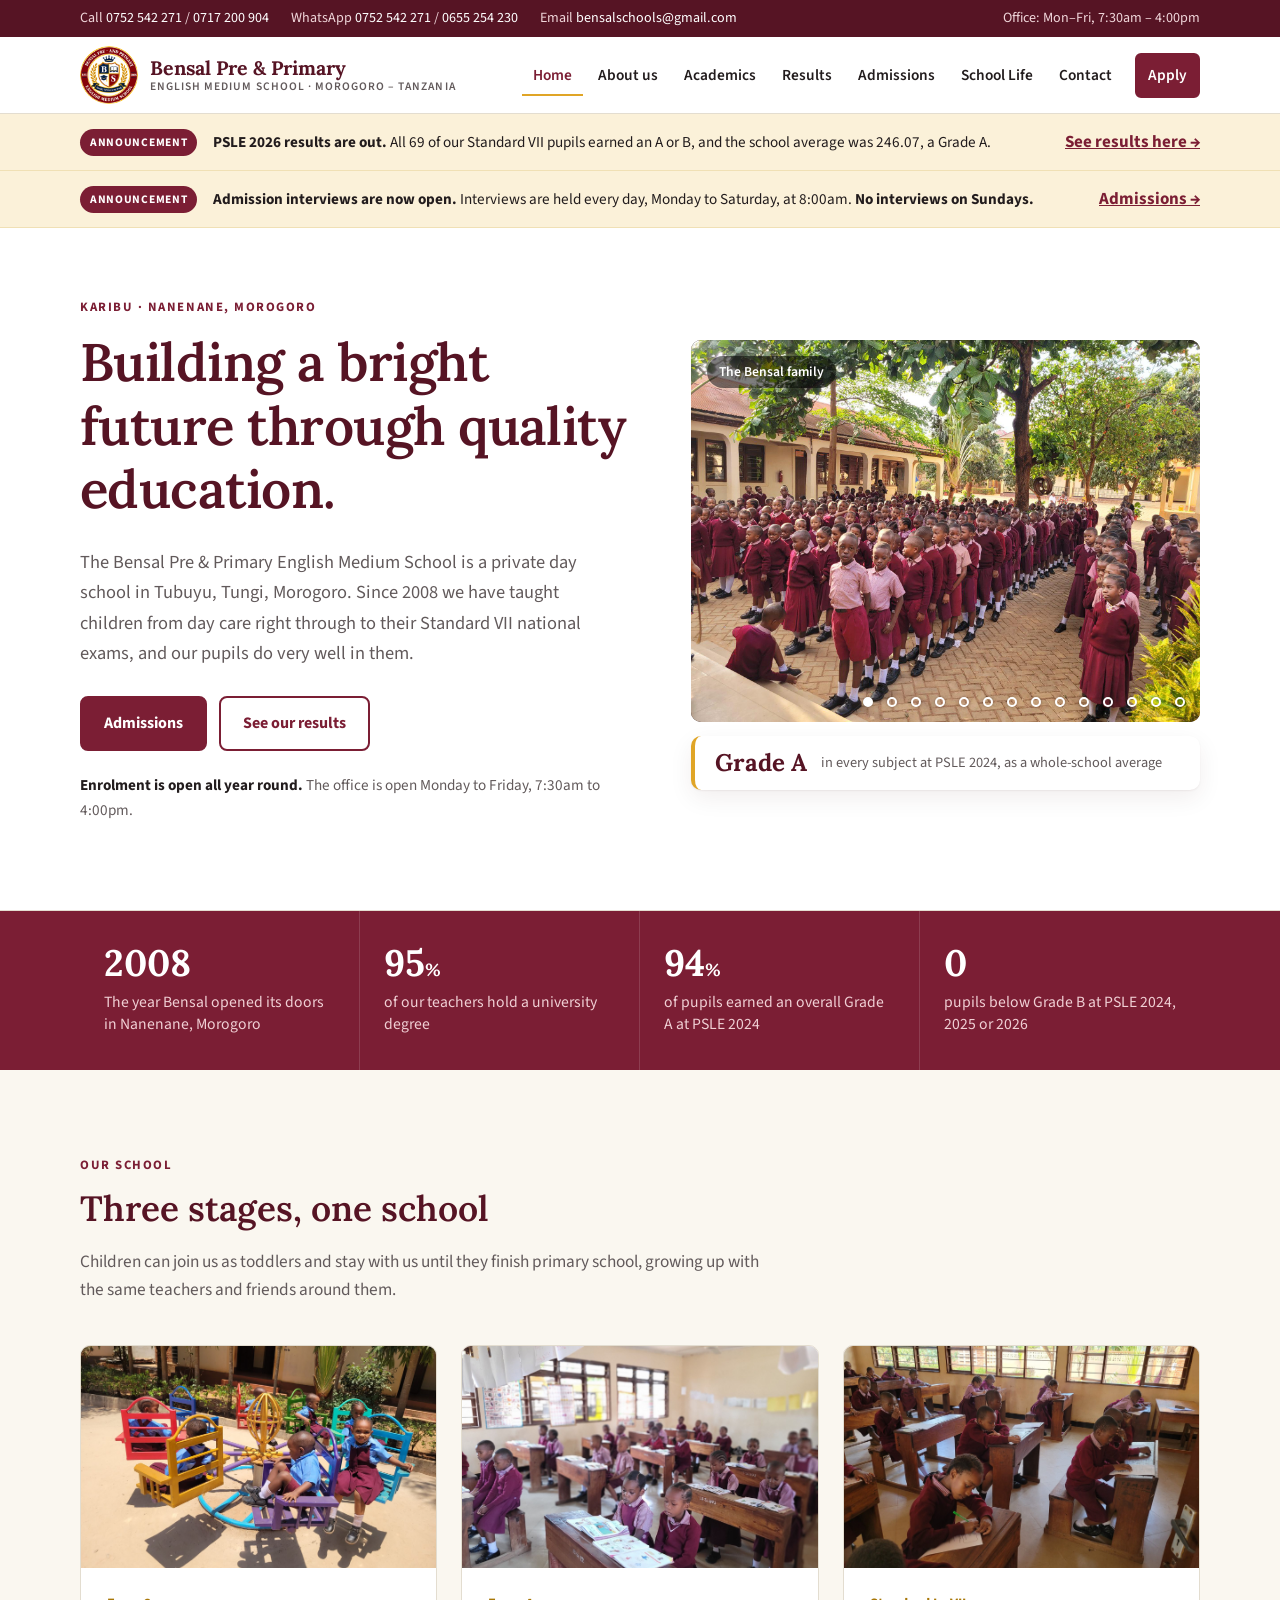
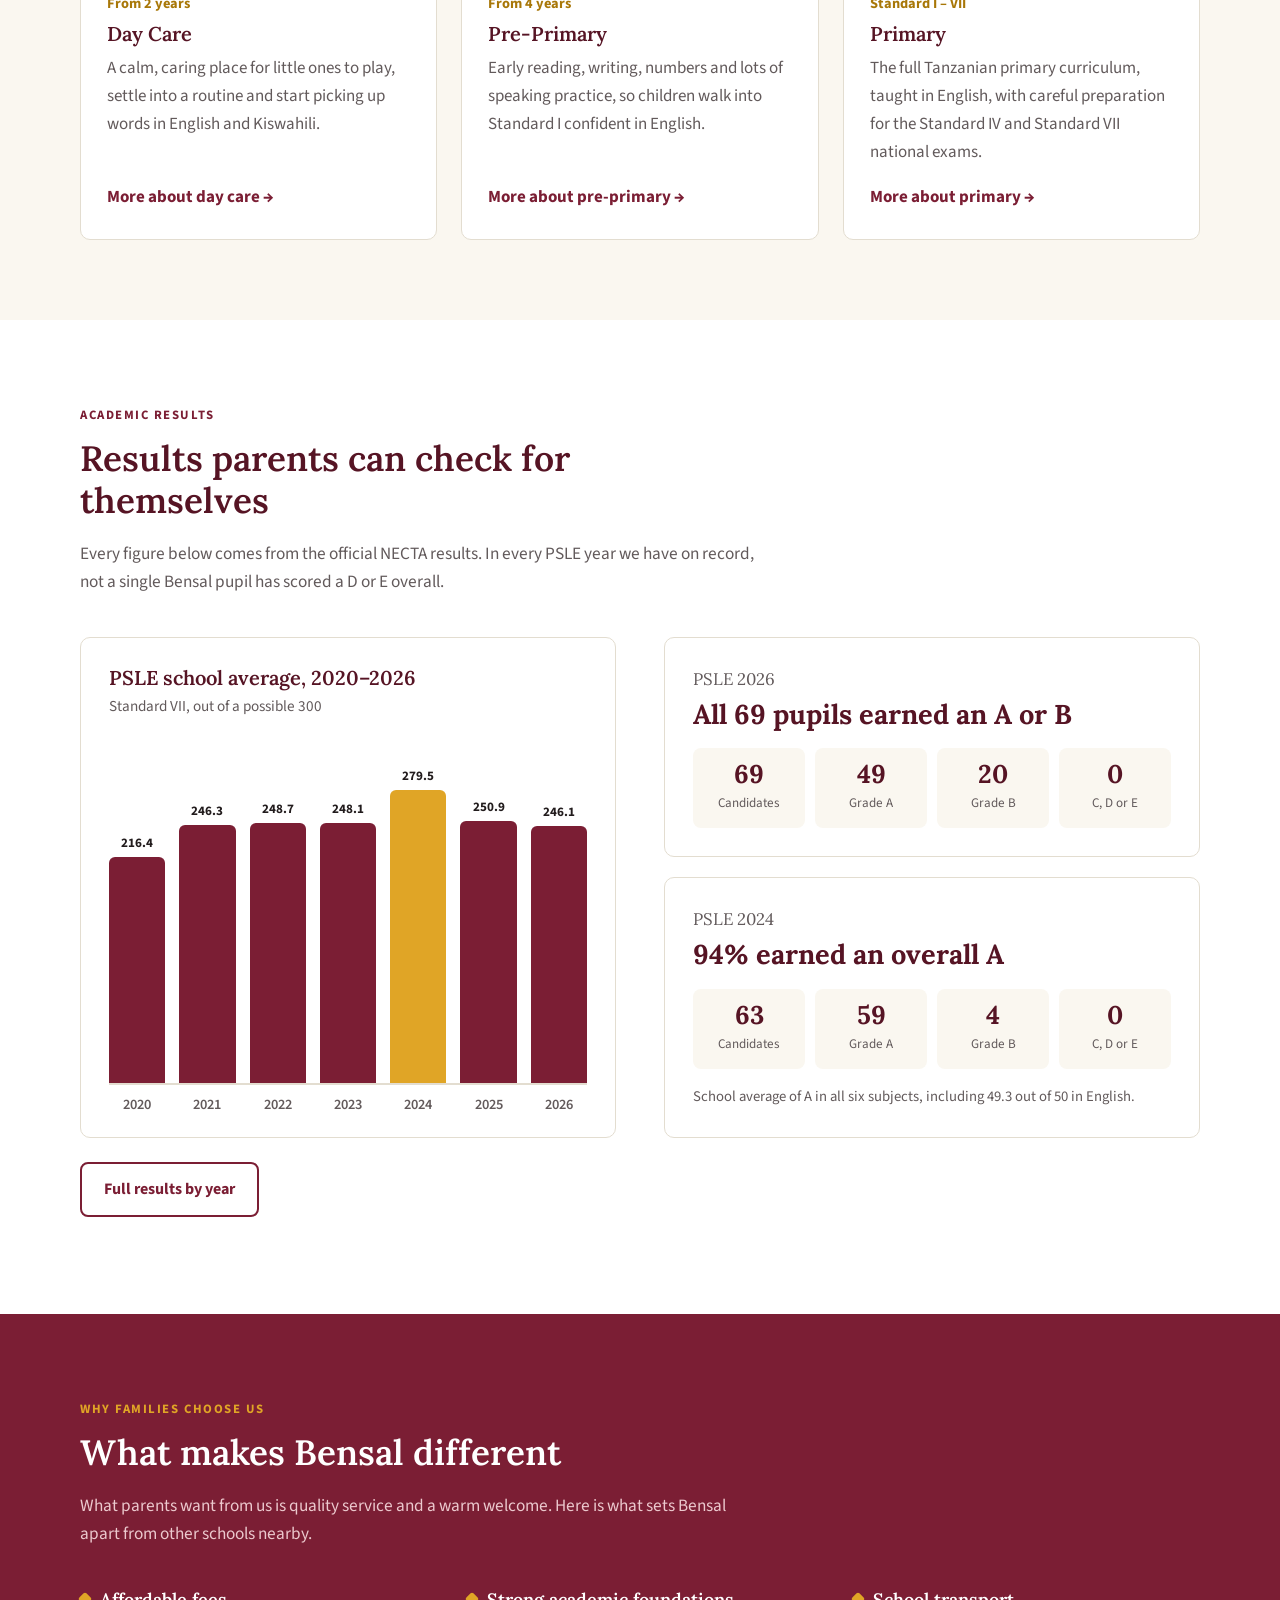
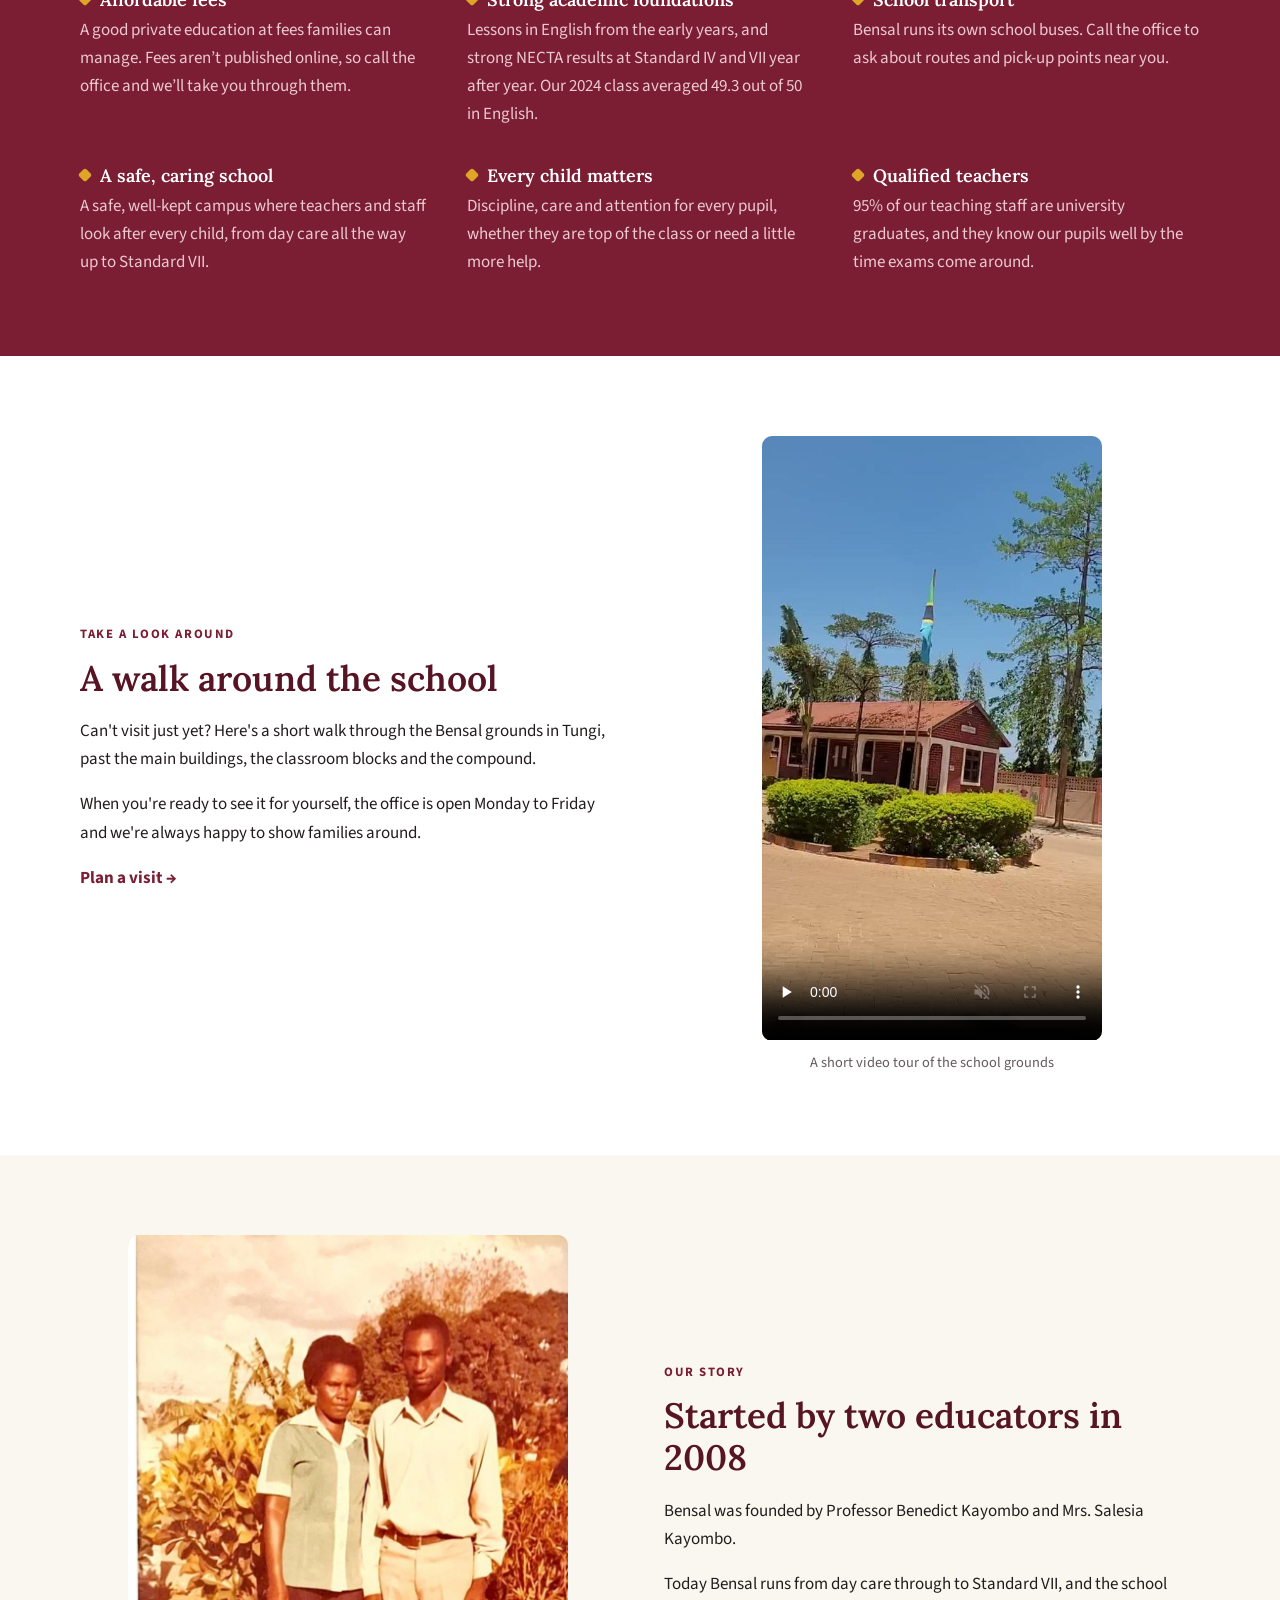
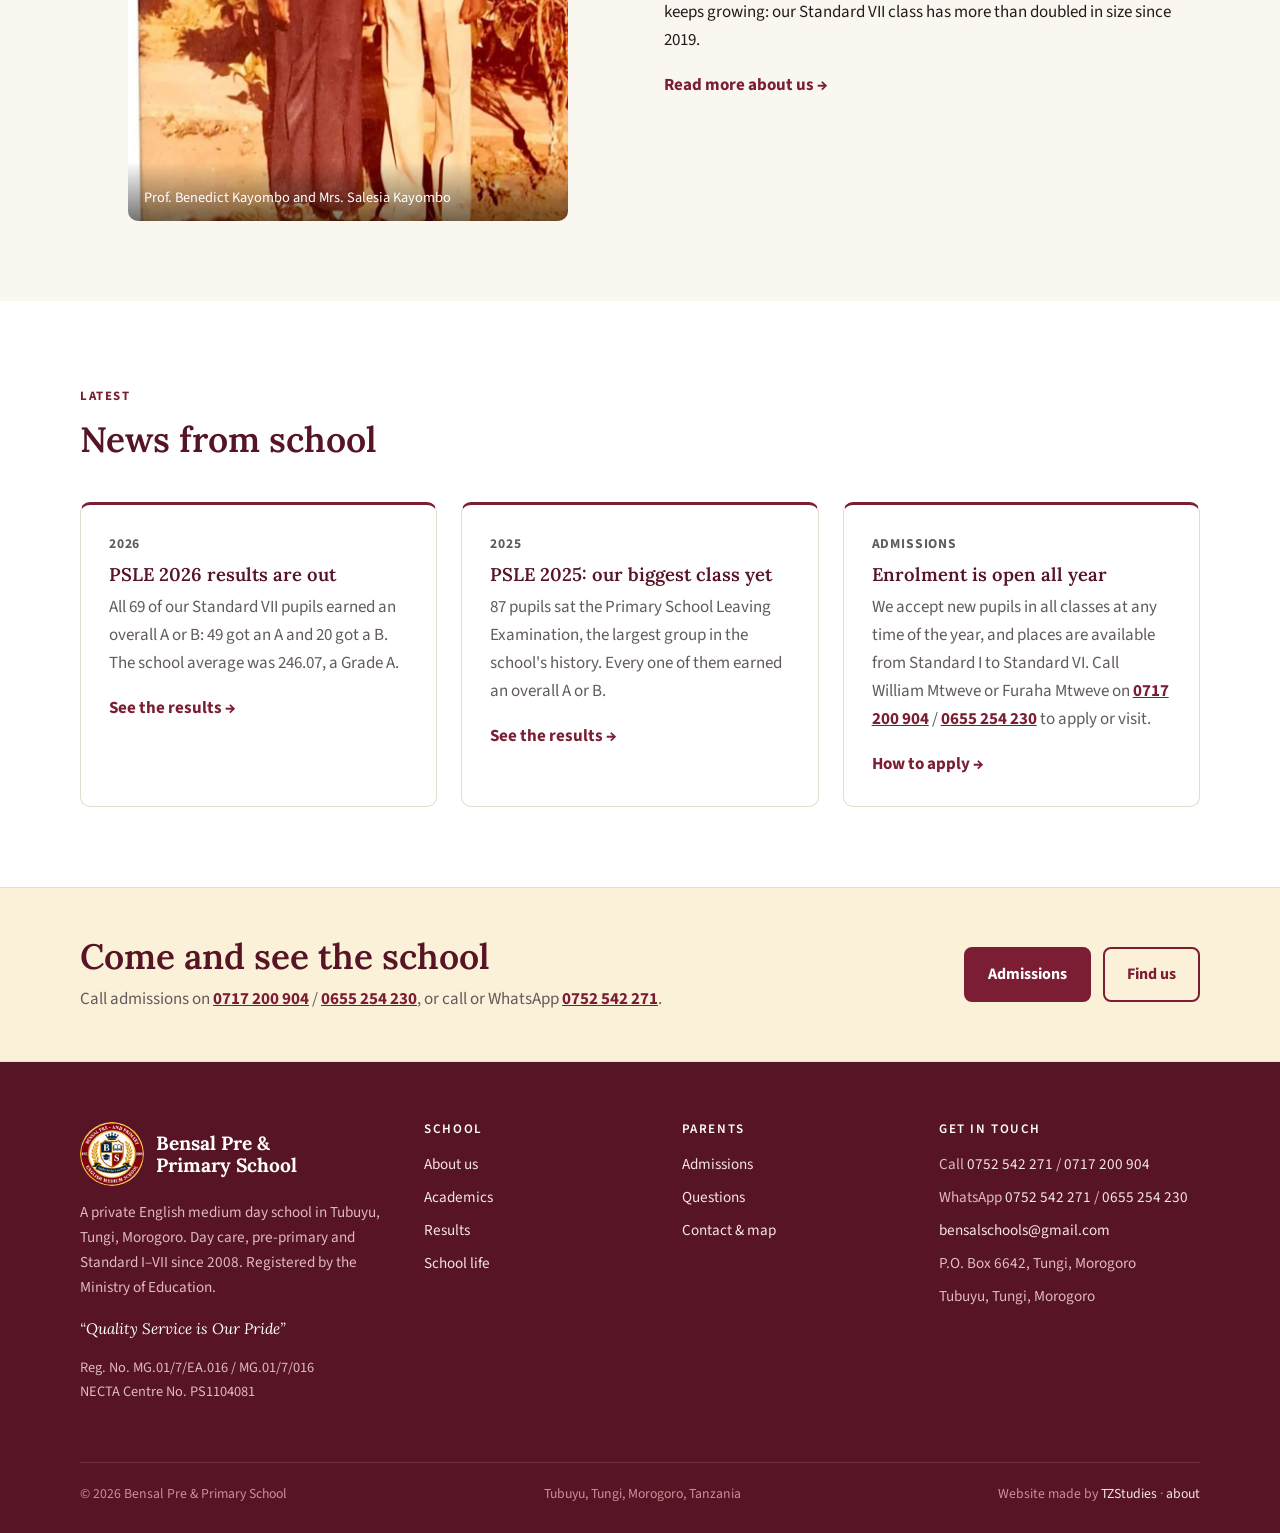
==== commit d272ec48: "Add PSLE 2026 results announcement on Home; remove 2019 results Co-Authored-By: Claude Opus 5.5 <nor" ====
--- a/index.html
+++ b/index.html
@@ -57,6 +57,14 @@
   <aside class="notice" aria-label="Announcement">
     <div class="container notice-inner">
       <span class="notice-tag">Announcement</span>
+      <p><strong>PSLE 2026 results are out.</strong> All 69 of our Standard VII pupils earned an A or B, and the school average was 246.07, a Grade A.</p>
+      <a class="notice-link" href="https://matokeo.necta.go.tz/results/2026/psle/results/shl_ps1104081.htm" target="_blank" rel="noopener">See results here &rarr;</a>
+    </div>
+  </aside>
+
+  <aside class="notice" aria-label="Announcement">
+    <div class="container notice-inner">
+      <span class="notice-tag">Announcement</span>
       <p><strong>Admission interviews are now open.</strong> <span data-until="2026-11-14">Interviews are on Saturday 7 and Saturday 14 November at 8:00am. From Monday 16 November, interviews</span><span data-from="2026-11-15" hidden>Interviews</span> are held every day, Monday to Saturday, at 8:00am. <strong>No interviews on Sundays.</strong></p>
       <a class="notice-link" href="admissions.html">Admissions &rarr;</a>
     </div>
@@ -161,10 +169,9 @@
 
       <div class="grid-2" style="align-items: stretch;">
         <div class="chart">
-          <h3>PSLE school average, 2019&ndash;2026</h3>
+          <h3>PSLE school average, 2020&ndash;2026</h3>
           <p class="sub">Standard VII, out of a possible 300</p>
           <div class="bars">
-            <div class="bar"><div class="bar-fill" data-h="68.7"><span class="bar-val">206.0</span></div></div>
             <div class="bar"><div class="bar-fill" data-h="72.1"><span class="bar-val">216.4</span></div></div>
             <div class="bar"><div class="bar-fill" data-h="82.1"><span class="bar-val">246.3</span></div></div>
             <div class="bar"><div class="bar-fill" data-h="82.9"><span class="bar-val">248.7</span></div></div>
@@ -173,7 +180,7 @@
             <div class="bar"><div class="bar-fill" data-h="83.6"><span class="bar-val">250.9</span></div></div>
             <div class="bar"><div class="bar-fill" data-h="82.0"><span class="bar-val">246.1</span></div></div>
           </div>
-          <div class="bar-labels"><span>2019</span><span>2020</span><span>2021</span><span>2022</span><span>2023</span><span>2024</span><span>2025</span><span>2026</span></div>
+          <div class="bar-labels"><span>2020</span><span>2021</span><span>2022</span><span>2023</span><span>2024</span><span>2025</span><span>2026</span></div>
         </div>
 
         <div style="display: grid; gap: 20px;">
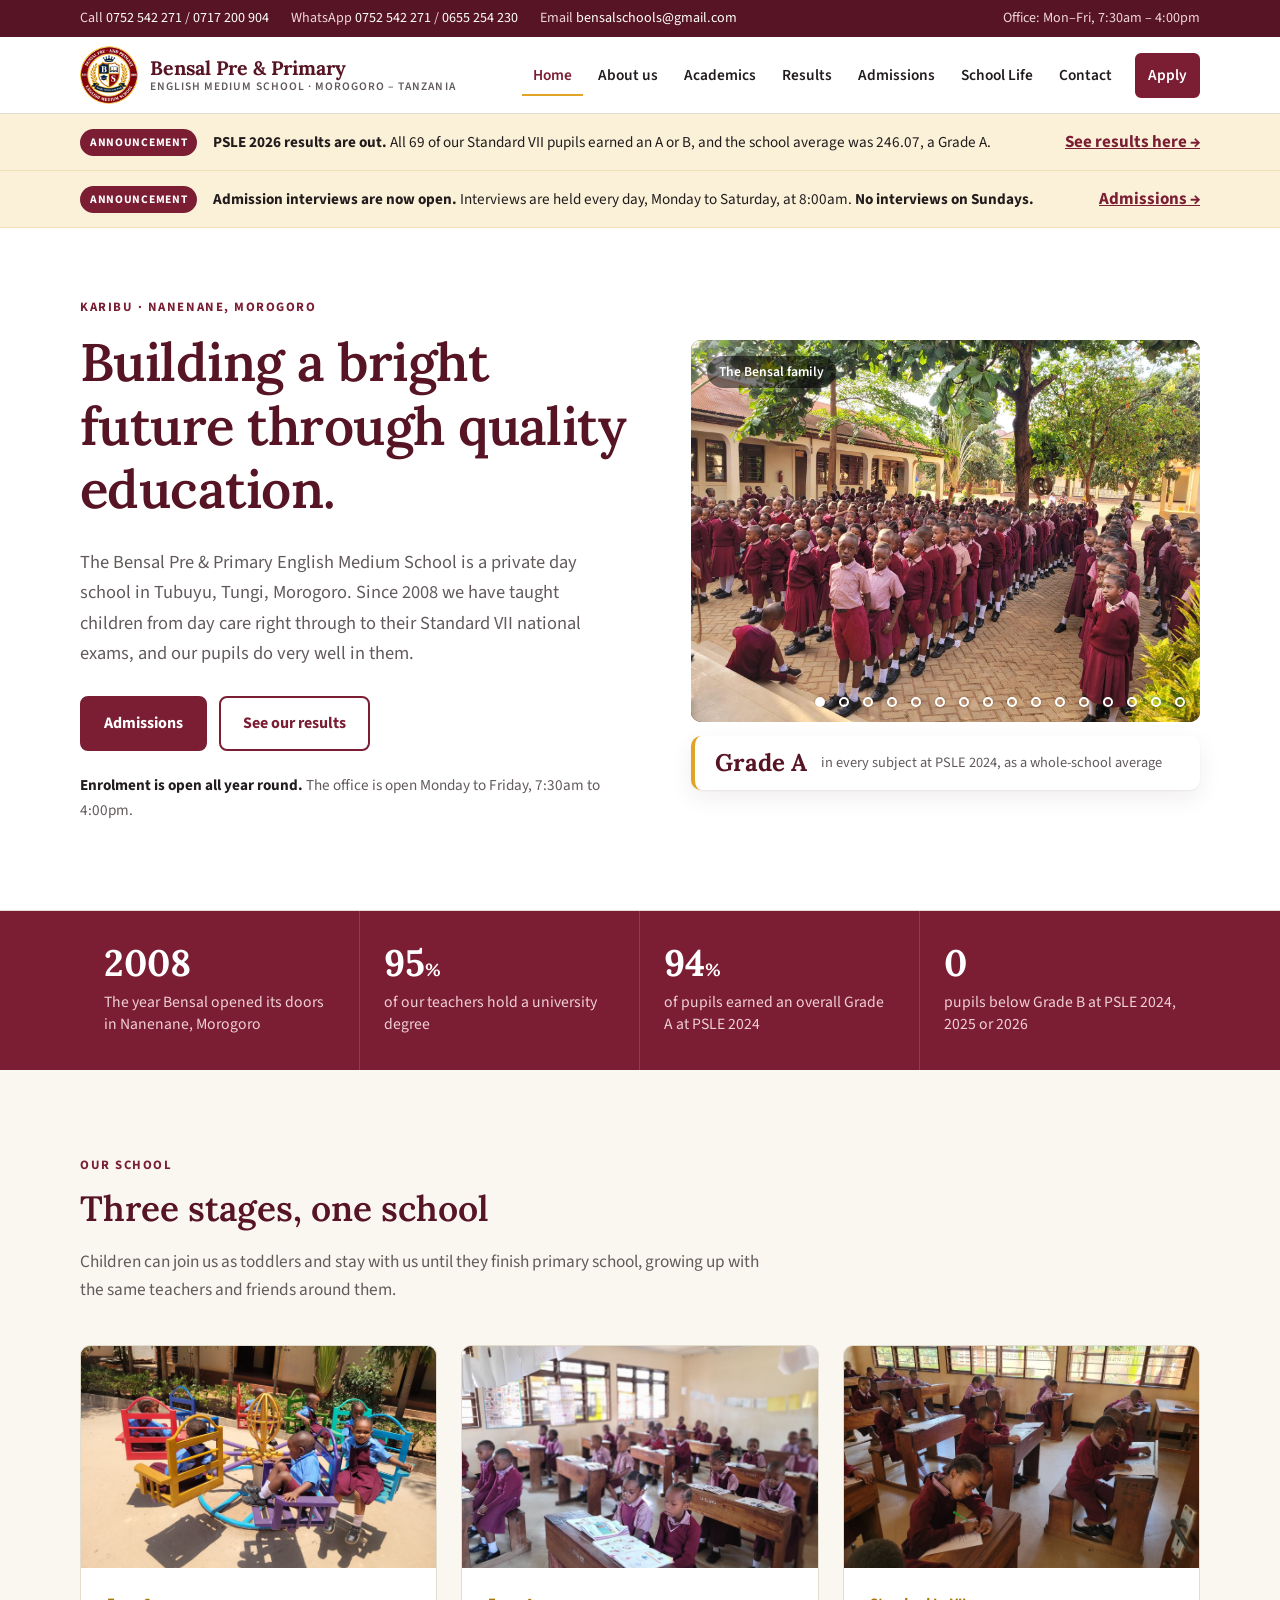
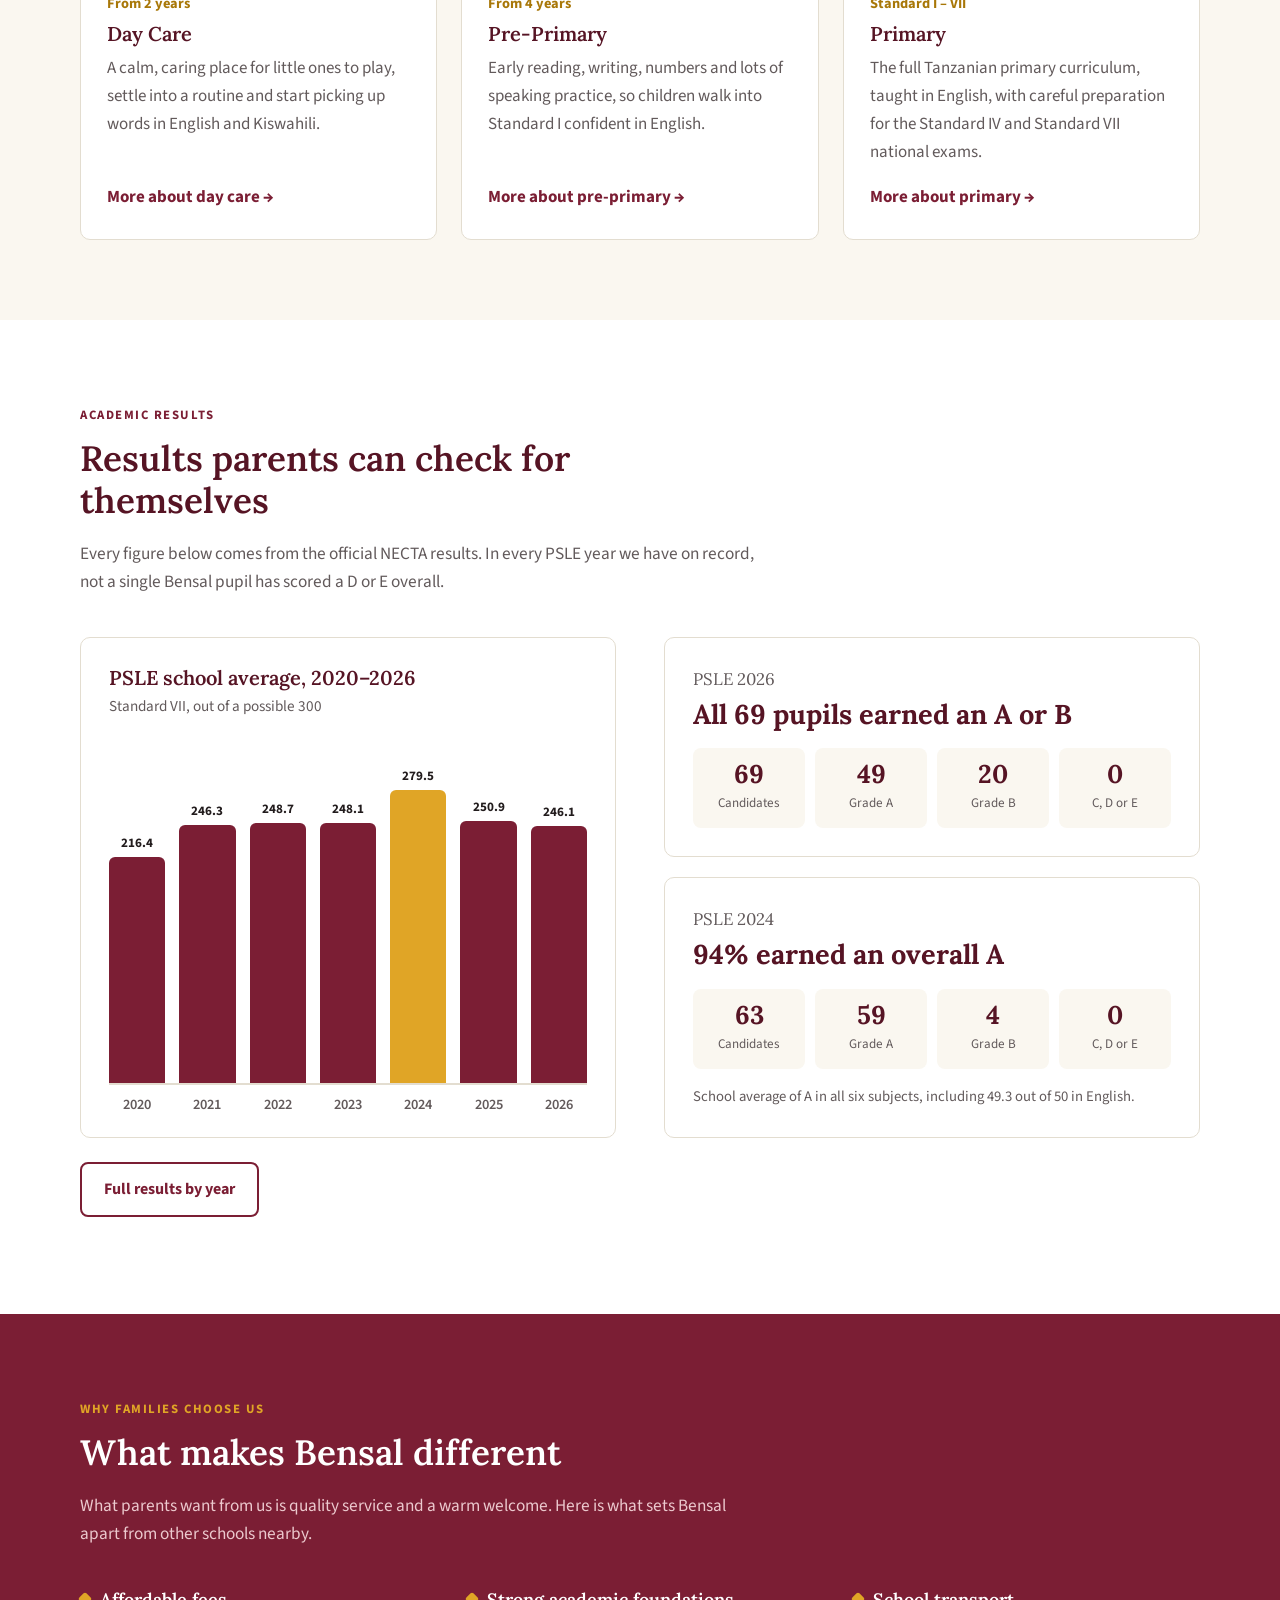
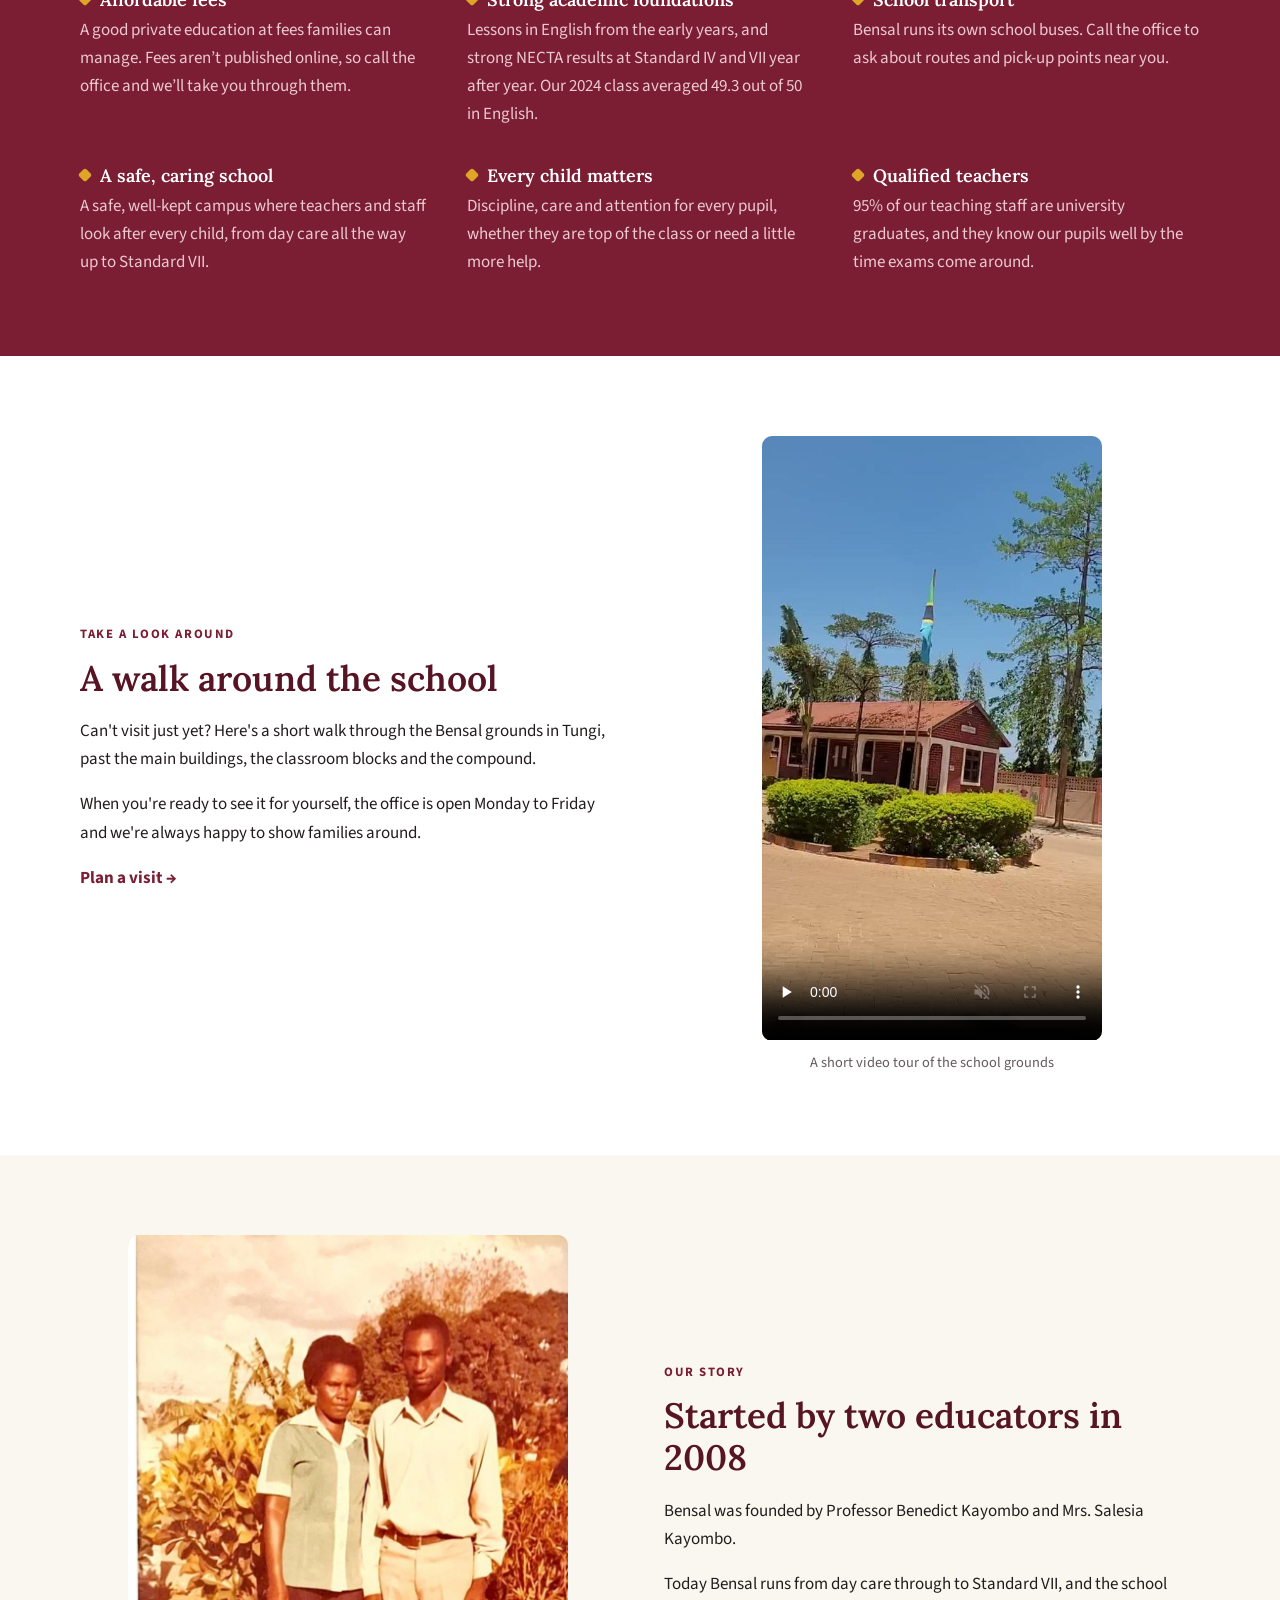
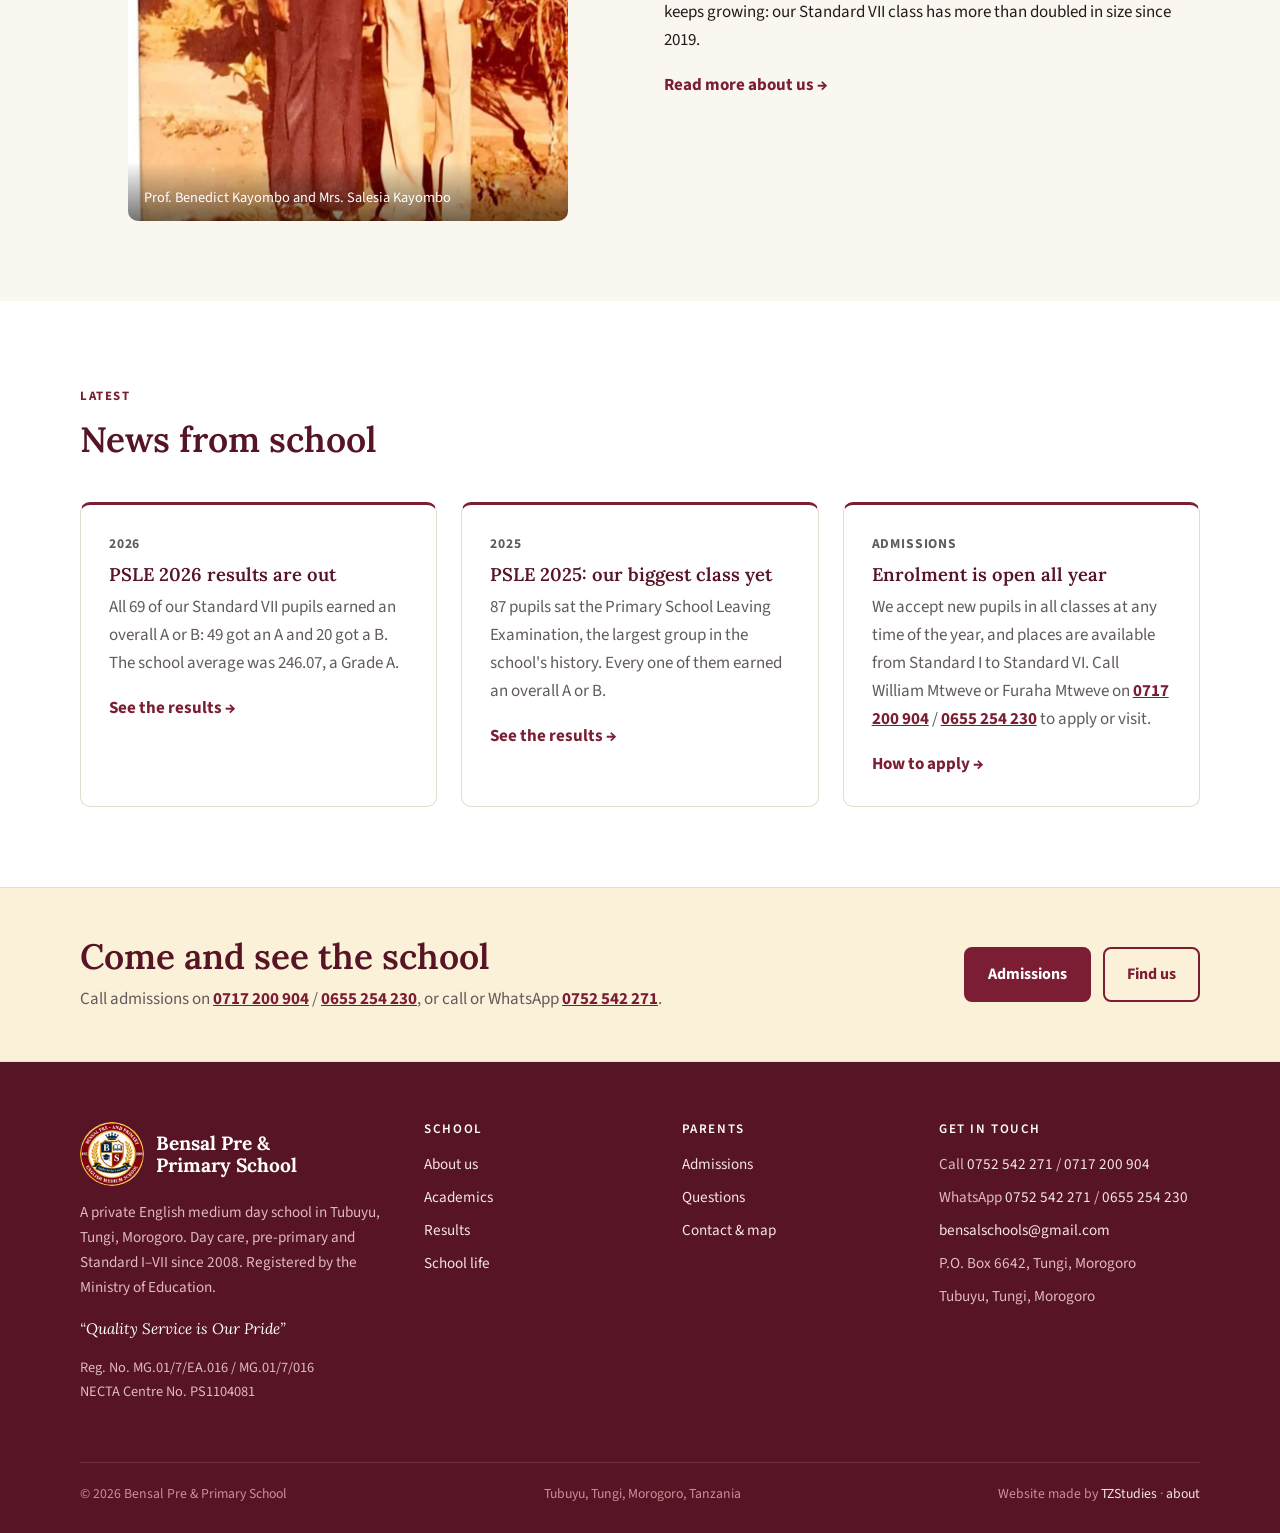
==== commit c7b7c3be: "Add cafeteria photos to home and school life" ====
--- a/index.html
+++ b/index.html
@@ -87,6 +87,8 @@
         <div class="slideshow" data-interval="5000" aria-label="Photos of Bensal school">
           <figure class="slide is-active"><img src="images/photos/assembly.jpg" alt="Bensal pupils in burgundy uniform lined up together in the school compound"><figcaption>The Bensal family</figcaption></figure>
           <figure class="slide"><img src="images/photos/school-building.jpg" alt="The main two-storey Bensal school building and its paved compound" loading="lazy"><figcaption>Our school in Tubuyu, Tungi</figcaption></figure>
+          <figure class="slide"><img src="images/photos/cafeteria.jpeg" alt="Staff serving food to pupils in the school cafeteria" loading="lazy"><figcaption>Mealtime at Bensal</figcaption></figure>
+          <figure class="slide"><img src="images/photos/kids eating.jpeg" alt="Pupils eating together at tables in the school cafeteria" loading="lazy"><figcaption>Eating together in the cafeteria</figcaption></figure>
           <figure class="slide"><img src="images/photos/computer-lab-1.jpg" alt="Pupils in uniform working at a row of computers along the windows of the computer lab" loading="lazy"><figcaption>Our computer lab</figcaption></figure>
           <figure class="slide"><img src="images/photos/exam-time.jpg" alt="Pupils writing at their desks during a test" loading="lazy"><figcaption>Exam time</figcaption></figure>
           <figure class="slide"><img src="images/photos/library-choosing.jpg" alt="A young pupil reaching up to choose a book from the school bookshelves" loading="lazy"><figcaption>Choosing a book</figcaption></figure>
--- a/css/style.css
+++ b/css/style.css
@@ -652,6 +652,9 @@
 .gallery .photo img { height: auto; display: block; }
 .gallery .photo.span-all { column-span: all; }
 @media (max-width: 560px) { .gallery { columns: 2; column-gap: 10px; } .gallery .photo { margin-bottom: 10px; } }
+.meal-gallery { columns: 2 280px; column-gap: 16px; }
+.meal-gallery .photo { margin-bottom: 16px; }
+@media (max-width: 560px) { .meal-gallery { columns: 1; } }
 
 /* ---------- Organisation chart (About page) ---------- */
 .org { --org-line: #c9a9ab; text-align: center; }
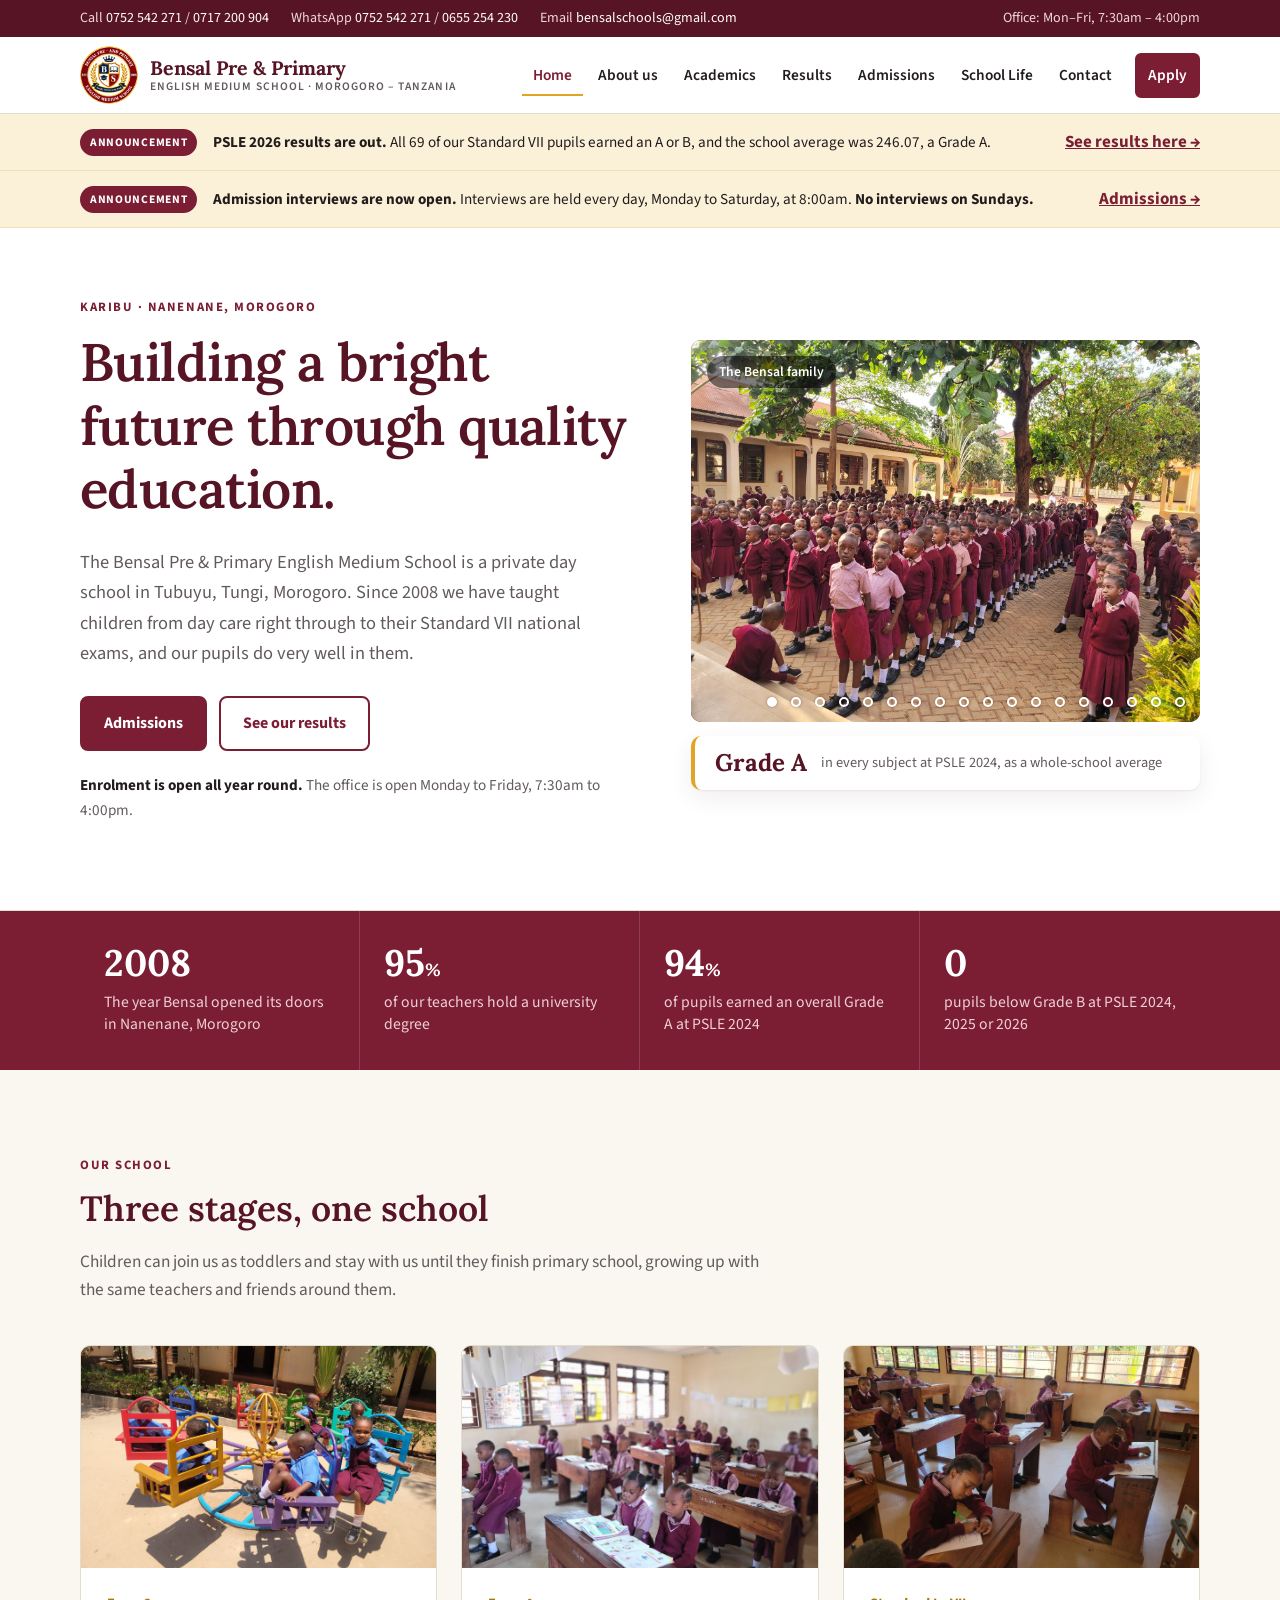
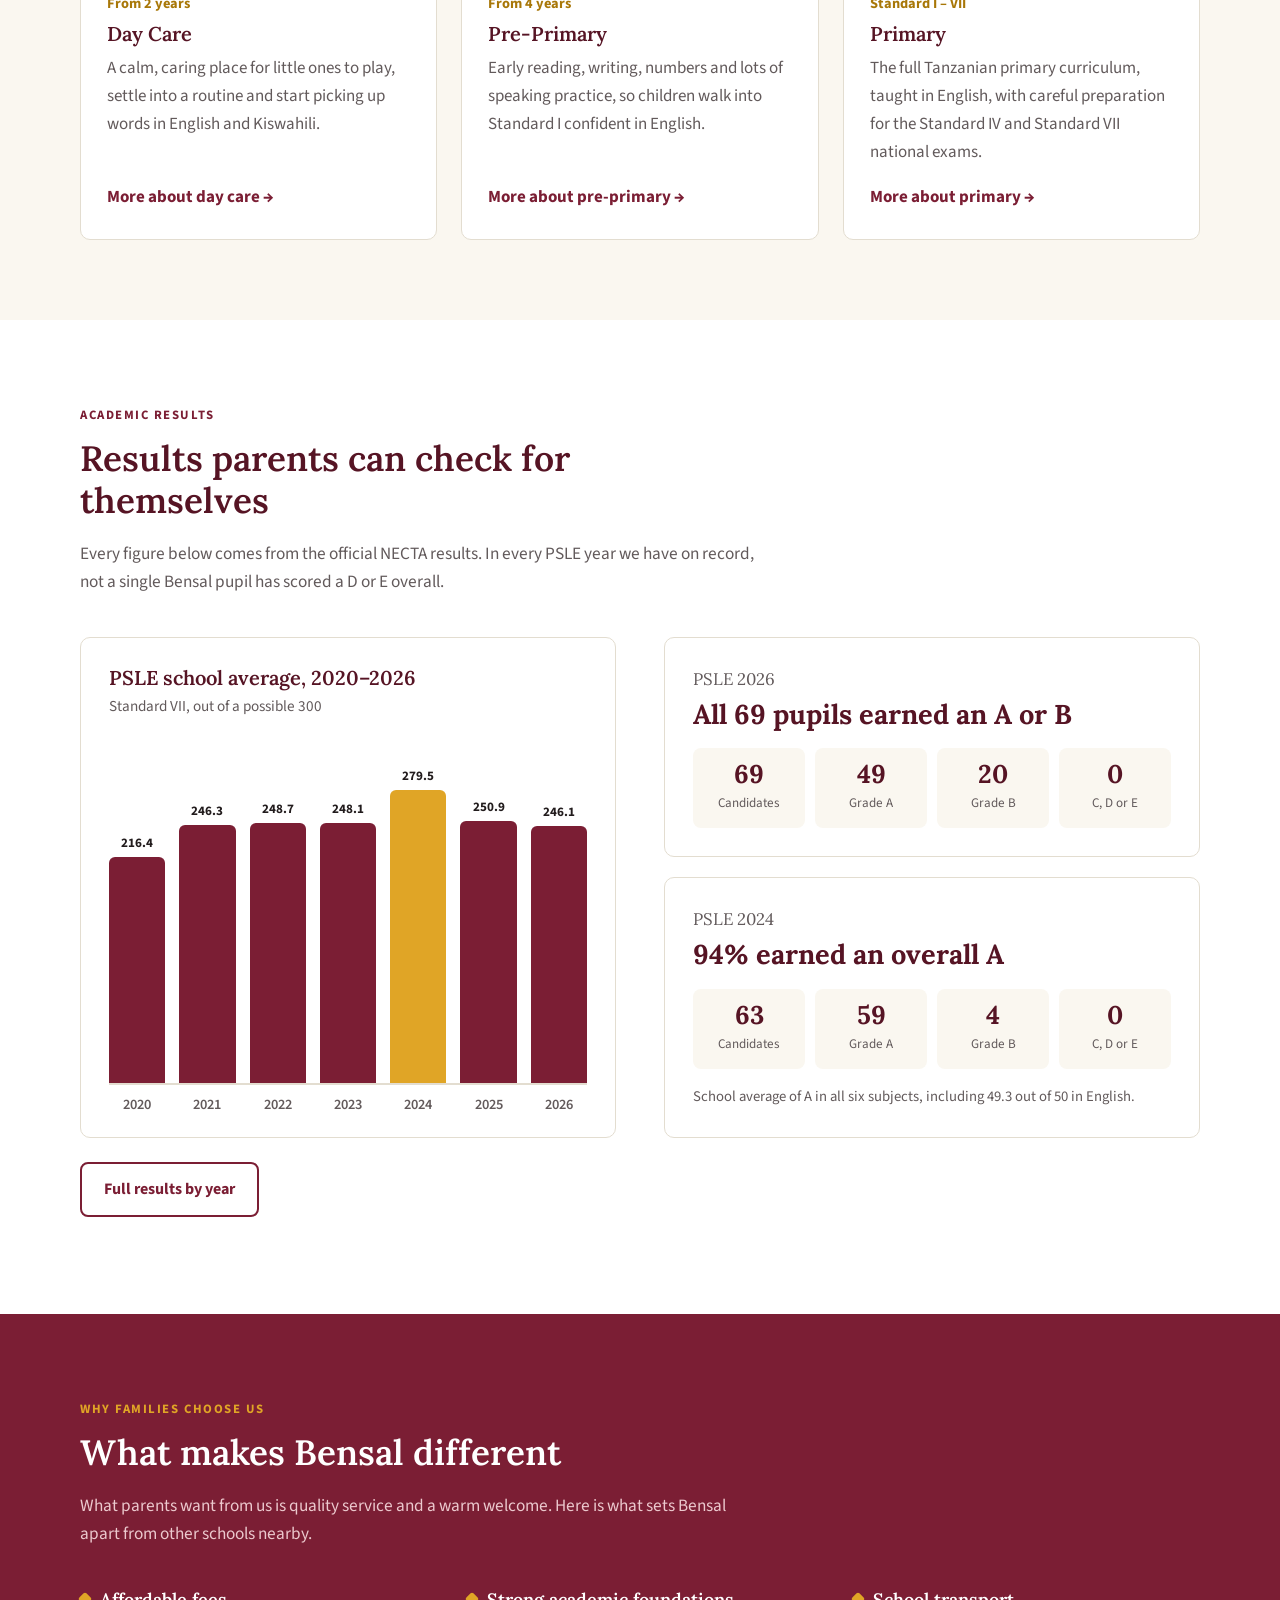
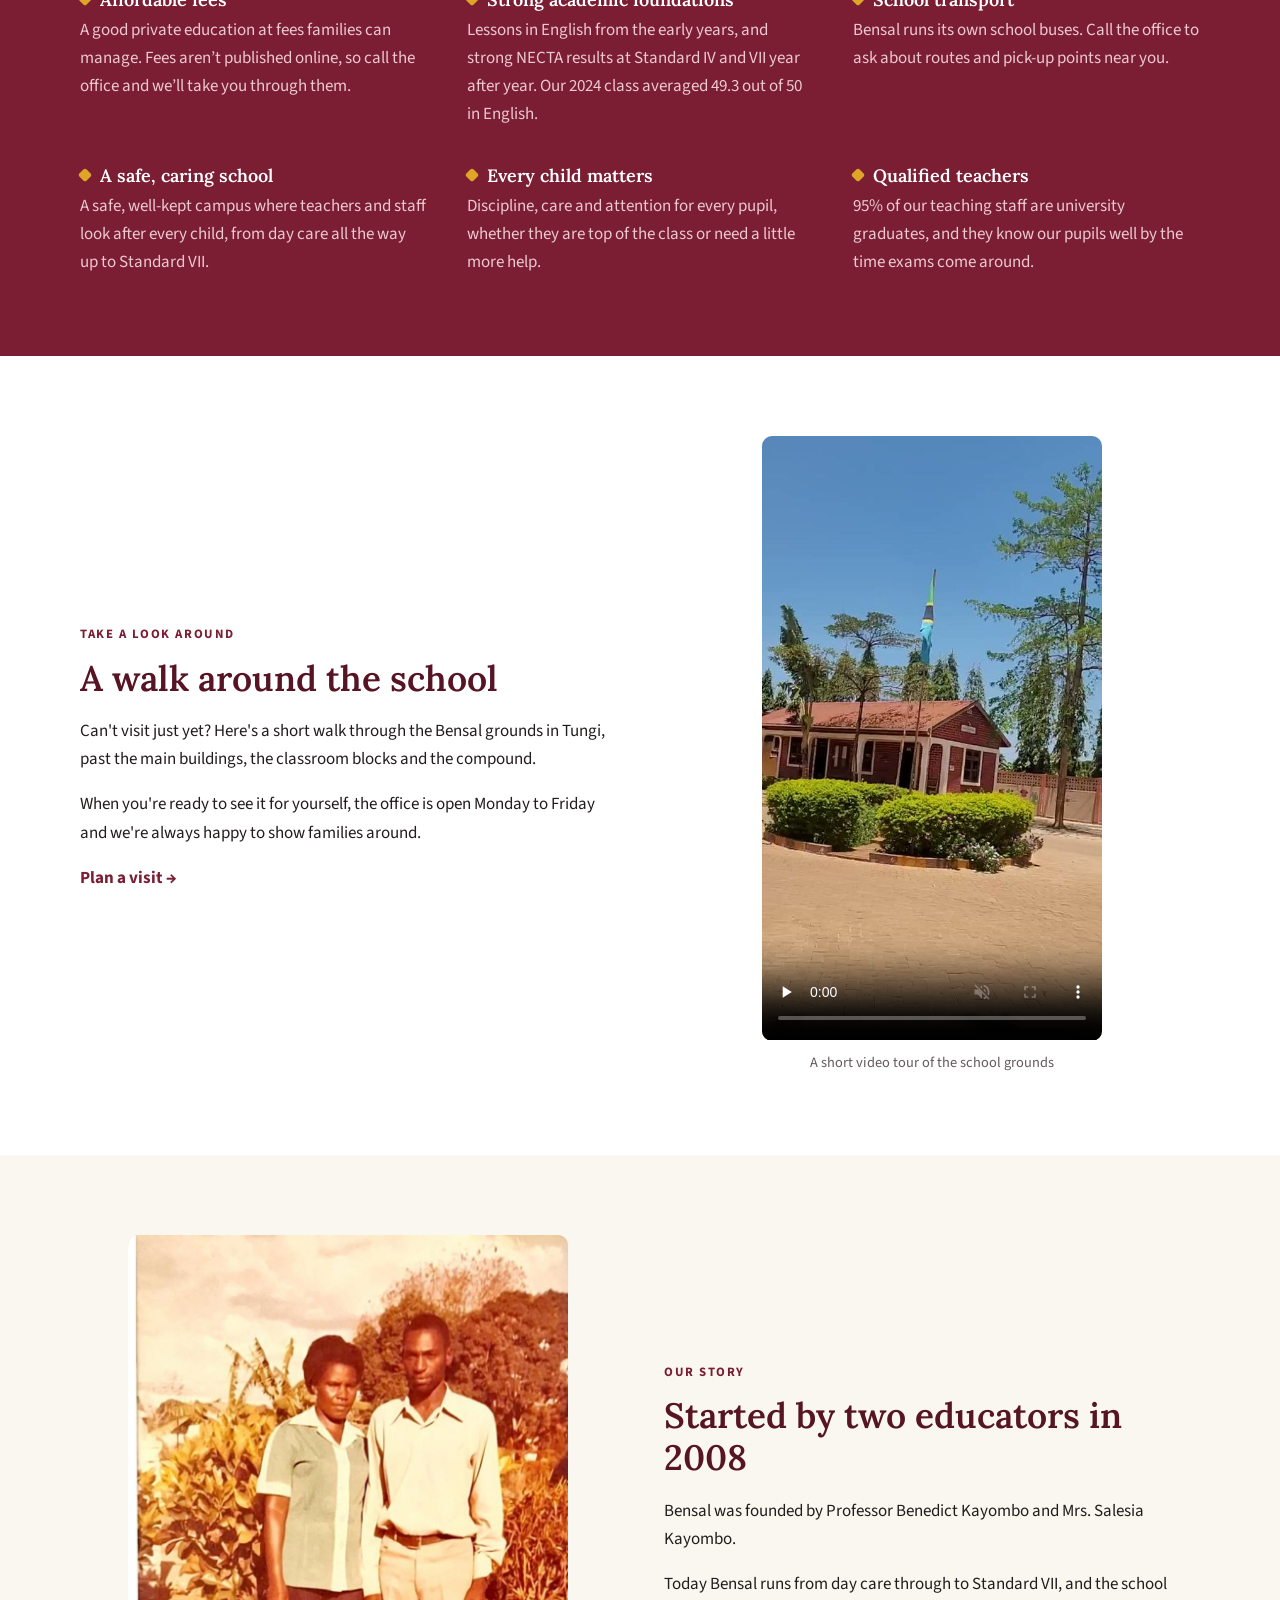
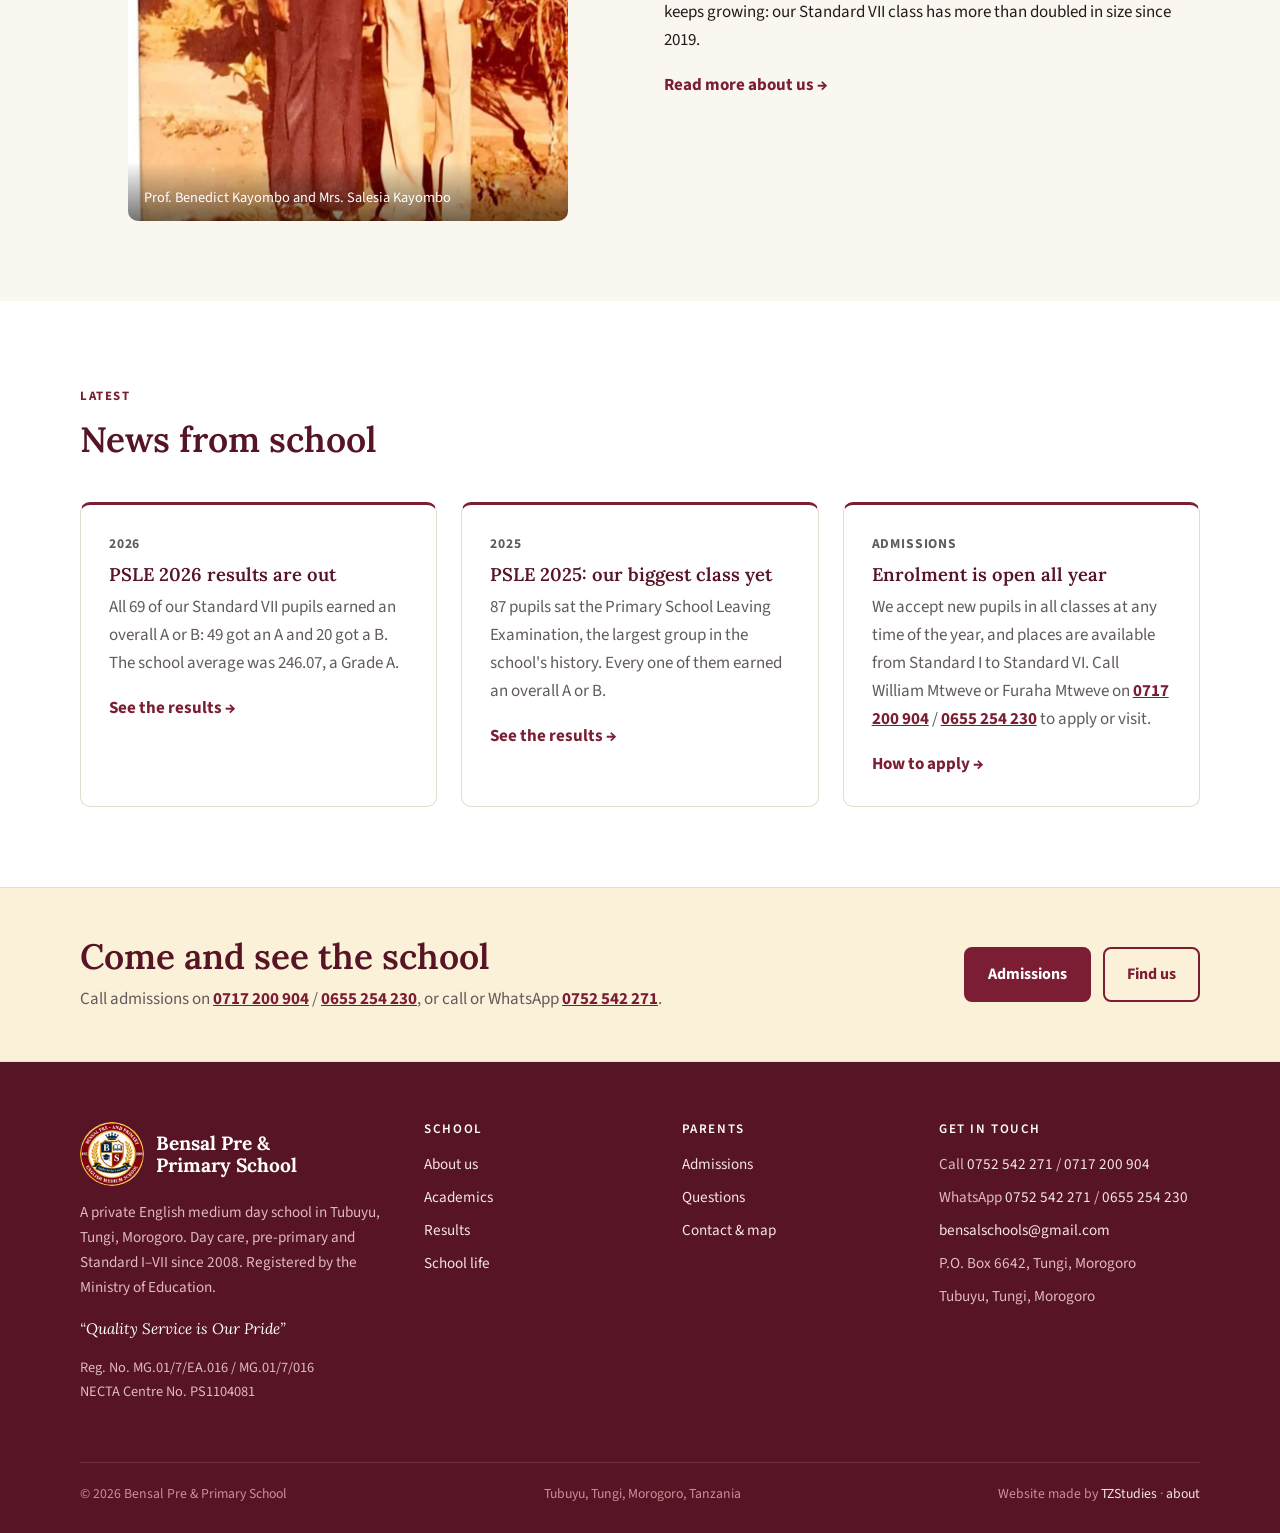
==== commit 9e42f1ad: "Add 2026 Standard VII graduation photos" ====
--- a/index.html
+++ b/index.html
@@ -86,6 +86,8 @@
       <div class="hero-media">
         <div class="slideshow" data-interval="5000" aria-label="Photos of Bensal school">
           <figure class="slide is-active"><img src="images/photos/assembly.jpg" alt="Bensal pupils in burgundy uniform lined up together in the school compound"><figcaption>The Bensal family</figcaption></figure>
+          <figure class="slide"><img src="images/photos/graduation std seven 2026.jpeg" alt="Standard VII graduates in blue suits standing together in the school compound" loading="lazy"><figcaption>Our 2026 Standard VII graduates</figcaption></figure>
+          <figure class="slide"><img src="images/photos/graduation std seven 2026 2.jpeg" alt="Standard VII graduates in blue and white uniforms posing together in front of the school building" loading="lazy"><figcaption>Celebrating Standard VII</figcaption></figure>
           <figure class="slide"><img src="images/photos/school-building.jpg" alt="The main two-storey Bensal school building and its paved compound" loading="lazy"><figcaption>Our school in Tubuyu, Tungi</figcaption></figure>
           <figure class="slide"><img src="images/photos/cafeteria.jpeg" alt="Staff serving food to pupils in the school cafeteria" loading="lazy"><figcaption>Mealtime at Bensal</figcaption></figure>
           <figure class="slide"><img src="images/photos/kids eating.jpeg" alt="Pupils eating together at tables in the school cafeteria" loading="lazy"><figcaption>Eating together in the cafeteria</figcaption></figure>
--- a/css/style.css
+++ b/css/style.css
@@ -652,9 +652,9 @@
 .gallery .photo img { height: auto; display: block; }
 .gallery .photo.span-all { column-span: all; }
 @media (max-width: 560px) { .gallery { columns: 2; column-gap: 10px; } .gallery .photo { margin-bottom: 10px; } }
-.meal-gallery { columns: 2 280px; column-gap: 16px; }
-.meal-gallery .photo { margin-bottom: 16px; }
-@media (max-width: 560px) { .meal-gallery { columns: 1; } }
+.photo-story-gallery { columns: 2 280px; column-gap: 16px; }
+.photo-story-gallery .photo { margin-bottom: 16px; }
+@media (max-width: 560px) { .photo-story-gallery { columns: 1; } }
 
 /* ---------- Organisation chart (About page) ---------- */
 .org { --org-line: #c9a9ab; text-align: center; }
